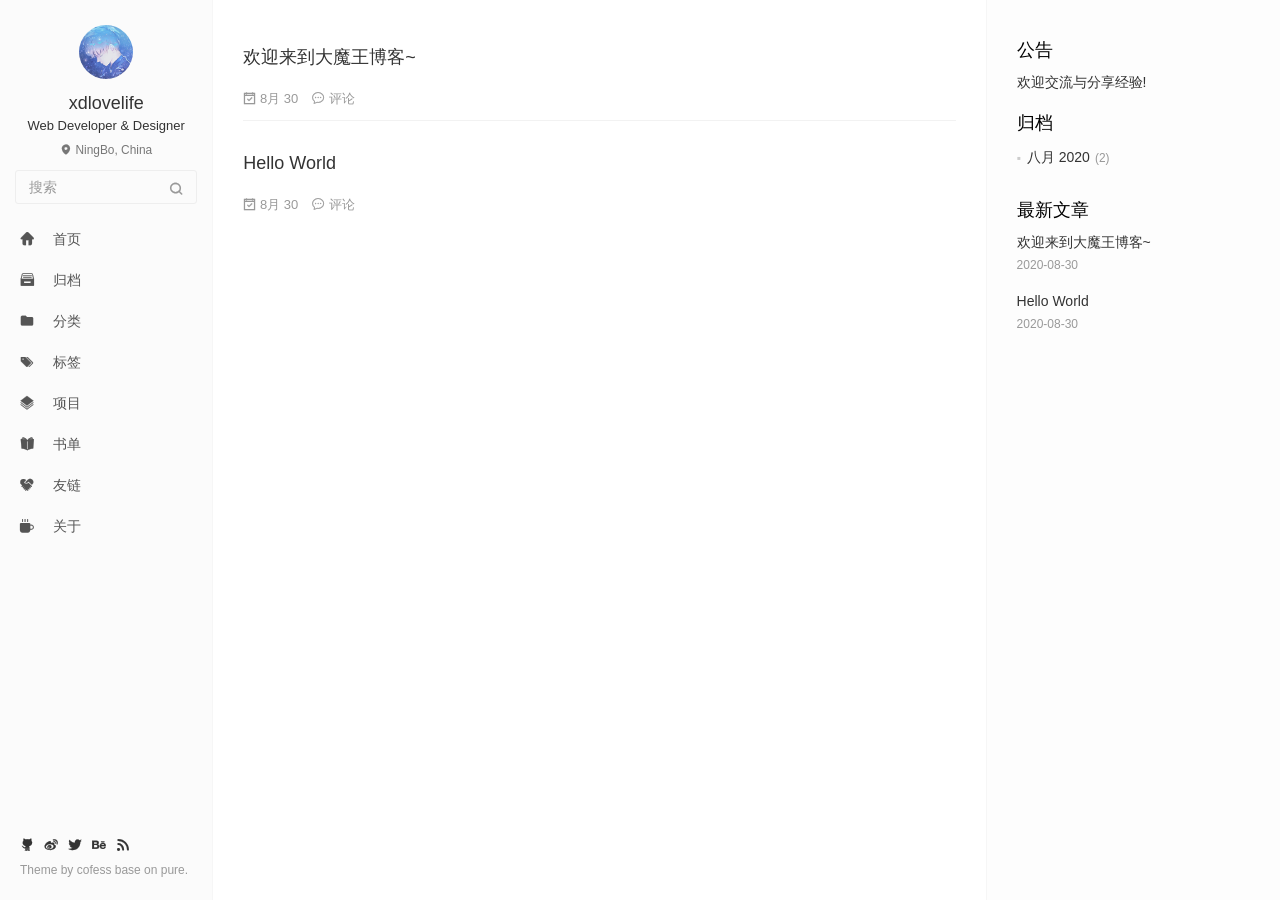
==== index.html @ a96ddae6 "Site updated: 2020-08-31 09:39:44" ====
<!DOCTYPE html><html lang="zh"><head><meta charset="utf-8"><meta http-equiv="X-UA-Compatible" content="IE=edge,chrome=1"><meta name="viewport" content="width=device-width,initial-scale=1,maximum-scale=1,minimum-scale=1,user-scalable=no,minimal-ui"><meta name="renderer" content="webkit"><meta http-equiv="Cache-Control" content="no-transform"><meta http-equiv="Cache-Control" content="no-siteapp"><meta name="apple-mobile-web-app-capable" content="yes"><meta name="apple-mobile-web-app-status-bar-style" content="black"><meta name="format-detection" content="telephone=no,email=no,adress=no"><meta name="theme-color" content="#000000"><meta http-equiv="window-target" content="_top"><title>大魔王博客</title><meta name="description" content="欢迎来到我的博客"><meta property="og:type" content="website"><meta property="og:title" content="大魔王博客"><meta property="og:url" content="http://yoursite.com/index.html"><meta property="og:site_name" content="大魔王博客"><meta property="og:description" content="欢迎来到我的博客"><meta property="og:locale" content="zh_CN"><meta property="article:author" content="xdlovelife"><meta name="twitter:card" content="summary"><link rel="canonical" href="http://yoursite.com/index.html"><link rel="alternate" href="/atom.xml" title="大魔王博客" type="application/atom+xml"><link rel="icon" href="/favicon.png" type="image/x-icon"><link rel="stylesheet" href="/css/style.css"><meta name="generator" content="Hexo 5.1.1"></head><body class="main-center" itemscope itemtype="http://schema.org/WebPage"><header class="header" itemscope itemtype="http://schema.org/WPHeader"><div class="slimContent"><div class="navbar-header"><div class="profile-block text-center"><a id="avatar" href="https://github.com/xdlovelife" target="_blank"><img class="img-circle img-rotate" src="/images/avatar.png" width="200" height="200"></a><h2 id="name" class="hidden-xs hidden-sm">xdlovelife</h2><h3 id="title" class="hidden-xs hidden-sm hidden-md">Web Developer &amp; Designer</h3><small id="location" class="text-muted hidden-xs hidden-sm"><i class="icon icon-map-marker"></i> NingBo, China</small></div><div class="search" id="search-form-wrap"><form class="search-form sidebar-form"><div class="input-group"><input type="text" class="search-form-input form-control" placeholder="搜索"> <span class="input-group-btn"><button type="submit" class="search-form-submit btn btn-flat" onclick="return!1"><i class="icon icon-search"></i></button></span></div></form><div class="ins-search"><div class="ins-search-mask"></div><div class="ins-search-container"><div class="ins-input-wrapper"><input type="text" class="ins-search-input" placeholder="想要查找什么..." x-webkit-speech> <button type="button" class="close ins-close ins-selectable" data-dismiss="modal" aria-label="Close"><span aria-hidden="true">×</span></button></div><div class="ins-section-wrapper"><div class="ins-section-container"></div></div></div></div></div><button class="navbar-toggle collapsed" type="button" data-toggle="collapse" data-target="#main-navbar" aria-controls="main-navbar" aria-expanded="false"><span class="sr-only">Toggle navigation</span> <span class="icon-bar"></span> <span class="icon-bar"></span> <span class="icon-bar"></span></button></div><nav id="main-navbar" class="collapse navbar-collapse" itemscope itemtype="http://schema.org/SiteNavigationElement" role="navigation"><ul class="nav navbar-nav main-nav"><li class="menu-item menu-item-home"><a href="/."><i class="icon icon-home-fill"></i> <span class="menu-title">首页</span></a></li><li class="menu-item menu-item-archives"><a href="/archives"><i class="icon icon-archives-fill"></i> <span class="menu-title">归档</span></a></li><li class="menu-item menu-item-categories"><a href="/categories"><i class="icon icon-folder"></i> <span class="menu-title">分类</span></a></li><li class="menu-item menu-item-tags"><a href="/tags"><i class="icon icon-tags"></i> <span class="menu-title">标签</span></a></li><li class="menu-item menu-item-repository"><a href="/repository"><i class="icon icon-project"></i> <span class="menu-title">项目</span></a></li><li class="menu-item menu-item-books"><a href="/books"><i class="icon icon-book-fill"></i> <span class="menu-title">书单</span></a></li><li class="menu-item menu-item-links"><a href="/links"><i class="icon icon-friendship"></i> <span class="menu-title">友链</span></a></li><li class="menu-item menu-item-about"><a href="/about"><i class="icon icon-cup-fill"></i> <span class="menu-title">关于</span></a></li></ul><ul class="social-links"><li><a href="https://github.com/cofess" target="_blank" title="Github" data-toggle="tooltip" data-placement="top"><i class="icon icon-github"></i></a></li><li><a href="http://weibo.com/cofess" target="_blank" title="Weibo" data-toggle="tooltip" data-placement="top"><i class="icon icon-weibo"></i></a></li><li><a href="https://twitter.com/iwebued" target="_blank" title="Twitter" data-toggle="tooltip" data-placement="top"><i class="icon icon-twitter"></i></a></li><li><a href="https://www.behance.net/cofess" target="_blank" title="Behance" data-toggle="tooltip" data-placement="top"><i class="icon icon-behance"></i></a></li><li><a href="/atom.xml" target="_blank" title="Rss" data-toggle="tooltip" data-placement="top"><i class="icon icon-rss"></i></a></li></ul></nav></div></header><aside class="sidebar" itemscope itemtype="http://schema.org/WPSideBar"><div class="slimContent"><div class="widget"><h3 class="widget-title">公告</h3><div class="widget-body"><div id="board"><div class="content"><p>欢迎交流与分享经验!</p></div></div></div></div><div class="widget"><h3 class="widget-title">归档</h3><div class="widget-body"><ul class="archive-list"><li class="archive-list-item"><a class="archive-list-link" href="/archives/2020/08/">八月 2020</a><span class="archive-list-count">2</span></li></ul></div></div><div class="widget"><h3 class="widget-title">最新文章</h3><div class="widget-body"><ul class="recent-post-list list-unstyled no-thumbnail"><li><div class="item-inner"><p class="item-category"></p><p class="item-title"><a href="/%E6%AC%A2%E8%BF%8E%E6%9D%A5%E5%88%B0%E5%A4%A7%E9%AD%94%E7%8E%8B%E5%8D%9A%E5%AE%A2.html" class="title">欢迎来到大魔王博客~</a></p><p class="item-date"><time datetime="2020-08-30T13:00:43.000Z" itemprop="datePublished">2020-08-30</time></p></div></li><li><div class="item-inner"><p class="item-category"></p><p class="item-title"><a href="/hello-world.html" class="title">Hello World</a></p><p class="item-date"><time datetime="2020-08-30T12:48:05.494Z" itemprop="datePublished">2020-08-30</time></p></div></li></ul></div></div></div></aside><main class="main" role="main"><div class="content article-list"><article class="article article-type-post" itemscope itemtype="http://schema.org/BlogPosting"><div class="article-header"><h1 itemprop="name"><a class="article-title" href="/%E6%AC%A2%E8%BF%8E%E6%9D%A5%E5%88%B0%E5%A4%A7%E9%AD%94%E7%8E%8B%E5%8D%9A%E5%AE%A2.html">欢迎来到大魔王博客~</a></h1></div><p class="article-meta"><span class="article-date"><i class="icon icon-calendar-check"></i> <a href="/%E6%AC%A2%E8%BF%8E%E6%9D%A5%E5%88%B0%E5%A4%A7%E9%AD%94%E7%8E%8B%E5%8D%9A%E5%AE%A2.html" class="article-date"><time datetime="2020-08-30T13:00:43.000Z" itemprop="datePublished">8月 30</time> </a></span><span class="post-comment"><i class="icon icon-comment"></i> <a href="/%E6%AC%A2%E8%BF%8E%E6%9D%A5%E5%88%B0%E5%A4%A7%E9%AD%94%E7%8E%8B%E5%8D%9A%E5%AE%A2.html#comments" class="article-comment-link">评论</a></span></p></article><article class="article article-type-post" itemscope itemtype="http://schema.org/BlogPosting"><div class="article-header"><h1 itemprop="name"><a class="article-title" href="/hello-world.html">Hello World</a></h1></div><p class="article-meta"><span class="article-date"><i class="icon icon-calendar-check"></i> <a href="/hello-world.html" class="article-date"><time datetime="2020-08-30T12:48:05.494Z" itemprop="datePublished">8月 30</time> </a></span><span class="post-comment"><i class="icon icon-comment"></i> <a href="/hello-world.html#comments" class="article-comment-link">评论</a></span></p></article></div></main><footer class="footer" itemscope itemtype="http://schema.org/WPFooter"><ul class="social-links"><li><a href="https://github.com/cofess" target="_blank" title="Github" data-toggle="tooltip" data-placement="top"><i class="icon icon-github"></i></a></li><li><a href="http://weibo.com/cofess" target="_blank" title="Weibo" data-toggle="tooltip" data-placement="top"><i class="icon icon-weibo"></i></a></li><li><a href="https://twitter.com/iwebued" target="_blank" title="Twitter" data-toggle="tooltip" data-placement="top"><i class="icon icon-twitter"></i></a></li><li><a href="https://www.behance.net/cofess" target="_blank" title="Behance" data-toggle="tooltip" data-placement="top"><i class="icon icon-behance"></i></a></li><li><a href="/atom.xml" target="_blank" title="Rss" data-toggle="tooltip" data-placement="top"><i class="icon icon-rss"></i></a></li></ul><div class="copyright"><div class="publishby">Theme by <a href="https://github.com/cofess" target="_blank">cofess </a>base on <a href="https://github.com/cofess/hexo-theme-pure" target="_blank">pure</a>.</div></div></footer><script src="//cdn.jsdelivr.net/npm/jquery@1.12.4/dist/jquery.min.js"></script><script>window.jQuery||document.write('<script src="js/jquery.min.js"><\/script>')</script><script src="/js/plugin.min.js"></script><script src="/js/application.js"></script><script>window.INSIGHT_CONFIG={TRANSLATION:{POSTS:"文章",PAGES:"页面",CATEGORIES:"分类",TAGS:"标签",UNTITLED:"(未命名)"},ROOT_URL:"/",CONTENT_URL:"/content.json"}</script><script src="/js/insight.js"></script></body></html>
---- css/style.css ----
/* build time:Sun Aug 30 2020 22:03:29 GMT+0800 (GMT+08:00)*/
@charset "UTF-8";/*!
 * Bootstrap v3.3.7 (http://getbootstrap.com)
 * Copyright 2011-2016 Twitter, Inc.
 * Licensed under MIT (https://github.com/twbs/bootstrap/blob/master/LICENSE)
 *//*! normalize.css v3.0.3 | MIT License | github.com/necolas/normalize.css */html{font-family:sans-serif;-ms-text-size-adjust:100%;-webkit-text-size-adjust:100%}body{margin:0}article,aside,details,figcaption,figure,footer,header,hgroup,main,menu,nav,section,summary{display:block}audio,canvas,progress,video{display:inline-block;vertical-align:baseline}audio:not([controls]){display:none;height:0}[hidden],template{display:none}a{background-color:transparent}a:active,a:hover{outline:0}abbr[title]{border-bottom:1px dotted}b,strong{font-weight:700}dfn{font-style:italic}h1{font-size:2em;margin:.67em 0}mark{background:#ff0;color:#000}small{font-size:80%}sub,sup{font-size:75%;line-height:0;position:relative;vertical-align:baseline}sup{top:-.5em}sub{bottom:-.25em}img{border:0}svg:not(:root){overflow:hidden}figure{margin:1em 40px}hr{-webkit-box-sizing:content-box;box-sizing:content-box;height:0}pre{overflow:auto}code,kbd,pre,samp{font-family:monospace,monospace;font-size:1em}button,input,optgroup,select,textarea{color:inherit;font:inherit;margin:0}button{overflow:visible}button,select{text-transform:none}button,html input[type=button],input[type=reset],input[type=submit]{-webkit-appearance:button;cursor:pointer}button[disabled],html input[disabled]{cursor:default}button::-moz-focus-inner,input::-moz-focus-inner{border:0;padding:0}input{line-height:normal}input[type=checkbox],input[type=radio]{-webkit-box-sizing:border-box;box-sizing:border-box;padding:0}input[type=number]::-webkit-inner-spin-button,input[type=number]::-webkit-outer-spin-button{height:auto}input[type=search]{-webkit-appearance:textfield;-webkit-box-sizing:content-box;box-sizing:content-box}input[type=search]::-webkit-search-cancel-button,input[type=search]::-webkit-search-decoration{-webkit-appearance:none}fieldset{border:1px solid silver;margin:0 2px;padding:.35em .625em .75em}legend{border:0;padding:0}textarea{overflow:auto}optgroup{font-weight:700}table{border-collapse:collapse;border-spacing:0}td,th{padding:0}/*! Source: https://github.com/h5bp/html5-boilerplate/blob/master/src/css/main.css */*{-webkit-box-sizing:border-box;box-sizing:border-box}:after,:before{-webkit-box-sizing:border-box;box-sizing:border-box}html{font-size:10px;-webkit-tap-highlight-color:transparent}button,input,select,textarea{font-family:inherit;font-size:inherit;line-height:inherit}a{color:#2196f3;text-decoration:none}a:focus,a:hover{color:#0a6ebd;text-decoration:underline}a:focus{outline:5px auto -webkit-focus-ring-color;outline-offset:-2px}figure{margin:0}img{vertical-align:middle}.img-responsive{display:block;max-width:100%;height:auto}.img-rounded{border-radius:6px}.img-thumbnail{padding:4px;line-height:1.57143;background-color:#fff;border:1px solid #ddd;border-radius:4px;-webkit-transition:all .2s ease-in-out;transition:all .2s ease-in-out;display:inline-block;max-width:100%;height:auto}.img-circle{border-radius:50%}hr{margin-top:21px;margin-bottom:21px;border:0;border-top:1px solid #eee}.sr-only{position:absolute;width:1px;height:1px;margin:-1px;padding:0;overflow:hidden;clip:rect(0,0,0,0);border:0}.sr-only-focusable:active,.sr-only-focusable:focus{position:static;width:auto;height:auto;margin:0;overflow:visible;clip:auto}[role=button]{cursor:pointer}.h1,.h2,.h3,.h4,.h5,.h6,h1,h2,h3,h4,h5,h6{font-family:inherit;font-weight:500;line-height:1.1;color:inherit}.h1 .small,.h1 small,.h2 .small,.h2 small,.h3 .small,.h3 small,.h4 .small,.h4 small,.h5 .small,.h5 small,.h6 .small,.h6 small,h1 .small,h1 small,h2 .small,h2 small,h3 .small,h3 small,h4 .small,h4 small,h5 .small,h5 small,h6 .small,h6 small{font-weight:400;line-height:1;color:#777}.h1,.h2,.h3,h1,h2,h3{margin-top:21px;margin-bottom:10.5px}.h1 .small,.h1 small,.h2 .small,.h2 small,.h3 .small,.h3 small,h1 .small,h1 small,h2 .small,h2 small,h3 .small,h3 small{font-size:65%}.h4,.h5,.h6,h4,h5,h6{margin-top:10.5px;margin-bottom:10.5px}.h4 .small,.h4 small,.h5 .small,.h5 small,.h6 .small,.h6 small,h4 .small,h4 small,h5 .small,h5 small,h6 .small,h6 small{font-size:75%}.h1,h1{font-size:30px}.h2,h2{font-size:26px}.h3,h3{font-size:22px}.h4,h4{font-size:18px}.h5,h5{font-size:14px}.h6,h6{font-size:12px}p{margin:0 0 10.5px}.lead{margin-bottom:21px;font-size:16px;font-weight:300;line-height:1.4}.small,small{font-size:85%}.mark,mark{background-color:#fcf8e3;padding:.2em}.text-left{text-align:left}.text-right{text-align:right}.text-center{text-align:center}.text-justify{text-align:justify}.text-nowrap{white-space:nowrap}.text-lowercase{text-transform:lowercase}.initialism,.text-uppercase{text-transform:uppercase}.text-capitalize{text-transform:capitalize}.text-muted{color:#777!important}.text-primary{color:#2196f3}a.text-primary:focus,a.text-primary:hover{color:#0c7cd5}.text-success{color:#3c763d}a.text-success:focus,a.text-success:hover{color:#2b542c}.text-info{color:#31708f}a.text-info:focus,a.text-info:hover{color:#245269}.text-warning{color:#8a6d3b}a.text-warning:focus,a.text-warning:hover{color:#66512c}.text-danger{color:#a94442}a.text-danger:focus,a.text-danger:hover{color:#843534}.bg-primary{color:#fff}.bg-primary{background-color:#2196f3}a.bg-primary:focus,a.bg-primary:hover{background-color:#0c7cd5}.bg-success{background-color:#dff0d8}a.bg-success:focus,a.bg-success:hover{background-color:#c1e2b3}.bg-info{background-color:#d9edf7}a.bg-info:focus,a.bg-info:hover{background-color:#afd9ee}.bg-warning{background-color:#fcf8e3}a.bg-warning:focus,a.bg-warning:hover{background-color:#f7ecb5}.bg-danger{background-color:#f2dede}a.bg-danger:focus,a.bg-danger:hover{background-color:#e4b9b9}.page-header{padding-bottom:9.5px;margin:42px 0 21px;border-bottom:1px solid #eee}ol,ul{margin-top:0;margin-bottom:10.5px}ol ol,ol ul,ul ol,ul ul{margin-bottom:0}.list-unstyled{padding-left:0;list-style:none}.list-inline{padding-left:0;list-style:none;margin-left:-5px}.list-inline>li{display:inline-block;padding-left:5px;padding-right:5px}dl{margin-top:0;margin-bottom:21px}dd,dt{line-height:1.57143}dt{font-weight:700}dd{margin-left:0}.dl-horizontal dd:after,.dl-horizontal dd:before{content:" ";display:table}.dl-horizontal dd:after{clear:both}abbr[data-original-title],abbr[title]{cursor:help;border-bottom:1px dotted #777}.initialism{font-size:90%}blockquote{padding:10.5px 16px;margin:0 0 21px;border:1px dotted #eee;border-left:3px solid #eee;background-color:#fbfbfb}blockquote ol:last-child,blockquote p:last-child,blockquote ul:last-child{margin-bottom:0}blockquote .small,blockquote footer,blockquote small{display:block;font-size:80%;line-height:1.57143;color:#777}blockquote .small:before,blockquote footer:before,blockquote small:before{content:'\2014 \00A0'}.blockquote-reverse,blockquote.pull-right{padding-right:15px;padding-left:0;border-right:5px solid #eee;border-left:0;text-align:right}.blockquote-reverse .small:before,.blockquote-reverse footer:before,.blockquote-reverse small:before,blockquote.pull-right .small:before,blockquote.pull-right footer:before,blockquote.pull-right small:before{content:''}.blockquote-reverse .small:after,.blockquote-reverse footer:after,.blockquote-reverse small:after,blockquote.pull-right .small:after,blockquote.pull-right footer:after,blockquote.pull-right small:after{content:'\00A0 \2014'}address{margin-bottom:21px;font-style:normal;line-height:1.57143}.container{margin-right:auto;margin-left:auto;padding-left:15px;padding-right:15px}.container:after,.container:before{content:" ";display:table}.container:after{clear:both}.container-fluid{margin-right:auto;margin-left:auto;padding-left:15px;padding-right:15px}.container-fluid:after,.container-fluid:before{content:" ";display:table}.container-fluid:after{clear:both}.row{margin-left:-15px;margin-right:-15px}.row:after,.row:before{content:" ";display:table}.row:after{clear:both}.col-lg-1,.col-lg-10,.col-lg-11,.col-lg-12,.col-lg-2,.col-lg-3,.col-lg-4,.col-lg-5,.col-lg-6,.col-lg-7,.col-lg-8,.col-lg-9,.col-md-1,.col-md-10,.col-md-11,.col-md-12,.col-md-2,.col-md-3,.col-md-4,.col-md-5,.col-md-6,.col-md-7,.col-md-8,.col-md-9,.col-sm-1,.col-sm-10,.col-sm-11,.col-sm-12,.col-sm-2,.col-sm-3,.col-sm-4,.col-sm-5,.col-sm-6,.col-sm-7,.col-sm-8,.col-sm-9,.col-xs-1,.col-xs-10,.col-xs-11,.col-xs-12,.col-xs-2,.col-xs-3,.col-xs-4,.col-xs-5,.col-xs-6,.col-xs-7,.col-xs-8,.col-xs-9{position:relative;min-height:1px;padding-left:15px;padding-right:15px}.col-xs-1,.col-xs-10,.col-xs-11,.col-xs-12,.col-xs-2,.col-xs-3,.col-xs-4,.col-xs-5,.col-xs-6,.col-xs-7,.col-xs-8,.col-xs-9{float:left}.col-xs-1{width:8.33333%}.col-xs-2{width:16.66667%}.col-xs-3{width:25%}.col-xs-4{width:33.33333%}.col-xs-5{width:41.66667%}.col-xs-6{width:50%}.col-xs-7{width:58.33333%}.col-xs-8{width:66.66667%}.col-xs-9{width:75%}.col-xs-10{width:83.33333%}.col-xs-11{width:91.66667%}.col-xs-12{width:100%}.col-xs-pull-0{right:auto}.col-xs-pull-1{right:8.33333%}.col-xs-pull-2{right:16.66667%}.col-xs-pull-3{right:25%}.col-xs-pull-4{right:33.33333%}.col-xs-pull-5{right:41.66667%}.col-xs-pull-6{right:50%}.col-xs-pull-7{right:58.33333%}.col-xs-pull-8{right:66.66667%}.col-xs-pull-9{right:75%}.col-xs-pull-10{right:83.33333%}.col-xs-pull-11{right:91.66667%}.col-xs-pull-12{right:100%}.col-xs-push-0{left:auto}.col-xs-push-1{left:8.33333%}.col-xs-push-2{left:16.66667%}.col-xs-push-3{left:25%}.col-xs-push-4{left:33.33333%}.col-xs-push-5{left:41.66667%}.col-xs-push-6{left:50%}.col-xs-push-7{left:58.33333%}.col-xs-push-8{left:66.66667%}.col-xs-push-9{left:75%}.col-xs-push-10{left:83.33333%}.col-xs-push-11{left:91.66667%}.col-xs-push-12{left:100%}.col-xs-offset-0{margin-left:0}.col-xs-offset-1{margin-left:8.33333%}.col-xs-offset-2{margin-left:16.66667%}.col-xs-offset-3{margin-left:25%}.col-xs-offset-4{margin-left:33.33333%}.col-xs-offset-5{margin-left:41.66667%}.col-xs-offset-6{margin-left:50%}.col-xs-offset-7{margin-left:58.33333%}.col-xs-offset-8{margin-left:66.66667%}.col-xs-offset-9{margin-left:75%}.col-xs-offset-10{margin-left:83.33333%}.col-xs-offset-11{margin-left:91.66667%}.col-xs-offset-12{margin-left:100%}.btn{display:inline-block;margin-bottom:0;font-weight:400;text-align:center;vertical-align:middle;-ms-touch-action:manipulation;touch-action:manipulation;cursor:pointer;background-image:none;border:1px solid transparent;white-space:nowrap;padding:6px 12px;font-size:14px;line-height:1.57143;border-radius:4px;-webkit-user-select:none;-moz-user-select:none;-ms-user-select:none;user-select:none}.btn.active.focus,.btn.active:focus,.btn.focus,.btn:active.focus,.btn:active:focus,.btn:focus{outline:5px auto -webkit-focus-ring-color;outline-offset:-2px}.btn.focus,.btn:focus,.btn:hover{color:#333;text-decoration:none}.btn.active,.btn:active{outline:0;background-image:none;-webkit-box-shadow:inset 0 3px 5px rgba(0,0,0,.125);box-shadow:inset 0 3px 5px rgba(0,0,0,.125)}.btn.disabled,.btn[disabled],fieldset[disabled] .btn{cursor:not-allowed;opacity:.65;-webkit-box-shadow:none;box-shadow:none}a.btn.disabled,fieldset[disabled] a.btn{pointer-events:none}.btn-default{color:#333;background-color:#fff;border-color:#ccc}.btn-default.focus,.btn-default:focus{color:#333;background-color:#e6e6e6;border-color:#8c8c8c}.btn-default:hover{color:#333;background-color:#e6e6e6;border-color:#adadad}.btn-default.active,.btn-default:active,.open>.btn-default.dropdown-toggle{color:#333;background-color:#e6e6e6;border-color:#adadad}.btn-default.active.focus,.btn-default.active:focus,.btn-default.active:hover,.btn-default:active.focus,.btn-default:active:focus,.btn-default:active:hover,.open>.btn-default.dropdown-toggle.focus,.open>.btn-default.dropdown-toggle:focus,.open>.btn-default.dropdown-toggle:hover{color:#333;background-color:#d4d4d4;border-color:#8c8c8c}.btn-default.active,.btn-default:active,.open>.btn-default.dropdown-toggle{background-image:none}.btn-default.disabled.focus,.btn-default.disabled:focus,.btn-default.disabled:hover,.btn-default[disabled].focus,.btn-default[disabled]:focus,.btn-default[disabled]:hover,fieldset[disabled] .btn-default.focus,fieldset[disabled] .btn-default:focus,fieldset[disabled] .btn-default:hover{background-color:#fff;border-color:#ccc}.btn-default .badge{color:#fff;background-color:#333}.btn-primary{color:#fff;background-color:#2196f3;border-color:#0d8aee}.btn-primary.focus,.btn-primary:focus{color:#fff;background-color:#0c7cd5;border-color:#064475}.btn-primary:hover{color:#fff;background-color:#0c7cd5;border-color:#0a68b4}.btn-primary.active,.btn-primary:active,.open>.btn-primary.dropdown-toggle{color:#fff;background-color:#0c7cd5;border-color:#0a68b4}.btn-primary.active.focus,.btn-primary.active:focus,.btn-primary.active:hover,.btn-primary:active.focus,.btn-primary:active:focus,.btn-primary:active:hover,.open>.btn-primary.dropdown-toggle.focus,.open>.btn-primary.dropdown-toggle:focus,.open>.btn-primary.dropdown-toggle:hover{color:#fff;background-color:#0a68b4;border-color:#064475}.btn-primary.active,.btn-primary:active,.open>.btn-primary.dropdown-toggle{background-image:none}.btn-primary.disabled.focus,.btn-primary.disabled:focus,.btn-primary.disabled:hover,.btn-primary[disabled].focus,.btn-primary[disabled]:focus,.btn-primary[disabled]:hover,fieldset[disabled] .btn-primary.focus,fieldset[disabled] .btn-primary:focus,fieldset[disabled] .btn-primary:hover{background-color:#2196f3;border-color:#0d8aee}.btn-primary .badge{color:#2196f3;background-color:#fff}.btn-success{color:#fff;background-color:#5cb85c;border-color:#4cae4c}.btn-success.focus,.btn-success:focus{color:#fff;background-color:#449d44;border-color:#255625}.btn-success:hover{color:#fff;background-color:#449d44;border-color:#398439}.btn-success.active,.btn-success:active,.open>.btn-success.dropdown-toggle{color:#fff;background-color:#449d44;border-color:#398439}.btn-success.active.focus,.btn-success.active:focus,.btn-success.active:hover,.btn-success:active.focus,.btn-success:active:focus,.btn-success:active:hover,.open>.btn-success.dropdown-toggle.focus,.open>.btn-success.dropdown-toggle:focus,.open>.btn-success.dropdown-toggle:hover{color:#fff;background-color:#398439;border-color:#255625}.btn-success.active,.btn-success:active,.open>.btn-success.dropdown-toggle{background-image:none}.btn-success.disabled.focus,.btn-success.disabled:focus,.btn-success.disabled:hover,.btn-success[disabled].focus,.btn-success[disabled]:focus,.btn-success[disabled]:hover,fieldset[disabled] .btn-success.focus,fieldset[disabled] .btn-success:focus,fieldset[disabled] .btn-success:hover{background-color:#5cb85c;border-color:#4cae4c}.btn-success .badge{color:#5cb85c;background-color:#fff}.btn-info{color:#fff;background-color:#56ccf2;border-color:#3ec5f0}.btn-info.focus,.btn-info:focus{color:#fff;background-color:#27beee;border-color:#0d7ea3}.btn-info:hover{color:#fff;background-color:#27beee;border-color:#11aee0}.btn-info.active,.btn-info:active,.open>.btn-info.dropdown-toggle{color:#fff;background-color:#27beee;border-color:#11aee0}.btn-info.active.focus,.btn-info.active:focus,.btn-info.active:hover,.btn-info:active.focus,.btn-info:active:focus,.btn-info:active:hover,.open>.btn-info.dropdown-toggle.focus,.open>.btn-info.dropdown-toggle:focus,.open>.btn-info.dropdown-toggle:hover{color:#fff;background-color:#11aee0;border-color:#0d7ea3}.btn-info.active,.btn-info:active,.open>.btn-info.dropdown-toggle{background-image:none}.btn-info.disabled.focus,.btn-info.disabled:focus,.btn-info.disabled:hover,.btn-info[disabled].focus,.btn-info[disabled]:focus,.btn-info[disabled]:hover,fieldset[disabled] .btn-info.focus,fieldset[disabled] .btn-info:focus,fieldset[disabled] .btn-info:hover{background-color:#56ccf2;border-color:#3ec5f0}.btn-info .badge{color:#56ccf2;background-color:#fff}.btn-warning{color:#fff;background-color:#f09819;border-color:#e18b0f}.btn-warning.focus,.btn-warning:focus{color:#fff;background-color:#c97c0d;border-color:#694107}.btn-warning:hover{color:#fff;background-color:#c97c0d;border-color:#a7670b}.btn-warning.active,.btn-warning:active,.open>.btn-warning.dropdown-toggle{color:#fff;background-color:#c97c0d;border-color:#a7670b}.btn-warning.active.focus,.btn-warning.active:focus,.btn-warning.active:hover,.btn-warning:active.focus,.btn-warning:active:focus,.btn-warning:active:hover,.open>.btn-warning.dropdown-toggle.focus,.open>.btn-warning.dropdown-toggle:focus,.open>.btn-warning.dropdown-toggle:hover{color:#fff;background-color:#a7670b;border-color:#694107}.btn-warning.active,.btn-warning:active,.open>.btn-warning.dropdown-toggle{background-image:none}.btn-warning.disabled.focus,.btn-warning.disabled:focus,.btn-warning.disabled:hover,.btn-warning[disabled].focus,.btn-warning[disabled]:focus,.btn-warning[disabled]:hover,fieldset[disabled] .btn-warning.focus,fieldset[disabled] .btn-warning:focus,fieldset[disabled] .btn-warning:hover{background-color:#f09819;border-color:#e18b0f}.btn-warning .badge{color:#f09819;background-color:#fff}.btn-danger{color:#fff;background-color:#ff512f;border-color:#ff3c16}.btn-danger.focus,.btn-danger:focus{color:#fff;background-color:#fb2900;border-color:#951800}.btn-danger:hover{color:#fff;background-color:#fb2900;border-color:#d72300}.btn-danger.active,.btn-danger:active,.open>.btn-danger.dropdown-toggle{color:#fff;background-color:#fb2900;border-color:#d72300}.btn-danger.active.focus,.btn-danger.active:focus,.btn-danger.active:hover,.btn-danger:active.focus,.btn-danger:active:focus,.btn-danger:active:hover,.open>.btn-danger.dropdown-toggle.focus,.open>.btn-danger.dropdown-toggle:focus,.open>.btn-danger.dropdown-toggle:hover{color:#fff;background-color:#d72300;border-color:#951800}.btn-danger.active,.btn-danger:active,.open>.btn-danger.dropdown-toggle{background-image:none}.btn-danger.disabled.focus,.btn-danger.disabled:focus,.btn-danger.disabled:hover,.btn-danger[disabled].focus,.btn-danger[disabled]:focus,.btn-danger[disabled]:hover,fieldset[disabled] .btn-danger.focus,fieldset[disabled] .btn-danger:focus,fieldset[disabled] .btn-danger:hover{background-color:#ff512f;border-color:#ff3c16}.btn-danger .badge{color:#ff512f;background-color:#fff}.btn-link{color:#2196f3;font-weight:400;border-radius:0}.btn-link,.btn-link.active,.btn-link:active,.btn-link[disabled],fieldset[disabled] .btn-link{background-color:transparent;-webkit-box-shadow:none;box-shadow:none}.btn-link,.btn-link:active,.btn-link:focus,.btn-link:hover{border-color:transparent}.btn-link:focus,.btn-link:hover{color:#0a6ebd;text-decoration:underline;background-color:transparent}.btn-link[disabled]:focus,.btn-link[disabled]:hover,fieldset[disabled] .btn-link:focus,fieldset[disabled] .btn-link:hover{color:#777;text-decoration:none}.btn-lg{padding:10px 16px;font-size:18px;line-height:1.33333;border-radius:6px}.btn-sm{padding:5px 10px;font-size:12px;line-height:1.5;border-radius:3px}.btn-xs{padding:1px 5px;font-size:12px;line-height:1.5;border-radius:3px}.btn-block{display:block;width:100%}.btn-block+.btn-block{margin-top:5px}input[type=button].btn-block,input[type=reset].btn-block,input[type=submit].btn-block{width:100%}.fade{opacity:0;-webkit-transition:opacity .15s linear;transition:opacity .15s linear}.fade.in{opacity:1}.collapse{display:none}.collapse.in{display:block}tr.collapse.in{display:table-row}tbody.collapse.in{display:table-row-group}.collapsing{position:relative;height:0;overflow:hidden;-webkit-transition-property:height,visibility;transition-property:height,visibility;-webkit-transition-duration:.35s;transition-duration:.35s;-webkit-transition-timing-function:ease;transition-timing-function:ease}.caret{display:inline-block;width:0;height:0;margin-left:2px;vertical-align:middle;border-top:4px dashed;border-right:4px solid transparent;border-left:4px solid transparent}.dropdown,.dropup{position:relative}.dropdown-toggle:focus{outline:0}.dropdown-menu{position:absolute;top:100%;left:0;z-index:1000;display:none;float:left;min-width:160px;padding:5px 0;margin:2px 0 0;list-style:none;font-size:14px;text-align:left;background-color:#fff;border:1px solid #ccc;border:1px solid rgba(0,0,0,.15);border-radius:4px;-webkit-box-shadow:0 6px 12px rgba(0,0,0,.175);box-shadow:0 6px 12px rgba(0,0,0,.175);background-clip:padding-box}.dropdown-menu.pull-right{right:0;left:auto}.dropdown-menu .divider{height:1px;margin:9.5px 0;overflow:hidden;background-color:#e5e5e5}.dropdown-menu>li>a{display:block;padding:3px 20px;clear:both;font-weight:400;line-height:1.57143;color:#333;white-space:nowrap}.dropdown-menu>li>a:focus,.dropdown-menu>li>a:hover{text-decoration:none;color:#262626;background-color:#f5f5f5}.dropdown-menu>.active>a,.dropdown-menu>.active>a:focus,.dropdown-menu>.active>a:hover{color:#fff;text-decoration:none;outline:0;background-color:#2196f3}.dropdown-menu>.disabled>a,.dropdown-menu>.disabled>a:focus,.dropdown-menu>.disabled>a:hover{color:#777}.dropdown-menu>.disabled>a:focus,.dropdown-menu>.disabled>a:hover{text-decoration:none;background-color:transparent;background-image:none;cursor:not-allowed}.open>.dropdown-menu{display:block}.open>a{outline:0}.dropdown-menu-right{left:auto;right:0}.dropdown-menu-left{left:0;right:auto}.dropdown-header{display:block;padding:3px 20px;font-size:12px;line-height:1.57143;color:#777;white-space:nowrap}.dropdown-backdrop{position:fixed;left:0;right:0;bottom:0;top:0;z-index:990}.pull-right>.dropdown-menu{right:0;left:auto}.dropup .caret,.navbar-fixed-bottom .dropdown .caret{border-top:0;border-bottom:4px dashed;content:""}.dropup .dropdown-menu,.navbar-fixed-bottom .dropdown .dropdown-menu{top:auto;bottom:100%;margin-bottom:2px}.input-group{position:relative;display:table;border-collapse:separate}.input-group[class*=col-]{float:none;padding-left:0;padding-right:0}.input-group .form-control{position:relative;z-index:2;float:left;width:100%;margin-bottom:0}.input-group .form-control:focus{z-index:3}.input-group .form-control,.input-group-addon,.input-group-btn{display:table-cell}.input-group .form-control:not(:first-child):not(:last-child),.input-group-addon:not(:first-child):not(:last-child),.input-group-btn:not(:first-child):not(:last-child){border-radius:0}.input-group-addon,.input-group-btn{width:1%;white-space:nowrap;vertical-align:middle}.input-group-addon{padding:6px 12px;font-size:14px;font-weight:400;line-height:1;color:#555;text-align:center;background-color:#eee;border:1px solid #ccc;border-radius:4px}.input-group-addon.input-sm,.input-group-sm>.input-group-addon,.input-group-sm>.input-group-btn>.input-group-addon.btn{padding:5px 10px;font-size:12px;border-radius:3px}.input-group-addon.input-lg,.input-group-lg>.input-group-addon,.input-group-lg>.input-group-btn>.input-group-addon.btn{padding:10px 16px;font-size:18px;border-radius:6px}.input-group-addon input[type=checkbox],.input-group-addon input[type=radio]{margin-top:0}.input-group .form-control:first-child,.input-group-addon:first-child,.input-group-btn:first-child>.btn,.input-group-btn:first-child>.btn-group>.btn,.input-group-btn:first-child>.dropdown-toggle,.input-group-btn:last-child>.btn-group:not(:last-child)>.btn,.input-group-btn:last-child>.btn:not(:last-child):not(.dropdown-toggle){border-bottom-right-radius:0;border-top-right-radius:0}.input-group-addon:first-child{border-right:0}.input-group .form-control:last-child,.input-group-addon:last-child,.input-group-btn:first-child>.btn-group:not(:first-child)>.btn,.input-group-btn:first-child>.btn:not(:first-child),.input-group-btn:last-child>.btn,.input-group-btn:last-child>.btn-group>.btn,.input-group-btn:last-child>.dropdown-toggle{border-bottom-left-radius:0;border-top-left-radius:0}.input-group-addon:last-child{border-left:0}.input-group-btn{position:relative;font-size:0;white-space:nowrap}.input-group-btn>.btn{position:relative}.input-group-btn>.btn+.btn{margin-left:-1px}.input-group-btn>.btn:active,.input-group-btn>.btn:focus,.input-group-btn>.btn:hover{z-index:2}.input-group-btn:first-child>.btn,.input-group-btn:first-child>.btn-group{margin-right:-1px}.input-group-btn:last-child>.btn,.input-group-btn:last-child>.btn-group{z-index:2;margin-left:-1px}.nav{margin-bottom:0;padding-left:0;list-style:none}.nav:after,.nav:before{content:" ";display:table}.nav:after{clear:both}.nav>li{position:relative;display:block}.nav>li>a{position:relative;display:block;padding:10px 15px}.nav>li>a:focus,.nav>li>a:hover{text-decoration:none;background-color:#eee}.nav>li.disabled>a{color:#777}.nav>li.disabled>a:focus,.nav>li.disabled>a:hover{color:#777;text-decoration:none;background-color:transparent;cursor:not-allowed}.nav .open>a,.nav .open>a:focus,.nav .open>a:hover{background-color:#eee;border-color:#2196f3}.nav .nav-divider{height:1px;margin:9.5px 0;overflow:hidden;background-color:#e5e5e5}.nav>li>a>img{max-width:none}.nav-tabs{border-bottom:1px solid #f2f2f2}.nav-tabs>li{float:left;margin-bottom:-1px}.nav-tabs>li>a{margin-right:2px;line-height:1.57143;border:1px solid transparent;border-radius:4px 4px 0 0}.nav-tabs>li>a:hover{border-color:#eee #eee #f2f2f2}.nav-tabs>li.active>a,.nav-tabs>li.active>a:focus,.nav-tabs>li.active>a:hover{color:#555;background-color:#fff;border:1px solid #f2f2f2;border-bottom-color:transparent;cursor:default}.nav-pills>li{float:left}.nav-pills>li>a{border-radius:4px}.nav-pills>li+li{margin-left:2px}.nav-pills>li.active>a,.nav-pills>li.active>a:focus,.nav-pills>li.active>a:hover{color:#fff;background-color:#2196f3}.nav-stacked>li{float:none}.nav-stacked>li+li{margin-top:2px;margin-left:0}.nav-justified,.nav-tabs.nav-justified{width:100%}.nav-justified>li,.nav-tabs.nav-justified>li{float:none}.nav-justified>li>a,.nav-tabs.nav-justified>li>a{text-align:center;margin-bottom:5px}.nav-justified>.dropdown .dropdown-menu{top:auto;left:auto}.nav-tabs-justified,.nav-tabs.nav-justified{border-bottom:0}.nav-tabs-justified>li>a,.nav-tabs.nav-justified>li>a{margin-right:0;border-radius:4px}.nav-tabs-justified>.active>a,.nav-tabs-justified>.active>a:focus,.nav-tabs-justified>.active>a:hover,.nav-tabs.nav-justified>.active>a,.nav-tabs.nav-justified>.active>a:focus,.nav-tabs.nav-justified>.active>a:hover{border:1px solid #f2f2f2}.tab-content>.tab-pane{display:none}.tab-content>.active{display:block}.nav-tabs .dropdown-menu{margin-top:-1px;border-top-right-radius:0;border-top-left-radius:0}.navbar{position:relative;min-height:50px;margin-bottom:21px;border:1px solid transparent}.navbar:after,.navbar:before{content:" ";display:table}.navbar:after{clear:both}.navbar-header:after,.navbar-header:before{content:" ";display:table}.navbar-header:after{clear:both}.navbar-collapse{overflow-x:visible;padding-right:15px;padding-left:15px;border-top:1px solid transparent;-webkit-box-shadow:inset 0 1px 0 rgba(255,255,255,.1);box-shadow:inset 0 1px 0 rgba(255,255,255,.1);-webkit-overflow-scrolling:touch}.navbar-collapse:after,.navbar-collapse:before{content:" ";display:table}.navbar-collapse:after{clear:both}.navbar-collapse.in{overflow-y:auto}.navbar-fixed-bottom .navbar-collapse,.navbar-fixed-top .navbar-collapse{max-height:340px}.container-fluid>.navbar-collapse,.container-fluid>.navbar-header,.container>.navbar-collapse,.container>.navbar-header{margin-right:-15px;margin-left:-15px}.navbar-static-top{z-index:1000;border-width:0 0 1px}.navbar-fixed-bottom,.navbar-fixed-top{position:fixed;right:0;left:0;z-index:1030}.navbar-fixed-top{top:0;border-width:0 0 1px}.navbar-fixed-bottom{bottom:0;margin-bottom:0;border-width:1px 0 0}.navbar-brand{float:left;padding:14.5px 15px;font-size:18px;line-height:21px;height:50px}.navbar-brand:focus,.navbar-brand:hover{text-decoration:none}.navbar-brand>img{display:block}.navbar-toggle{position:relative;float:right;margin-right:15px;padding:10px 10px;margin-top:8px;margin-bottom:8px;background-color:transparent;background-image:none;border:1px solid transparent;border-radius:4px}.navbar-toggle:focus{outline:0}.navbar-toggle .icon-bar{display:block;width:22px;height:2px;border-radius:1px}.navbar-toggle .icon-bar+.icon-bar{margin-top:3px}.navbar-nav{margin:7.25px -15px}.navbar-nav>li>a{padding-top:10px;padding-bottom:10px;line-height:21px}.navbar-form{margin-left:-15px;margin-right:-15px;padding:10px 15px;border-top:1px solid transparent;border-bottom:1px solid transparent;-webkit-box-shadow:inset 0 1px 0 rgba(255,255,255,.1),0 1px 0 rgba(255,255,255,.1);box-shadow:inset 0 1px 0 rgba(255,255,255,.1),0 1px 0 rgba(255,255,255,.1);margin-top:7.5px;margin-bottom:7.5px}.navbar-nav>li>.dropdown-menu{margin-top:0;border-top-right-radius:0;border-top-left-radius:0}.navbar-fixed-bottom .navbar-nav>li>.dropdown-menu{margin-bottom:0;border-top-right-radius:4px;border-top-left-radius:4px;border-bottom-right-radius:0;border-bottom-left-radius:0}.navbar-btn{margin-top:7.5px;margin-bottom:7.5px}.navbar-btn.btn-sm{margin-top:10px;margin-bottom:10px}.navbar-btn.btn-xs{margin-top:14px;margin-bottom:14px}.navbar-text{margin-top:14.5px;margin-bottom:14.5px}.navbar-default{background-color:#f8f8f8;border-color:#e7e7e7}.navbar-default .navbar-brand{color:#777}.navbar-default .navbar-brand:focus,.navbar-default .navbar-brand:hover{color:#5e5e5e;background-color:transparent}.navbar-default .navbar-text{color:#777}.navbar-default .navbar-nav>li>a{color:#777}.navbar-default .navbar-nav>li>a:focus,.navbar-default .navbar-nav>li>a:hover{color:#333;background-color:transparent}.navbar-default .navbar-nav>.active>a,.navbar-default .navbar-nav>.active>a:focus,.navbar-default .navbar-nav>.active>a:hover{color:#555;background-color:#e7e7e7}.navbar-default .navbar-nav>.disabled>a,.navbar-default .navbar-nav>.disabled>a:focus,.navbar-default .navbar-nav>.disabled>a:hover{color:#ccc;background-color:transparent}.navbar-default .navbar-toggle{border-color:#ddd}.navbar-default .navbar-toggle:focus,.navbar-default .navbar-toggle:hover{background-color:#ddd}.navbar-default .navbar-toggle .icon-bar{background-color:#888}.navbar-default .navbar-collapse,.navbar-default .navbar-form{border-color:#e7e7e7}.navbar-default .navbar-nav>.open>a,.navbar-default .navbar-nav>.open>a:focus,.navbar-default .navbar-nav>.open>a:hover{background-color:#e7e7e7;color:#555}.navbar-default .navbar-link{color:#777}.navbar-default .navbar-link:hover{color:#333}.navbar-default .btn-link{color:#777}.navbar-default .btn-link:focus,.navbar-default .btn-link:hover{color:#333}.navbar-default .btn-link[disabled]:focus,.navbar-default .btn-link[disabled]:hover,fieldset[disabled] .navbar-default .btn-link:focus,fieldset[disabled] .navbar-default .btn-link:hover{color:#ccc}.navbar-inverse{background-color:#222;border-color:#090909}.navbar-inverse .navbar-brand{color:#9d9d9d}.navbar-inverse .navbar-brand:focus,.navbar-inverse .navbar-brand:hover{color:#fff;background-color:transparent}.navbar-inverse .navbar-text{color:#9d9d9d}.navbar-inverse .navbar-nav>li>a{color:#9d9d9d}.navbar-inverse .navbar-nav>li>a:focus,.navbar-inverse .navbar-nav>li>a:hover{color:#fff;background-color:transparent}.navbar-inverse .navbar-nav>.active>a,.navbar-inverse .navbar-nav>.active>a:focus,.navbar-inverse .navbar-nav>.active>a:hover{color:#fff;background-color:#090909}.navbar-inverse .navbar-nav>.disabled>a,.navbar-inverse .navbar-nav>.disabled>a:focus,.navbar-inverse .navbar-nav>.disabled>a:hover{color:#444;background-color:transparent}.navbar-inverse .navbar-toggle{border-color:#333}.navbar-inverse .navbar-toggle:focus,.navbar-inverse .navbar-toggle:hover{background-color:#333}.navbar-inverse .navbar-toggle .icon-bar{background-color:#fff}.navbar-inverse .navbar-collapse,.navbar-inverse .navbar-form{border-color:#101010}.navbar-inverse .navbar-nav>.open>a,.navbar-inverse .navbar-nav>.open>a:focus,.navbar-inverse .navbar-nav>.open>a:hover{background-color:#090909;color:#fff}.navbar-inverse .navbar-link{color:#9d9d9d}.navbar-inverse .navbar-link:hover{color:#fff}.navbar-inverse .btn-link{color:#9d9d9d}.navbar-inverse .btn-link:focus,.navbar-inverse .btn-link:hover{color:#fff}.navbar-inverse .btn-link[disabled]:focus,.navbar-inverse .btn-link[disabled]:hover,fieldset[disabled] .navbar-inverse .btn-link:focus,fieldset[disabled] .navbar-inverse .btn-link:hover{color:#444}.pager{padding-left:0;margin:21px 0;list-style:none;text-align:center}.pager:after,.pager:before{content:" ";display:table}.pager:after{clear:both}.pager li{display:inline}.pager li>a,.pager li>span{display:inline-block;padding:5px 14px;background-color:#fff;border:1px solid #ddd;border-radius:15px}.pager li>a:focus,.pager li>a:hover{text-decoration:none;background-color:#eee}.pager .next>a,.pager .next>span{float:right}.pager .previous>a,.pager .previous>span{float:left}.pager .disabled>a,.pager .disabled>a:focus,.pager .disabled>a:hover,.pager .disabled>span{color:#777;background-color:#fff;cursor:not-allowed}.badge{display:inline-block;min-width:10px;padding:3px 7px;font-size:12px;font-weight:700;color:#fff;line-height:1;vertical-align:middle;white-space:nowrap;text-align:center;background-color:#777;border-radius:10px}.badge:empty{display:none}.btn .badge{position:relative;top:-1px}.btn-group-xs>.btn .badge,.btn-xs .badge{top:0;padding:1px 5px}.list-group-item.active>.badge,.nav-pills>.active>a>.badge{color:#2196f3;background-color:#fff}.list-group-item>.badge{float:right}.list-group-item>.badge+.badge{margin-right:5px}.nav-pills>li>a>.badge{margin-left:3px}a.badge:focus,a.badge:hover{color:#fff;text-decoration:none;cursor:pointer}.thumbnail{display:block;padding:4px;margin-bottom:21px;line-height:1.57143;background-color:#fff;border:1px solid #ddd;border-radius:4px;-webkit-transition:border .2s ease-in-out;transition:border .2s ease-in-out}.thumbnail a>img,.thumbnail>img{display:block;max-width:100%;height:auto;margin-left:auto;margin-right:auto}.thumbnail .caption{padding:9px;color:#333}a.thumbnail.active,a.thumbnail:focus,a.thumbnail:hover{border-color:#2196f3}.media{margin-top:15px}.media:first-child{margin-top:0}.media,.media-body{zoom:1;overflow:hidden}.media-body{width:10000px}.media-object{display:block}.media-object.img-thumbnail{max-width:none}.media-right,.media>.pull-right{padding-left:10px}.media-left,.media>.pull-left{padding-right:10px}.media-body,.media-left,.media-right{display:table-cell;vertical-align:top}.media-middle{vertical-align:middle}.media-middle .media-body,.media-middle .media-left,.media-middle .media-right{vertical-align:middle}.media-bottom{vertical-align:bottom}.media-bottom .media-body,.media-bottom .media-left,.media-bottom .media-right{vertical-align:bottom}.media-heading{margin-top:0;margin-bottom:5px}.media-list{padding-left:0;list-style:none}.embed-responsive{position:relative;display:block;height:0;padding:0;overflow:hidden}.embed-responsive .embed-responsive-item,.embed-responsive embed,.embed-responsive iframe,.embed-responsive object,.embed-responsive video{position:absolute;top:0;left:0;bottom:0;height:100%;width:100%;border:0}.embed-responsive-16by9{padding-bottom:56.25%}.embed-responsive-4by3{padding-bottom:75%}.well{min-height:20px;padding:19px;margin-bottom:20px;background-color:#f5f5f5;border:1px solid #e3e3e3;border-radius:4px;-webkit-box-shadow:inset 0 1px 1px rgba(0,0,0,.05);box-shadow:inset 0 1px 1px rgba(0,0,0,.05)}.well blockquote{border-color:#ddd;border-color:rgba(0,0,0,.15)}.well-lg{padding:24px;border-radius:6px}.well-sm{padding:9px;border-radius:3px}.close{float:right;font-size:24px;line-height:1;color:#000;text-shadow:0 1px 0 #fff;opacity:.2}.close:focus,.close:hover{color:#000;text-decoration:none;cursor:pointer;opacity:.5}button.close{padding:0;cursor:pointer;background:0 0;border:0;-webkit-appearance:none}.modal-open{overflow:hidden}.modal{display:none;overflow:hidden;position:fixed;top:0;right:0;bottom:0;left:0;z-index:1050;-webkit-overflow-scrolling:touch;outline:0}.modal.fade .modal-dialog{-webkit-transform:translate(0,-25%);-ms-transform:translate(0,-25%);transform:translate(0,-25%);-webkit-transition:-webkit-transform .3s ease-out;transition:-webkit-transform .3s ease-out;transition:transform .3s ease-out;transition:transform .3s ease-out,-webkit-transform .3s ease-out}.modal.in .modal-dialog{-webkit-transform:translate(0,0);-ms-transform:translate(0,0);transform:translate(0,0)}.modal-open .modal{overflow-x:hidden;overflow-y:auto}.modal-dialog{position:relative;width:auto;margin:10px}.modal-content{position:relative;background-color:#fff;border-radius:6px;-webkit-box-shadow:0 3px 9px rgba(0,0,0,.05);box-shadow:0 3px 9px rgba(0,0,0,.05);background-clip:padding-box;outline:0}.modal-backdrop{position:fixed;top:0;right:0;bottom:0;left:0;z-index:1040;background-color:#000}.modal-backdrop.fade{opacity:0}.modal-backdrop.in{opacity:.5}.modal-header{padding:15px;border-bottom:1px solid #e5e5e5}.modal-header:after,.modal-header:before{content:" ";display:table}.modal-header:after{clear:both}.modal-header .close{margin-top:-2px}.modal-title{margin:0;line-height:1.57143}.modal-body{position:relative;padding:15px}.modal-footer{padding:15px;text-align:right;border-top:1px solid #e5e5e5}.modal-footer:after,.modal-footer:before{content:" ";display:table}.modal-footer:after{clear:both}.modal-footer .btn+.btn{margin-left:5px;margin-bottom:0}.modal-footer .btn-group .btn+.btn{margin-left:-1px}.modal-footer .btn-block+.btn-block{margin-left:0}.modal-scrollbar-measure{position:absolute;top:-9999px;width:50px;height:50px;overflow:scroll}.tooltip{position:absolute;z-index:1070;display:block;font-family:PingHei,"PingFang SC",Helvetica Neue,"Work Sans","Hiragino Sans GB","Microsoft YaHei",SimSun,sans-serif;font-style:normal;font-weight:400;letter-spacing:normal;line-break:auto;line-height:1.57143;text-align:left;text-align:start;text-decoration:none;text-shadow:none;text-transform:none;white-space:normal;word-break:normal;word-spacing:normal;word-wrap:normal;font-size:12px;opacity:0}.tooltip.in{opacity:.9}.tooltip.top{margin-top:-3px;padding:5px 0}.tooltip.right{margin-left:3px;padding:0 5px}.tooltip.bottom{margin-top:3px;padding:5px 0}.tooltip.left{margin-left:-3px;padding:0 5px}.tooltip-inner{max-width:200px;padding:3px 8px;color:#fff;text-align:center;background-color:#000;border-radius:4px}.tooltip-arrow{position:absolute;width:0;height:0;border-color:transparent;border-style:solid}.tooltip.top .tooltip-arrow{bottom:0;left:50%;margin-left:-5px;border-width:5px 5px 0;border-top-color:#000}.tooltip.top-left .tooltip-arrow{bottom:0;right:5px;margin-bottom:-5px;border-width:5px 5px 0;border-top-color:#000}.tooltip.top-right .tooltip-arrow{bottom:0;left:5px;margin-bottom:-5px;border-width:5px 5px 0;border-top-color:#000}.tooltip.right .tooltip-arrow{top:50%;left:0;margin-top:-5px;border-width:5px 5px 5px 0;border-right-color:#000}.tooltip.left .tooltip-arrow{top:50%;right:0;margin-top:-5px;border-width:5px 0 5px 5px;border-left-color:#000}.tooltip.bottom .tooltip-arrow{top:0;left:50%;margin-left:-5px;border-width:0 5px 5px;border-bottom-color:#000}.tooltip.bottom-left .tooltip-arrow{top:0;right:5px;margin-top:-5px;border-width:0 5px 5px;border-bottom-color:#000}.tooltip.bottom-right .tooltip-arrow{top:0;left:5px;margin-top:-5px;border-width:0 5px 5px;border-bottom-color:#000}.clearfix:after,.clearfix:before{content:" ";display:table}.clearfix:after{clear:both}.center-block{display:block;margin-left:auto;margin-right:auto}.pull-right{float:right!important}.pull-left{float:left!important}.hide{display:none!important}.show{display:block!important}.invisible{visibility:hidden}.text-hide{font:0/0 a;color:transparent;text-shadow:none;background-color:transparent;border:0}.hidden{display:none!important}.affix{position:fixed}@-ms-viewport{width:device-width}.visible-xs{display:none!important}.visible-sm{display:none!important}.visible-md{display:none!important}.visible-lg{display:none!important}.visible-lg-block,.visible-lg-inline,.visible-lg-inline-block,.visible-md-block,.visible-md-inline,.visible-md-inline-block,.visible-sm-block,.visible-sm-inline,.visible-sm-inline-block,.visible-xs-block,.visible-xs-inline,.visible-xs-inline-block{display:none!important}.visible-print{display:none!important}.visible-print-block{display:none!important}.visible-print-inline{display:none!important}.visible-print-inline-block{display:none!important}/*!
 * IE10 viewport hack for Surface/desktop Windows 8 bug
 * Copyright 2014-2015 Twitter, Inc.
 * Licensed under MIT (https://github.com/twbs/bootstrap/blob/master/LICENSE)
 */@-ms-viewport{width:device-width}@-o-viewport{width:device-width}@viewport{width:device-width}::-webkit-scrollbar{width:6px;height:4px;background:0 0}::-webkit-scrollbar-thumb{background:rgba(0,0,0,.15)}::-webkit-scrollbar-thumb:window-inactive{background:rgba(0,0,0,.1)}::-webkit-scrollbar-thumb:vertical{height:4px;background:rgba(0,0,0,.15)}::-webkit-scrollbar-thumb:horizontal{width:4px;background:rgba(0,0,0,.15)}::-webkit-scrollbar-thumb:vertical:hover{background-color:rgba(0,0,0,.3)}::-webkit-scrollbar-thumb:vertical:active{background-color:rgba(0,0,0,.5)}::-webkit-scrollbar-track{background:rgba(0,0,0,.1);-webkit-box-shadow:inset 0 0 3px rgba(0,0,0,.1);box-shadow:inset 0 0 3px rgba(0,0,0,.1)}::-webkit-scrollbar-track-piece{background:rgba(0,0,0,.15)}*,:after,:before{-webkit-box-sizing:border-box;box-sizing:border-box}body,html{position:relative;overflow-x:hidden}body{padding-right:0!important;font-family:PingHei,"PingFang SC",Helvetica Neue,"Work Sans","Hiragino Sans GB","Microsoft YaHei",SimSun,sans-serif;font-size:14px;line-height:1.57143;color:#333;background-color:#fff}a{color:#333;text-decoration:none}a:focus,a:hover{color:#0a6ebd;text-decoration:none}a.active{color:#0a6ebd}.active>a{color:#0a6ebd}.btn,button,input,select,textarea{outline:0!important}.btn:active,.btn:focus,.btn:hover,button:active,button:focus,button:hover,input:active,input:focus,input:hover,select:active,select:focus,select:hover,textarea:active,textarea:focus,textarea:hover{outline:0!important}canvas,iframe,img,svg,video{max-width:100%;height:auto}.clear{height:0;font-size:0;line-height:0;overflow:hidden;clear:both}.clearfix:after,.clearfix:before{display:table;line-height:0;content:""}.clearfix:after{clear:both}.clickable{cursor:pointer}.scrollable{overflow-x:hidden;overflow-y:auto}.transform-no{-ms-transform:none!important;-webkit-transform:none!important;transform:none!important}.text-dark{color:#333!important}.text-grey{color:#999!important}.text-white{color:#fff!important}.text-white a:hover,.text-white a:hover i,.text-white:hover{color:rgba(255,255,255,.8)}.text-white a.list-group-item.active i{color:#fff}.text-white .accordion-list p{font-size:12px;height:84px;line-height:21px;color:rgba(255,255,255,.8)}.bg-no{background:0 0!important}.bg-alpha{background-color:transparent!important}.bg-inverse,.bg-inverse a{color:#fff}.btn.bg-inverse.focus,.btn.bg-inverse:focus,.btn.bg-inverse:hover{color:rgba(255,255,255,.8)}.bg{background-color:#f6f6f6!important}.z-no{z-index:inherit}.z1{z-index:1}.z2{z-index:2}.z3{z-index:3}.z4{z-index:4}.zmin{z-index:-1}.zmax{z-index:999}.m{margin:5px!important}.m-no{margin:0!important}.m-0x{margin:10px!important}.m-1x{margin:15px!important}.m-2x{margin:20px!important}.m-3x{margin:30px!important}.m-4x{margin:60px!important}.m-5x{margin:100px!important}.mv{margin-top:5px!important;margin-bottom:5px!important}.mv-no{margin-top:0!important;margin-bottom:0!important}.mv-0x{margin-top:10px!important;margin-bottom:10px!important}.mv-1x{margin-top:15px!important;margin-bottom:15px!important}.mv-2x{margin-top:20px!important;margin-bottom:20px!important}.mv-3x{margin-top:30px!important;margin-bottom:30px!important}.mv-4x{margin-top:60px!important;margin-bottom:60px!important}.mv-5x{margin-top:100px!important;margin-bottom:100px!important}.mh{margin-left:5px!important;margin-right:5px!important}.mh-no{margin-left:0!important;margin-right:0!important}.mh-0x{margin-left:10px!important;margin-right:10px!important}.mh-1x{margin-left:15px!important;margin-right:15px!important}.mh-2x{margin-left:20px!important;margin-right:20px!important}.mh-3x{margin-left:30px!important;margin-right:30px!important}.mh-4x{margin-left:60px!important;margin-right:60px!important}.mh-5x{margin-left:100px!important;margin-right:100px!important}.mt{margin-top:5px!important}.mt-no{margin-top:0!important}.mt-0x{margin-top:10px!important}.mt-1x{margin-top:15px!important}.mt-2x{margin-top:20px!important}.mt-3x{margin-top:30px!important}.mt-4x{margin-top:60px!important}.mt-5x{margin-top:100px!important}.mb{margin-bottom:5px!important}.mb-no{margin-bottom:0!important}.mb-0x{margin-bottom:10px!important}.mb-1x{margin-bottom:15px!important}.mb-2x{margin-bottom:20px!important}.mb-3x{margin-bottom:30px!important}.mb-4x{margin-bottom:60px!important}.mb-5x{margin-bottom:100px!important}.ml{margin-left:5px!important}.ml-no{margin-left:0!important}.ml-0x{margin-left:10px!important}.ml-1x{margin-left:15px!important}.ml-2x{margin-left:20px!important}.ml-3x{margin-left:30px!important}.ml-4x{margin-left:60px!important}.ml-5x{margin-left:100px!important}.mr{margin-right:5px!important}.mr-no{margin-right:0!important}.mr-0x{margin-right:10px!important}.mr-1x{margin-right:15px!important}.mr-2x{margin-right:20px!important}.mr-3x{margin-right:30px!important}.mr-4x{margin-right:60px!important}.mr-5x{margin-right:100px!important}.p{padding:5px!important}.p-no{padding:0!important}.p-0x{padding:10px!important}.p-1x{padding:15px!important}.p-2x{padding:20px!important}.p-3x{padding:30px!important}.p-4x{padding:60px!important}.p-5x{padding:100px!important}.pv{padding-top:5px!important;padding-bottom:5px!important}.pv-no{padding-top:0!important;padding-bottom:0!important}.pv-0x{padding-top:10px!important;padding-bottom:10px!important}.pv-1x{padding-top:15px!important;padding-bottom:15px!important}.pv-2x{padding-top:20px!important;padding-bottom:20px!important}.pv-3x{padding-top:30px!important;padding-bottom:30px!important}.pv-4x{padding-top:60px!important;padding-bottom:60px!important}.pv-5x{padding-top:100px!important;padding-bottom:100px!important}.ph{padding-left:5px!important;padding-right:5px!important}.ph-no{padding-left:0!important;padding-right:0!important}.ph-0x{padding-left:10px!important;padding-right:10px!important}.ph-1x{padding-left:15px!important;padding-right:15px!important}.ph-2x{padding-left:20px!important;padding-right:20px!important}.ph-3x{padding-left:30px!important;padding-right:30px!important}.ph-4x{padding-left:60px!important;padding-right:60px!important}.ph-5x{padding-left:100px!important;padding-right:100px!important}.pt{padding-top:5px!important}.pt-no{padding-top:0!important}.pt-0x{padding-top:10px!important}.pt-1x{padding-top:15px!important}.pt-2x{padding-top:20px!important}.pt-3x{padding-top:30px!important}.pt-4x{padding-top:60px!important}.pt-5x{padding-top:100px!important}.pb{padding-bottom:5px!important}.pb-no{padding-bottom:0!important}.pb-0x{padding-bottom:10px!important}.pb-1x{padding-bottom:15px!important}.pb-2x{padding-bottom:20px!important}.pb-3x{padding-bottom:30px!important}.pb-4x{padding-bottom:60px!important}.pb-5x{padding-bottom:100px!important}.pl{padding-left:5px!important}.pl-no{padding-left:0!important}.pl-0x{padding-left:10px!important}.pl-1x{padding-left:15px!important}.pl-2x{padding-left:20px!important}.pl-3x{padding-left:30px!important}.pl-4x{padding-left:60px!important}.pl-5x{padding-left:100px!important}.pr{padding-right:5px!important}.pr-no{padding-right:0!important}.pr-0x{padding-right:10px!important}.pr-1x{padding-right:15px!important}.pr-2x{padding-right:20px!important}.pr-3x{padding-right:30px!important}.pr-4x{padding-right:60px!important}.pr-5x{padding-right:100px!important}.b{border:1px solid #ddd}.b-no{border:none!important}.r-rounded{border-radius:2em!important;padding-left:1em;padding-right:1em;overflow:hidden}.r-circle{border-radius:50%!important;overflow:hidden}.r-no{border-radius:0!important}.w-auto{width:auto!important}.w-full,.w-full img{width:100%!important;max-width:100%!important}.lh-2x{line-height:2}.text-break{word-break:break-all!important;word-wrap:break-word!important}.text-undecorate{text-decoration:none!important}.text-underline{text-decoration:underline!important}.text-through{text-decoration:line-through!important}.text-sub{vertical-align:sub!important}.text-super{vertical-align:super!important}.text-indent,.text-indent div,.text-indent p{text-indent:2em}.text-nowrap{max-width:100%;overflow:hidden!important;text-overflow:ellipsis!important;white-space:nowrap!important;word-wrap:normal!important;-moz-binding:url(ellipsis.xml)}.text-nowrap-1x{display:-webkit-box;overflow:hidden;text-overflow:ellipsis;-webkit-box-orient:vertical;-webkit-line-clamp:1;-webkit-box-flex:1;line-height:24px;height:24px;word-break:break-all!important;word-wrap:break-word!important}.text-nowrap-2x{display:-webkit-box;overflow:hidden;text-overflow:ellipsis;-webkit-box-orient:vertical;-webkit-line-clamp:2;line-height:24px;height:48px;word-break:break-all!important;word-wrap:break-word!important}.text-nowrap-3x{display:-webkit-box;overflow:hidden;text-overflow:ellipsis;-webkit-box-orient:vertical;-webkit-line-clamp:3;line-height:24px;height:72px;word-break:break-all!important;word-wrap:break-word!important}.text-nowrap-4x{display:-webkit-box;overflow:hidden;text-overflow:ellipsis;-webkit-box-orient:vertical;-webkit-line-clamp:4;line-height:24px;height:96px;word-break:break-all!important;word-wrap:break-word!important}.text-nowrap-5x{display:-webkit-box;overflow:hidden;text-overflow:ellipsis;-webkit-box-orient:vertical;-webkit-line-clamp:5;line-height:24px;height:120px;word-break:break-all!important;word-wrap:break-word!important}.thumb{width:16px;display:inline-block;overflow:hidden}.thumb-xs{width:32px;display:inline-block;overflow:hidden}.thumb-sm{width:48px;display:inline-block;overflow:hidden}.thumb-md{width:64px;display:inline-block;overflow:hidden}.thumb-lg{width:96px;display:inline-block;overflow:hidden}.thumb-xl{width:128px;display:inline-block;overflow:hidden}.thumb-wrapper{padding:2px;border:1px solid #dbe2e7}.thumb img,.thumb-0x img,.thumb-1x img,.thumb-2x img,.thumb-3x img,.thumb-4x img,.thumb-5x img,.thumb-6x img,.thumb-btn img{height:auto;max-width:100%;vertical-align:middle}.img-gray img,img.img-gray{-webkit-filter:grayscale(100%);-moz-filter:grayscale(100%);-ms-filter:grayscale(100%);-o-filter:grayscale(100%);filter:grayscale(100%);-webkit-filter:gray;filter:gray}.img-gray:hover img,img.img-gray:hover{-webkit-filter:grayscale(0);-moz-filter:grayscale(0);-ms-filter:grayscale(0);-o-filter:grayscale(0);filter:grayscale(0)}.img-rotate img,img.img-rotate{-webkit-transition:-webkit-transform .3s ease;transition:-webkit-transform .3s ease;transition:transform .3s ease;transition:transform .3s ease,-webkit-transform .3s ease}.img-rotate:hover img,img.img-rotate:hover{transform:rotate(360deg);-ms-transform:rotate(360deg);-moz-transform:rotate(360deg);-webkit-transform:rotate(360deg);-o-transform:rotate(360deg)}.img-burn img,img.img-burn{position:relative;-webkit-transition:all .8s ease-in-out;transition:all .8s ease-in-out}.img-burn:hover img,img.img-burn:hover{-webkit-transform:scale(1.2) rotate(2deg);-ms-transform:scale(1.2) rotate(2deg);transform:scale(1.2) rotate(2deg)}.hover-up img,img.hover-up{position:relative;top:0;-webkit-transition:top .3s ease-out;transition:top .3s ease-out}.hover-up:hover img,img.hover-up:hover{top:-6px}.active>.auto .text,.active>.text,.collapsed>.auto .text,.collapsed>.text,.text-active{display:none!important}.active>.auto .text-active,.active>.text-active,.collapsed>.auto .text-active,.collapsed>.text-active{display:inline-block!important}.shadow-no{-webkit-box-shadow:none;box-shadow:none}.hover-shadow:hover,.shadow{-webkit-box-shadow:0 1px 2px rgba(0,0,0,.05);box-shadow:0 1px 2px rgba(0,0,0,.05)}.radio{margin-left:20px}.radio label{display:inline-block;position:relative;padding-left:5px}.radio label:before{content:"";display:inline-block;position:absolute;width:17px;height:17px;left:0;margin-left:-20px;border:1px solid #ccc;border-radius:50%;background-color:#fff;-webkit-transition:border .15s ease-in-out;transition:border .15s ease-in-out}.radio label:after{display:inline-block;position:absolute;content:" ";width:11px;height:11px;left:3px;top:3px;margin-left:-20px;border-radius:50%;background-color:#555;-webkit-transform:scale(0,0);-ms-transform:scale(0,0);transform:scale(0,0);-webkit-transition:-webkit-transform .1s cubic-bezier(.8,-.33,.2,1.33);transition:-webkit-transform .1s cubic-bezier(.8,-.33,.2,1.33);transition:transform .1s cubic-bezier(.8,-.33,.2,1.33);transition:transform .1s cubic-bezier(.8,-.33,.2,1.33),-webkit-transform .1s cubic-bezier(.8,-.33,.2,1.33)}.radio input[type=radio]{display:none}.radio input[type=radio]:checked+label:after{-webkit-transform:scale(1,1);-ms-transform:scale(1,1);transform:scale(1,1)}.radio input[type=radio]:disabled+label{opacity:.65}.radio input[type=radio]:disabled+label:before{cursor:not-allowed}.hover-grow{-webkit-transition:all .2s linear;transition:all .2s linear}.hover-grow:hover{-webkit-transform:translate3d(0,-2px,0);transform:translate3d(0,-2px,0)}fieldset{padding:0;margin:0;border:0;min-width:0}legend{display:block;width:100%;padding:0;margin-bottom:21px;font-size:21px;line-height:inherit;color:#333;border:0;border-bottom:1px solid #e5e5e5}label{display:inline-block;max-width:100%;margin-bottom:5px;font-weight:700}input[type=search]{-webkit-box-sizing:border-box;box-sizing:border-box}input[type=checkbox],input[type=radio]{margin:4px 0 0;line-height:normal}input[type=file]{display:block}input[type=range]{display:block;width:100%}select[multiple],select[size]{height:auto}input[type=checkbox]:focus,input[type=file]:focus,input[type=radio]:focus{outline:5px auto -webkit-focus-ring-color;outline-offset:-2px}output{display:block;padding-top:7px;font-size:14px;line-height:1.57143;color:#555}.form-control{display:block;width:100%;height:35px;padding:6px 12px;font-size:14px;line-height:1.57143;color:#555;background-color:#fff;background-image:none;border:1px solid #ccc;border-radius:4px;-webkit-box-shadow:inset 0 1px 1px rgba(0,0,0,.075);box-shadow:inset 0 1px 1px rgba(0,0,0,.075);-webkit-transition:border-color ease-in-out .15s,box-shadow ease-in-out .15s;-webkit-transition:border-color ease-in-out .15s,-webkit-box-shadow ease-in-out .15s;transition:border-color ease-in-out .15s,-webkit-box-shadow ease-in-out .15s;transition:border-color ease-in-out .15s,box-shadow ease-in-out .15s;transition:border-color ease-in-out .15s,box-shadow ease-in-out .15s,-webkit-box-shadow ease-in-out .15s}.form-control:focus{border-color:#66afe9;outline:0;-webkit-box-shadow:inset 0 1px 1px rgba(0,0,0,.075),0 0 8px rgba(102,175,233,.6);box-shadow:inset 0 1px 1px rgba(0,0,0,.075),0 0 8px rgba(102,175,233,.6)}.form-control::-moz-placeholder{color:#999;opacity:1}.form-control:-ms-input-placeholder{color:#999}.form-control::-webkit-input-placeholder{color:#999}.form-control::-ms-expand{border:0;background-color:transparent}.form-control[disabled],.form-control[readonly],fieldset[disabled] .form-control{background-color:#eee;opacity:1}.form-control[disabled],fieldset[disabled] .form-control{cursor:not-allowed}textarea.form-control{height:auto}input[type=search]{-webkit-appearance:none}.list-disc{list-style:disc!important}.list-alpha{list-style:upper-alpha!important}.list-decimal{list-style:decimal!important}.list-outside{list-style-position:outside!important}.list-inside{list-style-position:inside!important}.list-square{list-style:none}.list-square li:before{color:#ccc;content:"▪";font-size:12px;margin-right:6px;-webkit-transition:.2s ease;transition:.2s ease}.list-circle-num,.list-square-num{counter-reset:list1}.list-circle-num>li,.list-square-num>li{list-style:none outside none;margin-bottom:13px}.list-circle-num>li:before{counter-increment:list1;content:counter(list1) "";width:24px;height:24px;text-align:center;border-radius:12px;font-size:15px;border-width:1px;border-style:solid;margin:0 16px 0 0;display:inline-block;vertical-align:middle}.list-square-num>li:before{counter-increment:list1;content:counter(list1) "";width:24px;height:24px;text-align:center;border-radius:5px;font-size:15px;border-width:1px;border-style:solid;margin:0 16px 0 0;display:inline-block;vertical-align:middle}.list-circle-num>li>ol,.list-square-num>li>ol{counter-reset:list2}.list-circle-num>li>ol>li,.list-square-num>li>ol>li{margin-bottom:13px}.list-circle-num>li>ol>li:before{counter-increment:list2;content:counter(list1) "." counter(list2) "";width:24px;height:24px;text-align:center;border-radius:12px;font-size:15px;border-width:1px;border-style:solid;margin:0 16px 0 0;display:inline-block;vertical-align:middle}.list-square-num>li>ol>li:before{counter-increment:list2;content:counter(list1) "." counter(list2) "";width:24px;height:24px;text-align:center;border-radius:5px;font-size:15px;border-width:1px;border-style:solid;margin:0 16px 0 0;display:inline-block;vertical-align:middle}.list-circle-num[class*=list-full]>li::before,.list-square-num[class*=list-full]>li::before{background:#de4a32;color:#fff}.label{display:inline-block;padding:.3em .6em;font-size:75%;font-weight:700;line-height:1;color:#777;text-align:center;white-space:nowrap;vertical-align:baseline;border-radius:.25em}.label:empty{display:none}.btn .label{position:relative;top:-1px}a.label:focus,a.label:hover{color:#333;text-decoration:none;cursor:pointer}.label-default{background-color:#eee}.label-default[href]:focus,.label-default[href]:hover{background-color:#d5d5d5}.label-primary{background-color:#2196f3;color:#fff}.label-primary[href]:focus,.label-primary[href]:hover{background-color:#0c7cd5}.label-success{background-color:#5cb85c;color:#fff}.label-success[href]:focus,.label-success[href]:hover{background-color:#449d44}.label-info{background-color:#56ccf2;color:#fff}.label-info[href]:focus,.label-info[href]:hover{background-color:#27beee}.label-warning{background-color:#f09819;color:#fff}.label-warning[href]:focus,.label-warning[href]:hover{background-color:#c97c0d}.label-danger{background-color:#ff512f;color:#fff}.label-danger[href]:focus,.label-danger[href]:hover{background-color:#fb2900}.panel{margin-bottom:21px;background-color:#fff;border:1px solid #f2f2f2}.panel .article-title{display:-webkit-box;overflow:hidden;text-overflow:ellipsis;-webkit-box-orient:vertical;-webkit-line-clamp:2;font-size:18px;line-height:32px;height:64px;word-break:break-all!important;word-wrap:break-word!important}.panel-body{padding:15px}.panel-body:after,.panel-body:before{content:" ";display:table}.panel-body:after{clear:both}.panel-heading{padding:10px 15px;border-bottom:1px solid #f2f2f2}.panel-heading>.dropdown .dropdown-toggle{color:inherit}.panel-title{margin-top:0;margin-bottom:0;font-size:16px;color:inherit}.panel-title>.small,.panel-title>.small>a,.panel-title>a,.panel-title>small,.panel-title>small>a{color:inherit;text-decoration:none}.panel-footer{padding:10px 15px;border-top:1px solid #f2f2f2;border-bottom-right-radius:3px;border-bottom-left-radius:3px}.panel.b-no{border:0;margin-bottom:0}.panel.b-no .panel-body,.panel.b-no .panel-footer,.panel.b-no .panel-heading{border:0;padding-left:0;padding-right:0}.panel-badger{position:relative}.panel-badger:after{content:"";position:absolute;top:0;width:0;height:0;border-width:4px;border-style:solid;border-color:#777 transparent transparent #777}.panel-badger:hover:after{border-color:#2196f3 transparent transparent #2196f3}.badger-danger:after{border-color:#ff512f transparent transparent #ff512f}.badger-warning:after{border-color:#f09819 transparent transparent #f09819}.badger-success:after{border-color:#5cb85c transparent transparent #5cb85c}.badger-info:after{border-color:#56ccf2 transparent transparent #56ccf2}.badger-primary:after{border-color:#2196f3 transparent transparent #2196f3}.bg-gradient-info span,.bg-gradient-info:before{background:#56ccf2;background:-webkit-linear-gradient(left,#56ccf2 0,#2f80ed 80%,#2f80ed 100%);background:-webkit-gradient(linear,left top,right top,from(#56ccf2),color-stop(80%,#2f80ed),to(#2f80ed));background:linear-gradient(to right,#56ccf2 0,#2f80ed 80%,#2f80ed 100%)}.bg-gradient-primary span,.bg-gradient-primary:before{background:#396afc;background:-webkit-linear-gradient(left,#396afc 0,#2948ff 80%,#2948ff 100%);background:-webkit-gradient(linear,left top,right top,from(#396afc),color-stop(80%,#2948ff),to(#2948ff));background:linear-gradient(to right,#396afc 0,#2948ff 80%,#2948ff 100%)}.bg-gradient-success span,.bg-gradient-success:before{background:#44ea76;background:-webkit-linear-gradient(left,#44ea76 0,#39fad7 80%,#39fad7 100%);background:-webkit-gradient(linear,left top,right top,from(#44ea76),color-stop(80%,#39fad7),to(#39fad7));background:linear-gradient(to right,#44ea76 0,#39fad7 80%,#39fad7 100%)}.bg-gradient-warning span,.bg-gradient-warning:before{background:#ff512f;background:-webkit-linear-gradient(left,#ff512f 0,#f09819 80%,#f09819 100%);background:-webkit-gradient(linear,left top,right top,from(#ff512f),color-stop(80%,#f09819),to(#f09819));background:linear-gradient(to right,#ff512f 0,#f09819 80%,#f09819 100%)}.bg-gradient-danger span,.bg-gradient-danger:before{background:#ff512f;background:-webkit-linear-gradient(left,#ff512f 0,#dd2476 80%,#dd2476 100%);background:-webkit-gradient(linear,left top,right top,from(#ff512f),color-stop(80%,#dd2476),to(#dd2476));background:linear-gradient(to right,#ff512f 0,#dd2476 80%,#dd2476 100%)}.btn-fancy{display:inline-block;font-size:17px;letter-spacing:.03em;text-transform:uppercase;color:#fff;position:relative}.btn-fancy:before{content:'';display:inline-block;height:40px;position:absolute;bottom:-5px;left:30px;right:30px;z-index:-1;-webkit-filter:blur(20px) brightness(.95);filter:blur(20px) brightness(.95);-webkit-transform-style:preserve-3d;transform-style:preserve-3d;-webkit-transition:all .3s ease-out;transition:all .3s ease-out}.btn-fancy i{margin-top:-1px;margin-right:20px;font-size:1.265em;vertical-align:middle}.btn-fancy span{display:inline-block;padding:18px 60px;border-radius:50em;position:relative;z-index:2;will-change:transform,filter;-webkit-transform-style:preserve-3d;transform-style:preserve-3d;-webkit-transition:all .3s ease-out;transition:all .3s ease-out}.btn-fancy:active,.btn-fancy:focus{color:#fff}.btn-fancy:hover{color:#fff}.btn-fancy:hover span{-webkit-filter:brightness(1.05) contrast(1.05);filter:brightness(1.05) contrast(1.05);-webkit-transform:scale(.95);-ms-transform:scale(.95);transform:scale(.95)}.btn-fancy:hover:before{bottom:0;-webkit-filter:blur(10px) brightness(.95);filter:blur(10px) brightness(.95)}.btn-fancy.pop-onhover:before{opacity:0;bottom:10px}.btn-fancy.pop-onhover:hover:before{bottom:-7px;opacity:1;-webkit-filter:blur(20px);filter:blur(20px)}.btn-fancy.pop-onhover:hover span{-webkit-transform:scale(1.04);-ms-transform:scale(1.04);transform:scale(1.04)}.btn-fancy.pop-onhover:hover:active span{-webkit-filter:brightness(1) contrast(1);filter:brightness(1) contrast(1);-webkit-transform:scale(1);-ms-transform:scale(1);transform:scale(1);-webkit-transition:all .15s ease-out;transition:all .15s ease-out}.btn-fancy.pop-onhover:hover:active:before{bottom:0;-webkit-filter:blur(10px) brightness(.95);filter:blur(10px) brightness(.95);-webkit-transition:all .2s ease-out;transition:all .2s ease-out}table{border:1px solid #f2f2f2}table>tbody>tr>td,table>tbody>tr>th,table>tfoot>tr>td,table>tfoot>tr>th,table>thead>tr>td,table>thead>tr>th{border:1px solid #f2f2f2}table>tbody>tr:nth-of-type(odd){background-color:#f8f8f8}table>tbody>tr:hover{background-color:#fbfbfb}table{padding:0;width:100%;max-width:100%;margin:10px 0}table>tbody>tr>td,table>tbody>tr>th,table>tfoot>tr>td,table>tfoot>tr>th,table>thead>tr>td,table>thead>tr>th{padding:6px 13px}table>tbody+tbody{border-top:2px solid #f2f2f2}table table{background-color:#fff}.modal button.close{position:absolute;right:10px;top:10px;z-index:99}.modal-small .modal-dialog{width:480px}@font-face{font-family:icon;src:url(iconfont.eot?t=1525101408939);src:url(iconfont.eot?t=1525101408939#iefix) format("embedded-opentype"),url("[data-uri]") format("woff"),url(iconfont.ttf?t=1525101408939) format("truetype"),url(iconfont.svg?t=1525101408939#icon) format("svg")}.icon{display:inline-block;font:normal normal normal 14px/1 icon;font-size:inherit;text-rendering:auto;-webkit-font-smoothing:antialiased;-webkit-text-stroke-width:.2px;-moz-osx-font-smoothing:grayscale}.icon-diandian:before{content:"\e63a"}.icon-huaban:before{content:"\e63c"}.icon-code-fork:before{content:"\e67a"}.icon-more:before{content:"\e6c0"}.icon-zhihu:before{content:"\e6d1"}.icon-linkedin:before{content:"\e724"}.icon-eye-fill:before{content:"\e64f"}.icon-stackexchange:before{content:"\e8b2"}.icon-tag:before{content:"\e6a3"}.icon-starfish:before{content:"\e62e"}.icon-home:before{content:"\e660"}.icon-search:before{content:"\e61c"}.icon-project:before{content:"\e63e"}.icon-dialog:before{content:"\e613"}.icon-twitter:before{content:"\ec9c"}.icon-github:before{content:"\e70a"}.icon-time:before{content:"\e669"}.icon-voice:before{content:"\e65a"}.icon-google:before{content:"\e601"}.icon-weibo:before{content:"\e64b"}.icon-segmentfault:before{content:"\e610"}.icon-star-fill:before{content:"\e630"}.icon-phone:before{content:"\e68a"}.icon-cup-fill:before{content:"\e614"}.icon-jiaju:before{content:"\e671"}.icon-qzone:before{content:"\e603"}.icon-home-fill:before{content:"\e617"}.icon-clock:before{content:"\e618"}.icon-file:before{content:"\e66f"}.icon-comment:before{content:"\e61a"}.icon-cup:before{content:"\e62c"}.icon-share:before{content:"\e66a"}.icon-star-half:before{content:"\e62f"}.icon-star:before{content:"\e619"}.icon-tencent-weibo:before{content:"\e602"}.icon-book:before{content:"\e79d"}.icon-bitbucket:before{content:"\e64e"}.icon-facebook:before{content:"\e6e3"}.icon-email:before{content:"\e667"}.icon-zcool:before{content:"\e60c"}.icon-social-media:before{content:"\e68b"}.icon-douban:before{content:"\e60f"}.icon-coding:before{content:"\e600"}.icon-github-fill:before{content:"\e71d"}.icon-qq:before{content:"\e611"}.icon-shu-fill:before{content:"\e615"}.icon-pinterest:before{content:"\e697"}.icon-tags:before{content:"\e6c4"}.icon-bill:before{content:"\e61b"}.icon-shu:before{content:"\e616"}.icon-book-shelf:before{content:"\e60d"}.icon-target:before{content:"\e695"}.icon-profile:before{content:"\e6e2"}.icon-alipay:before{content:"\e938"}.icon-skype:before{content:"\e604"}.icon-juejin:before{content:"\e605"}.icon-code:before{content:"\e73f"}.icon-list:before{content:"\e61e"}.icon-map-marker:before{content:"\e609"}.icon-stackoverflow:before{content:"\e606"}.icon-hourglass:before{content:"\e60e"}.icon-behance:before{content:"\e67b"}.icon-folder-open:before{content:"\e6b4"}.icon-folder:before{content:"\e60a"}.icon-menu:before{content:"\e607"}.icon-users:before{content:"\e60b"}.icon-eye:before{content:"\e657"}.icon-wechat:before{content:"\e65e"}.icon-number:before{content:"\e658"}.icon-gitlab:before{content:"\e67c"}.icon-rss:before{content:"\e63d"}.icon-archives:before{content:"\e62d"}.icon-68design:before{content:"\e608"}.icon-dribble:before{content:"\e982"}.icon-wepay:before{content:"\e629"}.icon-youdao-note:before{content:"\e8a6"}.icon-book-fill:before{content:"\e659"}.icon-hezuo:before{content:"\e6e5"}.icon-link:before{content:"\e635"}.icon-archives-fill:before{content:"\e694"}.icon-anchor:before{content:"\e858"}.icon-angle-down:before{content:"\e85e"}.icon-angle-left:before{content:"\e85f"}.icon-angle-up:before{content:"\e860"}.icon-angle-right:before{content:"\e862"}.icon-calendar:before{content:"\e895"}.icon-calendar-check:before{content:"\e896"}.icon-calendar-minus:before{content:"\e897"}.icon-calendar-plus:before{content:"\e899"}.icon-calendar-times:before{content:"\e89a"}.icon-close:before{content:"\e8c4"}.icon-delicious:before{content:"\e8e2"}.icon-plus:before{content:"\e99d"}.icon-gg:before{content:"\e6fd"}.icon-friendship:before{content:"\e612"}.icon-gitee:before{content:"\e61d"}pre .comment{color:#8e908c}pre .attribute,pre .css .class,pre .css .id,pre .css .pseudo,pre .html .doctype,pre .regexp,pre .ruby .constant,pre .tag,pre .variable,pre .xml .doctype,pre .xml .pi,pre .xml .tag .title{color:#c82829}pre .built_in,pre .constant,pre .literal,pre .number,pre .params,pre .preprocessor{color:#f5871f}pre .css .rules .attribute,pre .ruby .class .title{color:#718c00}pre .header,pre .inheritance,pre .ruby .symbol,pre .string,pre .value,pre .xml .cdata{color:#718c00}pre .css .hexcolor,pre .title{color:#3e999f}pre .coffeescript .title,pre .function,pre .javascript .title,pre .js .title,pre .perl .sub,pre .python .decorator,pre .python .title,pre .ruby .function .title,pre .ruby .title .keyword{color:#4271ae}pre .javascript .function,pre .js .function,pre .keyword{color:#8959a8}.highlight,pre{background:#fafafa;margin:10px 0;padding:15px 10px;overflow:auto;font-size:13px;color:#4d4d4c;line-height:1.5}.gist .gist-file .gist-data .line-numbers,.highlight .gutter pre{color:#666}code{text-shadow:0 1px #fff;padding:.2em .4em;margin:0 .3em;color:#555;background:#eee;border-radius:3px;font-size:85%}pre code{background:0 0;text-shadow:none;padding:0}.highlight{position:relative;padding:32px 10px 0 10px;border-radius:4px}.highlight:before{display:block;content:' ';height:32px;position:absolute;top:0;left:0;right:0;background-color:#f6f6f6;padding:0 10px;border-top-left-radius:4px;border-top-right-radius:4px}.highlight:after{content:" ";position:absolute;border-radius:50%;background:#fc625d;width:10px;height:10px;top:0;left:15px;margin-top:11px;-webkit-box-shadow:20px 0 #fdbc40,40px 0 #35cd4b;box-shadow:20px 0 #fdbc40,40px 0 #35cd4b}.highlight pre{border:none;margin:0}.highlight table{position:relative;border:none;width:100%;margin:0;padding:0}.highlight tr{border:none}.highlight td,.highlight th{border:none;padding:0}.highlight td.code,.highlight th.code{width:100%!important}.highlight figcaption{font-size:.85em;color:#8e908c;line-height:1em;margin-bottom:1em}.highlight figcaption a{float:right}.highlight .line{height:24px;line-height:24px}.highlight .gutter pre{text-align:right;padding-right:0;padding-left:0;color:#ccc}.header{background-color:#fbfbfb}.sidebar{background-color:#fdfdfd}.sidebar .slimContent{padding:20px}.main{position:relative;min-height:100vh;padding:15px}.main:after,.main:before{content:" ";display:table}.main:after{clear:both}.footer{padding:20px;background-color:#fbfbfb}body.main-center .sidebar{left:auto;right:0;border-left:1px solid #f6f6f6;border-right:0}body.main-left .header{left:auto;right:0;border-left:1px solid #f6f6f6;border-right:0}body.main-left .sidebar{left:auto;right:0;border-left:1px solid #f6f6f6;border-right:0}body.main-left .footer{left:auto;right:0}body.no-sidebar .sidebar{display:none!important}.main-nav{float:none!important}.main-nav>li{display:block;width:100%;position:relative}.main-nav>li>a{color:#555}.main-nav>li .menu-title{margin-left:15px}.main-nav>.active a,.main-nav>.active a:focus,.main-nav>.active a:hover{color:#333;background:#f4f4f4}.profile-block{padding:20px 15px 10px 15px}#avatar{width:64px;height:64px;display:inline-block}#avatar img{width:100%;max-height:100%;height:auto!important}#name{font-size:18px;margin-top:10px;margin-bottom:0}#title{font-size:13px;margin-top:5px;margin-bottom:5px}.sidebar-form{border-radius:3px;border:1px solid #eee;margin:0 15px 15px 15px}.sidebar-form .btn,.sidebar-form input[type=text]{-webkit-box-shadow:none;box-shadow:none;background-color:transparent;border:1px solid transparent;height:32px}.sidebar-form .btn:focus,.sidebar-form input[type=text]:focus{outline:0}.sidebar-form input[type=text]{color:#666;border-top-left-radius:2px;border-top-right-radius:0;border-bottom-right-radius:0;border-bottom-left-radius:2px}.sidebar-form input[type=text]:focus,.sidebar-form input[type=text]:focus+.input-group-btn .btn{background-color:#fff;color:#666}.sidebar-form .btn{color:#999;border-top-left-radius:0;border-top-right-radius:2px;border-bottom-right-radius:2px;border-bottom-left-radius:0}.header .navbar-collapse{padding-left:0;padding-right:0}.header .navbar-collapse .navbar-nav{margin:0}.header .navbar-toggle .icon-bar{background-color:#2196f3}.main .pager{text-align:left;margin:10px 0}.main .pager .disabled{cursor:not-allowed}.main .pager>.page-number,.main .pager>a{line-height:32px;float:left}.main .pager a{color:#666;border:0;line-height:32px;padding:0}.main .pager a:link,.main .pager a:visited{background-color:transparent}.main .pager a:hover{color:#0a6ebd;background-color:transparent}.main .pager .prev{margin-right:10px}.main .pager .page-number.current{color:#2196f3}.main .pager .page-number+.page-number{margin-left:10px}.main .pager .page-number+.next{margin-left:10px}.main .total-article{margin:10px 0;line-height:32px;color:#999}.main .page-header{margin-top:0}.main .article-list article{border-bottom:1px solid #f2f2f2}.main .article-list article:last-child{border-bottom:0}.main .article-meta{font-size:13px;color:#999}.main .article-meta a{color:#999}.main .article-meta a:hover{color:#0a6ebd;text-decoration:none}.main .article-meta span+span{margin-left:10px}.main .content{min-height:85vh}.main.has-sticky .content{margin-bottom:70px}#comments .gitment-footer-container,#comments .gitment-footer-project-link{display:none!important}.panel .label,.widget .label{font-weight:400}.widget:after,.widget:before{content:" ";display:table}.widget:after{clear:both}.widget .widget-title{font-size:18px;color:#000}.widget time{color:#999;font-size:12px;text-transform:uppercase}.widget p{margin-bottom:0}.widget ul{margin-left:0;padding-left:0;list-style:none}.widget .category-link{color:#0a6ebd}.archive-list-count,.category-list-count,.tag-list-count{padding-left:5px;color:#999;font-size:.85em}.archive-list-count:before,.category-list-count:before,.tag-list-count:before{content:"("}.archive-list-count:after,.category-list-count:after,.tag-list-count:after{content:")"}.archive-list,.category-list,.tag-list{line-height:1.75}.archive-list li:before,.category-list li:before,.tag-list li:before{color:#ccc;content:"▪";font-size:12px;margin-right:6px;-webkit-transition:.2s ease;transition:.2s ease}.category-list-child{padding-left:15px}.recent-post-list li+li{margin-top:15px}.recent-post-list li .item-inner,.recent-post-list li .item-thumb{display:table-cell;vertical-align:middle}.recent-post-list li .item-thumb{opacity:1;padding-right:10px;-webkit-transition:all .2s ease;transition:all .2s ease}.recent-post-list li .item-thumb .thumb{width:50px;height:50px;display:block;position:relative;overflow:hidden}.recent-post-list li .item-thumb .thumb span{width:100%;height:100%;display:block}.recent-post-list li .item-thumb .thumb .thumb-image{position:absolute;background-size:cover;background-position:center}.recent-post-list li .item-thumb .thumb .thumb-none{background-image:url(../images/thumb-default.png);background-size:100% 100%}.recent-post-list li:hover .item-thumb{opacity:.8}.sidebar-toc.collapse{display:none!important}.sidebar-toc.in{display:block!important}.tagcloud a{display:inline-block;margin-bottom:.2em;padding:.3em .6em;font-size:75%!important;line-height:1;background-color:#eee;text-align:center;white-space:nowrap;vertical-align:baseline;border-radius:.25em}.bar .pager .next>a,.bar .pager .next>span{float:none}.bar.bar-footer{position:relative;background-color:#fff;bottom:-15px}.bar.bar-footer:before{content:'';position:absolute;width:-webkit-calc(100% + 30px);width:calc(100% + 30px);height:52px;left:-15px;border-top:1px solid #f6f6f6;border-bottom:1px solid #fff;background-color:#fff}.bar .bar-inner{position:relative;z-index:9}.bar .bar-inner:after,.bar .bar-inner:before{content:" ";display:table}.bar .bar-inner:after{clear:both}.bar .bar-right{margin:10px 0;float:right}.toggle-toc{cursor:pointer;margin-left:10px}.toggle-toc a{display:inline-block;line-height:32px;text-align:center}.footer{color:#999}.footer .copyright{font-size:12px}.footer .copyright a{color:#999;text-decoration:none}.footer .copyright a:hover{color:#0a6ebd}.wave-icon{display:inline-block;position:relative}.wave-icon .wave-circle{display:block;border-radius:50%;background-color:transparent}.wave-icon .wave-circle:after,.wave-icon .wave-circle:before{content:'';border:10px solid #2196f3;background:#2196f3;border-radius:50%;position:absolute;top:50%;left:50%;z-index:1}.wave-icon .wave-circle:before{height:74px;width:74px;-webkit-animation:pulse 5s ease-out;animation:pulse 5s ease-out;-webkit-animation-iteration-count:infinite;animation-iteration-count:infinite;margin-top:-37px;margin-left:-37px;opacity:0}.wave-icon .wave-circle:after{height:98px;width:98px;-webkit-animation:pulse 5s ease-out;animation:pulse 5s ease-out;-webkit-animation-iteration-count:infinite;animation-iteration-count:infinite;margin-top:-49px;margin-left:-49px;opacity:.3}.wave-icon .icon{position:relative;display:block;width:50px;height:50px;line-height:50px;text-align:center;background-color:#2196f3;border-radius:50%;font-size:24px;color:#fff;z-index:2}.wave-icon.wave-icon-info .wave-circle:after,.wave-icon.wave-icon-info .wave-circle:before{border:10px solid #56ccf2;background:#56ccf2}.wave-icon.wave-icon-info .icon{background-color:#56ccf2}.wave-icon.wave-icon-primary .wave-circle:after,.wave-icon.wave-icon-primary .wave-circle:before{border:10px solid #2196f3;background:#2196f3}.wave-icon.wave-icon-primary .icon{background-color:#2196f3}.wave-icon.wave-icon-warning .wave-circle:after,.wave-icon.wave-icon-warning .wave-circle:before{border:10px solid #f09819;background:#f09819}.wave-icon.wave-icon-warning .icon{background-color:#f09819}.wave-icon.wave-icon-success .wave-circle:after,.wave-icon.wave-icon-success .wave-circle:before{border:10px solid #5cb85c;background:#5cb85c}.wave-icon.wave-icon-success .icon{background-color:#5cb85c}.wave-icon.wave-icon-danger .wave-circle:after,.wave-icon.wave-icon-danger .wave-circle:before{border:10px solid #ff512f;background:#ff512f}.wave-icon.wave-icon-danger .icon{background-color:#ff512f}@-webkit-keyframes pulse{0%{-webkit-transform:scale(0);opacity:0}25%{-webkit-transform:scale(0);opacity:.1}50%{-webkit-transform:scale(.1);opacity:.3}75%{-webkit-transform:scale(.5);opacity:.5}100%{-webkit-transform:scale(1);opacity:0}}.repo-list{list-style:none;padding-left:0}.repo{position:relative;list-style-type:none;border:1px solid #f2f2f2;margin-bottom:15px;overflow:hidden}.repo-title{padding:0 15px;margin:15px 0;font-size:16px;font-weight:600}.repo-body{display:-webkit-box;padding:0 15px;margin:0 0 20px;overflow:hidden;text-overflow:ellipsis;-webkit-box-orient:vertical;-webkit-line-clamp:2;line-height:1.5em;height:3em;word-break:break-all!important;word-wrap:break-word!important}.repo-image{position:relative;display:table;width:101%;height:3px;margin:-1px -1px 15px;background-color:#666}.repo-meta{padding:0 15px;margin-top:5px;margin-bottom:15px;color:#777;font-size:12px;text-align:right}.repo-meta:after,.repo-meta:before{content:" ";display:table}.repo-meta:after{clear:both}.repo-meta .meta+.meta{margin-left:15px}.text-collapsed{display:none}.text-in{display:inline-block}.collapsed .text-collapsed{display:inline-block}.collapsed .text-in{display:none}.sub-header{padding-bottom:10px;border-bottom:1px solid #eee}.article-header{margin-bottom:20px}.article-footer{margin-top:20px}.collection{position:relative}.collection a.collection-item{display:block;-webkit-transition:.25s;transition:.25s;color:#777}.collection a:not(.active):hover{color:#333}.collection .collection-item{padding:8px 0;margin:0}.article-list .article-title{font-size:18px}.article-toc .toc-title{font-size:18px;color:#000}.article-toc .toc{list-style:none;padding-left:0;line-height:2}.article-toc .toc ol{list-style:none;padding-left:10px}.article-toc .toc .toc-item{position:relative}.article-toc .toc .toc-item .markdownIt-Anchor{position:absolute;left:0;right:0;top:0;padding:14px 0}.marked-body h1,.marked-body h2,.marked-body h3,.marked-body h4,.marked-body h5,.marked-body h6{margin-top:24px;margin-bottom:16px;font-weight:600;line-height:1.25}.marked-body h1{padding-bottom:.3em;font-size:2em;border-bottom:1px solid #f2f2f2}.marked-body h2{padding-bottom:.3em;font-size:1.5em;border-bottom:1px solid #f2f2f2}.marked-body a{color:#2196f3;text-decoration:none}.marked-body a:focus,.marked-body a:hover{color:#0a6ebd;text-decoration:none}.marked-body ol,.marked-body ul{padding-left:0;margin-left:20px}body.okayNav-loaded{overflow-x:hidden}.okayNav{position:relative}.okayNav:after,.okayNav:before{content:" ";display:table}.okayNav:after{clear:both}.okayNav:not(.loaded){visibility:hidden;-webkit-user-select:none;-moz-user-select:none;-ms-user-select:none;user-select:none}.okayNav ul{float:left;padding-left:0}.okayNav ul li{display:inline-block;margin-left:15px}.okayNav a{position:relative;z-index:1}.okayNav a.active{color:#0a6ebd}.okayNav__nav--visible{overflow:hidden;white-space:nowrap}.okayNav__nav--visible li{display:inline-block;margin-left:15px}.okayNav__nav--visible li:first-child{margin-left:0}.okayNav__nav--visible a{display:block;-webkit-transition:color .2s cubic-bezier(.55,0,.1,1);transition:color .2s cubic-bezier(.55,0,.1,1)}.okayNav__nav--visible:empty~.okayNav__menu-toggle{top:0}.okayNav__nav--invisible{display:none;position:absolute;width:100%;top:24px;overflow-y:auto;-webkit-overflow-scrolling:touch;-webkit-box-shadow:0 1px 2px rgba(0,0,0,.05);box-shadow:0 1px 2px rgba(0,0,0,.05);padding-top:15px;padding-bottom:15px;background:#fff}.okayNav__nav--invisible li{display:inline-block}.okayNav__nav--invisible li a{display:block;padding:6px 15px;min-width:100px}.okayNav__nav--invisible.nav-left{left:0}.okayNav__nav--invisible.nav-right{right:0}.okayNav__nav--invisible.transition-enabled{-webkit-transition:-webkit-transform .4s cubic-bezier(.55,0,.1,1);transition:-webkit-transform .4s cubic-bezier(.55,0,.1,1);transition:transform .4s cubic-bezier(.55,0,.1,1);transition:transform .4s cubic-bezier(.55,0,.1,1),-webkit-transform .4s cubic-bezier(.55,0,.1,1)}.okayNav__nav--invisible.nav-open{display:block;z-index:99;border:1px solid #f2f2f2}.okayNav__menu-toggle{position:relative;z-index:1;float:right;cursor:pointer;-webkit-transition:-webkit-transform .4s cubic-bezier(.55,0,.1,1);transition:-webkit-transform .4s cubic-bezier(.55,0,.1,1);transition:transform .4s cubic-bezier(.55,0,.1,1);transition:transform .4s cubic-bezier(.55,0,.1,1),-webkit-transform .4s cubic-bezier(.55,0,.1,1)}.okayNav__menu-toggle.okay-invisible{position:absolute;-webkit-user-select:none;-moz-user-select:none;-ms-user-select:none;user-select:none;pointer-events:none;opacity:0}.okayNav__menu-toggle span{background:#666;display:inline-block;width:2px;height:2px;margin:auto 1px;pointer-events:none;border-radius:50%;vertical-align:middle}.okayNav__menu-toggle.icon--active span{background:#0a6ebd}.okayNav a{color:#2e2e33;font-weight:400}.okayNav a:hover{color:#0a6ebd}.social-links{list-style:none;padding:0;text-align:left}.social-links li{list-style:none;display:inline-block;margin-left:10px}.social-links li:first-child{margin-left:0}.header .social-links{padding:10px 20px}.footer .social-links{margin-bottom:5px}@font-face{font-family:socialshare;src:url(../fonts/iconfont.eot);src:url(../fonts/iconfont.eot?#iefix) format("embedded-opentype"),url(../fonts/iconfont.woff) format("woff"),url(../fonts/iconfont.ttf) format("truetype"),url(../fonts/iconfont.svg#iconfont) format("svg")}.social-share{display:inline-block;font-size:16px}.social-share a{position:relative;text-decoration:none;margin-left:16px;display:inline-block;outline:0;line-height:32px}.social-share .social-share-icon{position:relative;display:inline-block;height:32px;line-height:32px;color:#999;text-align:center;vertical-align:middle;-webkit-transition:background .6s ease-out 0s;transition:background .6s ease-out 0s}.social-share .social-share-icon:hover{color:#666}.social-share .icon-weibo:hover{color:#ff763b}.social-share .icon-tencent:hover{color:#56b6e7}.social-share .icon-qq:hover{color:#56b6e7}.social-share .icon-qzone:hover{color:#fdbe3d}.social-share .icon-douban:hover{color:#33b045}.social-share .icon-linkedin:hover{color:#0077b5}.social-share .icon-facebook:hover{color:#44619d}.social-share .icon-google:hover{color:#db4437}.social-share .icon-twitter:hover{color:#55acee}.social-share .icon-diandian:hover{color:#307dca}.social-share .icon-wechat{position:relative}.social-share .icon-wechat:hover{color:#7bc549}.social-share .icon-wechat .wechat-qrcode{display:none;border:1px solid #eee;position:absolute;z-index:9;top:-209px;left:-90px;width:200px;height:200px;color:#666;font-size:12px;text-align:center;background-color:#fff;-webkit-transition:all .2s;transition:all .2s;-webkit-tansition:all 350ms;-moz-transition:all 350ms}.social-share .icon-wechat .wechat-qrcode.bottom{top:40px;left:-84px}.social-share .icon-wechat .wechat-qrcode.bottom:after{display:none}.social-share .icon-wechat .wechat-qrcode h4{font-weight:400;height:26px;line-height:26px;font-size:12px;background-color:#f3f3f3;margin:0;padding:0;color:#777}.social-share .icon-wechat .wechat-qrcode .qrcode{width:105px;margin:15px auto}.social-share .icon-wechat .wechat-qrcode .qrcode table{margin:0!important}.social-share .icon-wechat .wechat-qrcode .help p{font-weight:400;line-height:16px;padding:0;margin:0}.social-share .icon-wechat .wechat-qrcode:before{content:'';position:absolute;left:50%;margin-left:-6px;bottom:-15px;width:0;height:0;border-width:8px 6px 6px 6px;border-style:solid;border-color:#eee transparent transparent transparent}.social-share .icon-wechat .wechat-qrcode:after{content:'';position:absolute;left:50%;margin-left:-6px;bottom:-13px;width:0;height:0;border-width:8px 6px 6px 6px;border-style:solid;border-color:#fff transparent transparent transparent}.social-share .icon-wechat:hover .wechat-qrcode{display:block}.btn-donate{position:absolute;bottom:10px;left:50%;margin-left:-25px;width:50px;height:50px;line-height:50px;padding:0;border-radius:50%;font-size:18px;cursor:pointer;z-index:99}.btn-donate:active,.btn-donate:focus,.btn-donate:hover{border-color:transparent!important;outline:0!important}.btn-donate.btn-fancy{background-color:transparent}.btn-donate.btn-fancy span{width:50px;height:50px;padding:0}.donate{overflow:hidden}.donate-box{text-align:center;padding-top:30px}.donate-box .donate-head{width:100%;height:80px;text-align:center;line-height:60px;color:#a3a3a3;font-size:16px;position:relative}.donate-box .donate-head:after,.donate-box .donate-head:before{font-family:Arial,Helvetica,sans-serif;background:0 0;width:0;height:0;font-style:normal;color:#eee;font-size:100px;position:absolute;top:15px}.donate-box .donate-head:before{content:'\201c';left:30px}.donate-box .donate-head:after{content:'\201d';right:70px}.donate-box .donate-footer{padding-top:35px}.donate-box .donate-payimg{display:inline-block;padding:10px;border:6px solid #ea5f00;margin:0 auto;border-radius:3px}.donate-box .donate-payimg img{display:block;text-align:center;width:140px;height:140px}.book .media-middle{display:inline-block;width:115px}.ins-search{display:none}.ins-search.show{display:block}.ins-selectable{cursor:pointer}.ins-search-container,.ins-search-mask{position:fixed}.ins-search-mask{top:0;left:0;width:100%;height:100%;z-index:1050;background:rgba(0,0,0,.5)}.ins-input-wrapper{position:relative}.ins-search-input{width:100%;border:none;outline:0;font-size:16px;-webkit-box-shadow:none;box-shadow:none;font-weight:200;border-radius:0;background:#fff;line-height:20px;-webkit-box-sizing:border-box;box-sizing:border-box;padding:12px 28px 12px 20px;border-bottom:1px solid #e2e2e2;font-family:"Microsoft Yahei Light","Microsoft Yahei",Helvetica,Arial,sans-serif}.ins-close{top:50%;right:6px;width:20px;height:20px;font-size:24px;margin-top:-15px;position:absolute;text-align:center;opacity:1;color:#666;display:inline-block}.ins-close:hover{color:#006bde}.ins-search-container{left:50%;top:100px;z-index:1051;bottom:100px;-webkit-box-sizing:border-box;box-sizing:border-box;width:540px;margin-left:-270px}.ins-section-wrapper{left:0;right:0;top:45px;bottom:0;overflow-y:auto;position:absolute}.ins-section-container{position:relative;background:#f7f7f7}.ins-section{font-size:14px;line-height:16px}.ins-section .ins-search-item,.ins-section .ins-section-header{padding:8px 15px}.ins-section .ins-section-header{color:#9a9a9a;border-bottom:1px solid #e2e2e2}.ins-section .ins-slug{margin-left:5px;color:#9a9a9a}.ins-section .ins-slug:before{content:'('}.ins-section .ins-slug:after{content:')'}.ins-section .ins-search-item .ins-search-preview,.ins-section .ins-search-item header{overflow:hidden;white-space:nowrap;text-overflow:ellipsis}.ins-section .ins-search-item header .icon{margin-right:8px}.ins-section .ins-search-item .ins-search-preview{height:15px;font-size:12px;color:#9a9a9a;margin:5px 0 0 20px}.ins-section .ins-search-item.active,.ins-section .ins-search-item:hover{color:#fff;background:#006bde}.ins-section .ins-search-item.active .ins-search-preview,.ins-section .ins-search-item.active .ins-slug,.ins-section .ins-search-item:hover .ins-search-preview,.ins-section .ins-search-item:hover .ins-slug{color:#fff}.theme-black .header,.theme-blue .header,.theme-green .header,.theme-purple .header{color:#fff}.theme-black .header a,.theme-blue .header a,.theme-green .header a,.theme-purple .header a{color:#efefef}.theme-black .header #location,.theme-blue .header #location,.theme-green .header #location,.theme-purple .header #location{color:rgba(255,255,255,.75)!important}.theme-black .header .navbar-toggle .icon-bar,.theme-blue .header .navbar-toggle .icon-bar,.theme-green .header .navbar-toggle .icon-bar,.theme-purple .header .navbar-toggle .icon-bar{background-color:#fff}.theme-black .footer,.theme-blue .footer,.theme-green .footer,.theme-purple .footer{color:rgba(255,255,255,.75)}.theme-black .footer a,.theme-blue .footer a,.theme-green .footer a,.theme-purple .footer a{color:rgba(255,255,255,.75)}.theme-black .footer a.active,.theme-black .footer a:focus,.theme-black .footer a:hover,.theme-black .header a.active,.theme-black .header a:focus,.theme-black .header a:hover,.theme-blue .footer a.active,.theme-blue .footer a:focus,.theme-blue .footer a:hover,.theme-blue .header a.active,.theme-blue .header a:focus,.theme-blue .header a:hover,.theme-green .footer a.active,.theme-green .footer a:focus,.theme-green .footer a:hover,.theme-green .header a.active,.theme-green .header a:focus,.theme-green .header a:hover,.theme-purple .footer a.active,.theme-purple .footer a:focus,.theme-purple .footer a:hover,.theme-purple .header a.active,.theme-purple .header a:focus,.theme-purple .header a:hover{color:#fff}.theme-black .main-nav>li>a.active,.theme-black .main-nav>li>a:focus,.theme-black .main-nav>li>a:hover,.theme-blue .main-nav>li>a.active,.theme-blue .main-nav>li>a:focus,.theme-blue .main-nav>li>a:hover,.theme-green .main-nav>li>a.active,.theme-green .main-nav>li>a:focus,.theme-green .main-nav>li>a:hover,.theme-purple .main-nav>li>a.active,.theme-purple .main-nav>li>a:focus,.theme-purple .main-nav>li>a:hover{color:#fff;background:rgba(0,0,0,.15)}.theme-black .main-nav>.active a,.theme-black .main-nav>.active a.active,.theme-black .main-nav>.active a:focus,.theme-black .main-nav>.active a:hover,.theme-blue .main-nav>.active a,.theme-blue .main-nav>.active a.active,.theme-blue .main-nav>.active a:focus,.theme-blue .main-nav>.active a:hover,.theme-green .main-nav>.active a,.theme-green .main-nav>.active a.active,.theme-green .main-nav>.active a:focus,.theme-green .main-nav>.active a:hover,.theme-purple .main-nav>.active a,.theme-purple .main-nav>.active a.active,.theme-purple .main-nav>.active a:focus,.theme-purple .main-nav>.active a:hover{color:#fff;background:rgba(0,0,0,.2)}.theme-black .search .sidebar-form,.theme-blue .search .sidebar-form,.theme-green .search .sidebar-form,.theme-purple .search .sidebar-form{border:0;background:rgba(0,0,0,.2)}.theme-black .search .sidebar-form input::-webkit-input-placeholder,.theme-blue .search .sidebar-form input::-webkit-input-placeholder,.theme-green .search .sidebar-form input::-webkit-input-placeholder,.theme-purple .search .sidebar-form input::-webkit-input-placeholder{color:rgba(255,255,255,.5)}.theme-black .search .sidebar-form input:-moz-placeholder,.theme-blue .search .sidebar-form input:-moz-placeholder,.theme-green .search .sidebar-form input:-moz-placeholder,.theme-purple .search .sidebar-form input:-moz-placeholder{color:rgba(255,255,255,.5)}.theme-black .search .sidebar-form input::-moz-placeholder,.theme-blue .search .sidebar-form input::-moz-placeholder,.theme-green .search .sidebar-form input::-moz-placeholder,.theme-purple .search .sidebar-form input::-moz-placeholder{color:rgba(255,255,255,.5)}.theme-black .search .sidebar-form input:-ms-input-placeholder,.theme-blue .search .sidebar-form input:-ms-input-placeholder,.theme-green .search .sidebar-form input:-ms-input-placeholder,.theme-purple .search .sidebar-form input:-ms-input-placeholder{color:rgba(255,255,255,.5)}.theme-black .search input[type=text],.theme-blue .search input[type=text],.theme-green .search input[type=text],.theme-purple .search input[type=text]{color:#666}.theme-black .search input[type=text]+.input-group-btn .btn,.theme-blue .search input[type=text]+.input-group-btn .btn,.theme-green .search input[type=text]+.input-group-btn .btn,.theme-purple .search input[type=text]+.input-group-btn .btn{color:rgba(255,255,255,.5)}.theme-black .search input[type=text]:focus,.theme-black .search input[type=text]:focus+.input-group-btn .btn,.theme-blue .search input[type=text]:focus,.theme-blue .search input[type=text]:focus+.input-group-btn .btn,.theme-green .search input[type=text]:focus,.theme-green .search input[type=text]:focus+.input-group-btn .btn,.theme-purple .search input[type=text]:focus,.theme-purple .search input[type=text]:focus+.input-group-btn .btn{background-color:#fff;color:#666}.theme-black .header{background:#1a2433;background:-webkit-linear-gradient(left,#1a2433 0,#253449 80%,#253449 100%);background:-webkit-gradient(linear,left top,right top,from(#1a2433),color-stop(80%,#253449),to(#253449));background:linear-gradient(to right,#1a2433 0,#253449 80%,#253449 100%)}.theme-blue .header{background:#0062c5;background:-webkit-linear-gradient(left,#0062c5 0,#0073e6 80%,#0073e6 100%);background:-webkit-gradient(linear,left top,right top,from(#0062c5),color-stop(80%,#0073e6),to(#0073e6));background:linear-gradient(to right,#0062c5 0,#0073e6 80%,#0073e6 100%)}.theme-green .header{background:#08a283;background:-webkit-linear-gradient(left,#08a283 0,#0ac29d 80%,#0ac29d 100%);background:-webkit-gradient(linear,left top,right top,from(#08a283),color-stop(80%,#0ac29d),to(#0ac29d));background:linear-gradient(to right,#08a283 0,#0ac29d 80%,#0ac29d 100%)}.theme-purple .header{background:#494683;background:-webkit-linear-gradient(left,#494683 0,#555299 80%,#555299 100%);background:-webkit-gradient(linear,left top,right top,from(#494683),color-stop(80%,#555299),to(#555299));background:linear-gradient(to right,#494683 0,#555299 80%,#555299 100%)}@media (min-width:767px){.modal-center{text-align:center;padding:0!important}.modal-center:before{content:'';display:inline-block;height:100%;vertical-align:middle;margin-right:-4px}.modal-center .modal-dialog{display:inline-block;text-align:left;vertical-align:middle}.donate-box .donate-footer{margin:0 -15px -16px -15px}}@media (min-width:768px){.lead{font-size:21px}.dl-horizontal dt{float:left;width:160px;clear:left;text-align:right;overflow:hidden;text-overflow:ellipsis;white-space:nowrap}.dl-horizontal dd{margin-left:180px}.container{width:750px}.col-sm-1,.col-sm-10,.col-sm-11,.col-sm-12,.col-sm-2,.col-sm-3,.col-sm-4,.col-sm-5,.col-sm-6,.col-sm-7,.col-sm-8,.col-sm-9{float:left}.col-sm-1{width:8.33333%}.col-sm-2{width:16.66667%}.col-sm-3{width:25%}.col-sm-4{width:33.33333%}.col-sm-5{width:41.66667%}.col-sm-6{width:50%}.col-sm-7{width:58.33333%}.col-sm-8{width:66.66667%}.col-sm-9{width:75%}.col-sm-10{width:83.33333%}.col-sm-11{width:91.66667%}.col-sm-12{width:100%}.col-sm-pull-0{right:auto}.col-sm-pull-1{right:8.33333%}.col-sm-pull-2{right:16.66667%}.col-sm-pull-3{right:25%}.col-sm-pull-4{right:33.33333%}.col-sm-pull-5{right:41.66667%}.col-sm-pull-6{right:50%}.col-sm-pull-7{right:58.33333%}.col-sm-pull-8{right:66.66667%}.col-sm-pull-9{right:75%}.col-sm-pull-10{right:83.33333%}.col-sm-pull-11{right:91.66667%}.col-sm-pull-12{right:100%}.col-sm-push-0{left:auto}.col-sm-push-1{left:8.33333%}.col-sm-push-2{left:16.66667%}.col-sm-push-3{left:25%}.col-sm-push-4{left:33.33333%}.col-sm-push-5{left:41.66667%}.col-sm-push-6{left:50%}.col-sm-push-7{left:58.33333%}.col-sm-push-8{left:66.66667%}.col-sm-push-9{left:75%}.col-sm-push-10{left:83.33333%}.col-sm-push-11{left:91.66667%}.col-sm-push-12{left:100%}.col-sm-offset-0{margin-left:0}.col-sm-offset-1{margin-left:8.33333%}.col-sm-offset-2{margin-left:16.66667%}.col-sm-offset-3{margin-left:25%}.col-sm-offset-4{margin-left:33.33333%}.col-sm-offset-5{margin-left:41.66667%}.col-sm-offset-6{margin-left:50%}.col-sm-offset-7{margin-left:58.33333%}.col-sm-offset-8{margin-left:66.66667%}.col-sm-offset-9{margin-left:75%}.col-sm-offset-10{margin-left:83.33333%}.col-sm-offset-11{margin-left:91.66667%}.col-sm-offset-12{margin-left:100%}.navbar-right .dropdown-menu{right:0;left:auto}.navbar-right .dropdown-menu-left{left:0;right:auto}.nav-justified>li,.nav-tabs.nav-justified>li{display:table-cell;width:1%}.nav-justified>li>a,.nav-tabs.nav-justified>li>a{margin-bottom:0}.nav-tabs-justified>li>a,.nav-tabs.nav-justified>li>a{border-bottom:1px solid #f2f2f2;border-radius:4px 4px 0 0}.nav-tabs-justified>.active>a,.nav-tabs-justified>.active>a:focus,.nav-tabs-justified>.active>a:hover,.nav-tabs.nav-justified>.active>a,.nav-tabs.nav-justified>.active>a:focus,.nav-tabs.nav-justified>.active>a:hover{border-bottom-color:#fff}.navbar{border-radius:4px}.navbar-header{float:left}.navbar-collapse{width:auto;border-top:0;-webkit-box-shadow:none;box-shadow:none}.navbar-collapse.collapse{display:block!important;height:auto!important;padding-bottom:0;overflow:visible!important}.navbar-collapse.in{overflow-y:visible}.navbar-fixed-bottom .navbar-collapse,.navbar-fixed-top .navbar-collapse,.navbar-static-top .navbar-collapse{padding-left:0;padding-right:0}.container-fluid>.navbar-collapse,.container-fluid>.navbar-header,.container>.navbar-collapse,.container>.navbar-header{margin-right:0;margin-left:0}.navbar-static-top{border-radius:0}.navbar-fixed-bottom,.navbar-fixed-top{border-radius:0}.navbar>.container .navbar-brand,.navbar>.container-fluid .navbar-brand{margin-left:-15px}.navbar-toggle{display:none}.navbar-nav{float:left;margin:0}.navbar-nav>li{float:left}.navbar-nav>li>a{padding-top:14.5px;padding-bottom:14.5px}.navbar-form .form-group{display:inline-block;margin-bottom:0;vertical-align:middle}.navbar-form .form-control{display:inline-block;width:auto;vertical-align:middle}.navbar-form .form-control-static{display:inline-block}.navbar-form .input-group{display:inline-table;vertical-align:middle}.navbar-form .input-group .form-control,.navbar-form .input-group .input-group-addon,.navbar-form .input-group .input-group-btn{width:auto}.navbar-form .input-group>.form-control{width:100%}.navbar-form .control-label{margin-bottom:0;vertical-align:middle}.navbar-form .checkbox,.navbar-form .radio{display:inline-block;margin-top:0;margin-bottom:0;vertical-align:middle}.navbar-form .checkbox label,.navbar-form .radio label{padding-left:0}.navbar-form .checkbox input[type=checkbox],.navbar-form .radio input[type=radio]{position:relative;margin-left:0}.navbar-form .has-feedback .form-control-feedback{top:0}.navbar-form{width:auto;border:0;margin-left:0;margin-right:0;padding-top:0;padding-bottom:0;-webkit-box-shadow:none;box-shadow:none}.navbar-text{float:left;margin-left:15px;margin-right:15px}.navbar-left{float:left!important}.navbar-right{float:right!important;margin-right:-15px}.navbar-right~.navbar-right{margin-right:0}.modal-dialog{width:600px;margin:30px auto}.modal-content{-webkit-box-shadow:0 5px 15px rgba(0,0,0,.05);box-shadow:0 5px 15px rgba(0,0,0,.05)}.modal-sm{width:300px}.header{position:fixed;top:0;bottom:0;left:0;z-index:1000;display:block;padding:0;overflow-y:auto;border-right:1px solid #f6f6f6;width:4.16667%}.sidebar{position:fixed;top:0;bottom:0;left:0;display:block;padding:0;overflow-x:hidden;overflow-y:auto;border-right:1px solid #f6f6f6;width:33.33333%}.main{width:62.5%;padding-right:20px;padding-left:20px}.footer{position:fixed;left:0;bottom:0;background-color:transparent;z-index:1050;width:4.16667%}body.main-center .main{margin-left:4.16667%}body.main-left .sidebar{margin-right:4.16667%}body.main-right .sidebar{margin-left:4.16667%}body.main-right .main{margin-left:37.5%}body.no-sidebar.main-left .main{width:95.83333333%;margin-right:4.16667%}body.no-sidebar.main-center .main,body.no-sidebar.main-right .main{width:95.83333333%;margin-left:4.16667%}.header .navbar-header{float:none}#avatar img{padding:5px}.bar.bar-footer:before{width:-webkit-calc(100% + 40px);width:calc(100% + 40px);left:-20px}.header .social-links{display:none}}@media (min-width:992px){.container{width:970px}.col-md-1,.col-md-10,.col-md-11,.col-md-12,.col-md-2,.col-md-3,.col-md-4,.col-md-5,.col-md-6,.col-md-7,.col-md-8,.col-md-9{float:left}.col-md-1{width:8.33333%}.col-md-2{width:16.66667%}.col-md-3{width:25%}.col-md-4{width:33.33333%}.col-md-5{width:41.66667%}.col-md-6{width:50%}.col-md-7{width:58.33333%}.col-md-8{width:66.66667%}.col-md-9{width:75%}.col-md-10{width:83.33333%}.col-md-11{width:91.66667%}.col-md-12{width:100%}.col-md-pull-0{right:auto}.col-md-pull-1{right:8.33333%}.col-md-pull-2{right:16.66667%}.col-md-pull-3{right:25%}.col-md-pull-4{right:33.33333%}.col-md-pull-5{right:41.66667%}.col-md-pull-6{right:50%}.col-md-pull-7{right:58.33333%}.col-md-pull-8{right:66.66667%}.col-md-pull-9{right:75%}.col-md-pull-10{right:83.33333%}.col-md-pull-11{right:91.66667%}.col-md-pull-12{right:100%}.col-md-push-0{left:auto}.col-md-push-1{left:8.33333%}.col-md-push-2{left:16.66667%}.col-md-push-3{left:25%}.col-md-push-4{left:33.33333%}.col-md-push-5{left:41.66667%}.col-md-push-6{left:50%}.col-md-push-7{left:58.33333%}.col-md-push-8{left:66.66667%}.col-md-push-9{left:75%}.col-md-push-10{left:83.33333%}.col-md-push-11{left:91.66667%}.col-md-push-12{left:100%}.col-md-offset-0{margin-left:0}.col-md-offset-1{margin-left:8.33333%}.col-md-offset-2{margin-left:16.66667%}.col-md-offset-3{margin-left:25%}.col-md-offset-4{margin-left:33.33333%}.col-md-offset-5{margin-left:41.66667%}.col-md-offset-6{margin-left:50%}.col-md-offset-7{margin-left:58.33333%}.col-md-offset-8{margin-left:66.66667%}.col-md-offset-9{margin-left:75%}.col-md-offset-10{margin-left:83.33333%}.col-md-offset-11{margin-left:91.66667%}.col-md-offset-12{margin-left:100%}.modal-lg{width:900px}.header{width:16.66667%}.sidebar{width:25%}.sidebar .slimContent{padding-right:25px;padding-left:25px}.main{width:58.33333%;padding-right:25px;padding-left:25px}.footer{width:16.66667%}body.main-center .main{margin-left:16.66667%}body.main-left .sidebar{margin-right:16.66667%}body.main-right .sidebar{margin-left:16.66667%}body.main-right .main{margin-left:41.66667%}body.no-sidebar.main-left .main{width:83.33333333%;margin-right:16.66667%}body.no-sidebar.main-center .main,body.no-sidebar.main-right .main{width:83.33333333%;margin-left:16.66667%}.bar.bar-footer:before{width:-webkit-calc(100% + 50px);width:calc(100% + 50px);left:-25px}.marked-body .headerlink:before,.marked-body .markdownIt-Anchor:before{display:inline-block;width:18px;content:"#";color:#0a6ebd;text-align:right;float:left;visibility:hidden}.marked-body .headerlink:before{margin-left:-15px;padding-right:2px}.marked-body .markdownIt-Anchor:before{margin-left:-20px}.marked-body h1:hover .headerlink:before,.marked-body h1:hover .markdownIt-Anchor:before,.marked-body h2:hover .headerlink:before,.marked-body h2:hover .markdownIt-Anchor:before,.marked-body h3:hover .headerlink:before,.marked-body h3:hover .markdownIt-Anchor:before,.marked-body h4:hover .headerlink:before,.marked-body h4:hover .markdownIt-Anchor:before,.marked-body h5:hover .headerlink:before,.marked-body h5:hover .markdownIt-Anchor:before,.marked-body h6:hover .headerlink:before,.marked-body h6:hover .markdownIt-Anchor:before{visibility:visible}}@media (min-width:1200px){.container{width:1170px}.col-lg-1,.col-lg-10,.col-lg-11,.col-lg-12,.col-lg-2,.col-lg-3,.col-lg-4,.col-lg-5,.col-lg-6,.col-lg-7,.col-lg-8,.col-lg-9{float:left}.col-lg-1{width:8.33333%}.col-lg-2{width:16.66667%}.col-lg-3{width:25%}.col-lg-4{width:33.33333%}.col-lg-5{width:41.66667%}.col-lg-6{width:50%}.col-lg-7{width:58.33333%}.col-lg-8{width:66.66667%}.col-lg-9{width:75%}.col-lg-10{width:83.33333%}.col-lg-11{width:91.66667%}.col-lg-12{width:100%}.col-lg-pull-0{right:auto}.col-lg-pull-1{right:8.33333%}.col-lg-pull-2{right:16.66667%}.col-lg-pull-3{right:25%}.col-lg-pull-4{right:33.33333%}.col-lg-pull-5{right:41.66667%}.col-lg-pull-6{right:50%}.col-lg-pull-7{right:58.33333%}.col-lg-pull-8{right:66.66667%}.col-lg-pull-9{right:75%}.col-lg-pull-10{right:83.33333%}.col-lg-pull-11{right:91.66667%}.col-lg-pull-12{right:100%}.col-lg-push-0{left:auto}.col-lg-push-1{left:8.33333%}.col-lg-push-2{left:16.66667%}.col-lg-push-3{left:25%}.col-lg-push-4{left:33.33333%}.col-lg-push-5{left:41.66667%}.col-lg-push-6{left:50%}.col-lg-push-7{left:58.33333%}.col-lg-push-8{left:66.66667%}.col-lg-push-9{left:75%}.col-lg-push-10{left:83.33333%}.col-lg-push-11{left:91.66667%}.col-lg-push-12{left:100%}.col-lg-offset-0{margin-left:0}.col-lg-offset-1{margin-left:8.33333%}.col-lg-offset-2{margin-left:16.66667%}.col-lg-offset-3{margin-left:25%}.col-lg-offset-4{margin-left:33.33333%}.col-lg-offset-5{margin-left:41.66667%}.col-lg-offset-6{margin-left:50%}.col-lg-offset-7{margin-left:58.33333%}.col-lg-offset-8{margin-left:66.66667%}.col-lg-offset-9{margin-left:75%}.col-lg-offset-10{margin-left:83.33333%}.col-lg-offset-11{margin-left:91.66667%}.col-lg-offset-12{margin-left:100%}.visible-lg{display:block!important}table.visible-lg{display:table!important}tr.visible-lg{display:table-row!important}td.visible-lg,th.visible-lg{display:table-cell!important}.visible-lg-block{display:block!important}.visible-lg-inline{display:inline!important}.visible-lg-inline-block{display:inline-block!important}.hidden-lg{display:none!important}.header{width:16.66667%}.sidebar{width:23%}.sidebar .slimContent{padding-right:30px;padding-left:30px}.main{width:60.33333%;padding-right:30px;padding-left:30px}.footer{width:16.66667%}body.main-center .main{margin-left:16.66667%}body.main-left .sidebar{margin-right:16.66667%}body.main-right .sidebar{margin-left:16.66667%}body.main-right .main{margin-left:39.66667%}body.no-sidebar.main-left .main{width:83.33333333%;margin-right:16.66667%}body.no-sidebar.main-center .main,body.no-sidebar.main-right .main{width:83.33333333%;margin-left:16.66667%}.main-nav>li>a{padding:10px 20px}.bar.bar-footer:before{width:-webkit-calc(100% + 60px);width:calc(100% + 60px);left:-30px}}@media (min-width:1440px){.header{width:16.66667%}.sidebar{width:21%}.main{width:62.33333%}.footer{width:16.66667%}body.main-center .main{margin-left:16.66667%}body.main-left .sidebar{margin-right:16.66667%}body.main-right .sidebar{margin-left:16.66667%}body.main-right .main{margin-left:37.66667%}body.no-sidebar.main-left .main{width:83.33333333%;margin-right:16.66667%}body.no-sidebar.main-center .main,body.no-sidebar.main-right .main{width:83.33333333%;margin-left:16.66667%}.header #title{font-size:15px}}@media (max-width:1199px){.main-nav>li>a{padding:6px 20px}.bar .pager li a span{display:none}.footer .copyright{display:none}}@media (max-width:767px){.navbar-nav .open .dropdown-menu{position:static;float:none;width:auto;margin-top:0;background-color:transparent;border:0;-webkit-box-shadow:none;box-shadow:none}.navbar-nav .open .dropdown-menu .dropdown-header,.navbar-nav .open .dropdown-menu>li>a{padding:5px 15px 5px 25px}.navbar-nav .open .dropdown-menu>li>a{line-height:21px}.navbar-nav .open .dropdown-menu>li>a:focus,.navbar-nav .open .dropdown-menu>li>a:hover{background-image:none}.navbar-form .form-group{margin-bottom:5px}.navbar-form .form-group:last-child{margin-bottom:0}.navbar-default .navbar-nav .open .dropdown-menu>li>a{color:#777}.navbar-default .navbar-nav .open .dropdown-menu>li>a:focus,.navbar-default .navbar-nav .open .dropdown-menu>li>a:hover{color:#333;background-color:transparent}.navbar-default .navbar-nav .open .dropdown-menu>.active>a,.navbar-default .navbar-nav .open .dropdown-menu>.active>a:focus,.navbar-default .navbar-nav .open .dropdown-menu>.active>a:hover{color:#555;background-color:#e7e7e7}.navbar-default .navbar-nav .open .dropdown-menu>.disabled>a,.navbar-default .navbar-nav .open .dropdown-menu>.disabled>a:focus,.navbar-default .navbar-nav .open .dropdown-menu>.disabled>a:hover{color:#ccc;background-color:transparent}.navbar-inverse .navbar-nav .open .dropdown-menu>.dropdown-header{border-color:#090909}.navbar-inverse .navbar-nav .open .dropdown-menu .divider{background-color:#090909}.navbar-inverse .navbar-nav .open .dropdown-menu>li>a{color:#9d9d9d}.navbar-inverse .navbar-nav .open .dropdown-menu>li>a:focus,.navbar-inverse .navbar-nav .open .dropdown-menu>li>a:hover{color:#fff;background-color:transparent}.navbar-inverse .navbar-nav .open .dropdown-menu>.active>a,.navbar-inverse .navbar-nav .open .dropdown-menu>.active>a:focus,.navbar-inverse .navbar-nav .open .dropdown-menu>.active>a:hover{color:#fff;background-color:#090909}.navbar-inverse .navbar-nav .open .dropdown-menu>.disabled>a,.navbar-inverse .navbar-nav .open .dropdown-menu>.disabled>a:focus,.navbar-inverse .navbar-nav .open .dropdown-menu>.disabled>a:hover{color:#444;background-color:transparent}.visible-xs{display:block!important}table.visible-xs{display:table!important}tr.visible-xs{display:table-row!important}td.visible-xs,th.visible-xs{display:table-cell!important}.visible-xs-block{display:block!important}.visible-xs-inline{display:inline!important}.visible-xs-inline-block{display:inline-block!important}.hidden-xs{display:none!important}body{padding-top:53px}.list-circle-num,.list-square-num{margin:0 0 40px}.modal-xs-full .modal-content,.modal-xs-full .modal-dialog{height:100%;width:100%;margin:0;border-radius:0;-webkit-box-shadow:none;box-shadow:none}.modal-xs-full .modal-content .donate-box,.modal-xs-full .modal-dialog .donate-box{padding-top:50px}.highlight table:before{display:block;content:' ';height:38px;position:absolute;top:0;left:0;right:0;margin-left:-10px;margin-right:-10px;margin-top:-38px;background-color:#f6f6f6;border-top-left-radius:4px;border-top-right-radius:4px}.header{position:fixed;left:0;right:0;top:0;width:100%;z-index:1050}.header:after,.header:before{content:" ";display:table}.header:after{clear:both}.sidebar{display:none}.main{min-height:auto}.main-nav>li>a{padding:10px 20px}.sidebar-form{border:0;margin:9px 45px 9px 0}.sidebar-form .input-group-btn .btn{color:#2196f3}.sidebar-form input[type=text]:focus{background-color:transparent}.sidebar-form input[type=text]:focus+.input-group-btn .btn{color:#2196f3;background-color:transparent}.header .navbar-toggle{position:absolute;top:0;right:0;margin-right:5px}.header .navbar-toggle .icon-bar{width:18px}.header .search{width:90%;float:right}.header .profile-block{padding:0;margin:10px 0;width:8.33333%;float:left}.header #avatar{width:32px;height:32px}.header #location,.header #name,.header #title{display:none}#main-navbar{position:absolute;width:100%;background-color:#fbfbfb;border-bottom:1px solid #f6f6f6;z-index:99}.main .content{min-height:auto}.sidebar-toc.in{position:fixed;top:50px;bottom:50px;z-index:9}.bar.bar-footer{top:auto!important;bottom:0!important}.footer{display:none;position:static}.footer .copyright{display:block}.social-links .tooltip{display:none!important;visibility:hidden}.theme-black .search input[type=text]:focus,.theme-blue .search input[type=text]:focus,.theme-green .search input[type=text]:focus,.theme-purple .search input[type=text]:focus{background-color:transparent}.theme-black .search input[type=text]:focus+.input-group-btn .btn,.theme-blue .search input[type=text]:focus+.input-group-btn .btn,.theme-green .search input[type=text]:focus+.input-group-btn .btn,.theme-purple .search input[type=text]:focus+.input-group-btn .btn{color:rgba(255,255,255,.5);background-color:transparent}.theme-black #main-navbar{background:#1a2433;background:-webkit-linear-gradient(left,#1a2433 0,#253449 80%,#253449 100%);background:-webkit-gradient(linear,left top,right top,from(#1a2433),color-stop(80%,#253449),to(#253449));background:linear-gradient(to right,#1a2433 0,#253449 80%,#253449 100%)}.theme-blue #main-navbar{background:#0062c5;background:-webkit-linear-gradient(left,#0062c5 0,#0073e6 80%,#0073e6 100%);background:-webkit-gradient(linear,left top,right top,from(#0062c5),color-stop(80%,#0073e6),to(#0073e6));background:linear-gradient(to right,#0062c5 0,#0073e6 80%,#0073e6 100%)}.theme-green #main-navbar{background:#08a283;background:-webkit-linear-gradient(left,#08a283 0,#0ac29d 80%,#0ac29d 100%);background:-webkit-gradient(linear,left top,right top,from(#08a283),color-stop(80%,#0ac29d),to(#0ac29d));background:linear-gradient(to right,#08a283 0,#0ac29d 80%,#0ac29d 100%)}.theme-purple #main-navbar{background:#494683;background:-webkit-linear-gradient(left,#494683 0,#555299 80%,#555299 100%);background:-webkit-gradient(linear,left top,right top,from(#494683),color-stop(80%,#555299),to(#555299));background:linear-gradient(to right,#494683 0,#555299 80%,#555299 100%)}}@media screen and (max-width:559px),screen and (max-height:479px){.ins-search-container{top:0;left:0;margin:0;width:100%;height:100%;background:#f7f7f7}}@media (max-width:480px){.header #avatar{width:24px;height:24px;margin-top:3px;margin-left:15px}}@media (min-width:768px) and (max-width:991px){.visible-sm{display:block!important}table.visible-sm{display:table!important}tr.visible-sm{display:table-row!important}td.visible-sm,th.visible-sm{display:table-cell!important}.visible-sm-block{display:block!important}.visible-sm-inline{display:inline!important}.visible-sm-inline-block{display:inline-block!important}.hidden-sm{display:none!important}.sidebar-form{display:none}.header .main-nav>li>a{text-align:center;padding-left:0;padding-right:0}.header .main-nav>li>a span{display:none}.header .profile-block{padding-top:10px;padding-left:0;padding-right:0}.header #avatar{width:32px;height:32px}.footer{padding-left:0;padding-right:0}.social-links{display:block;width:100%;text-align:center;margin-bottom:0}.social-links:after,.social-links:before{content:" ";display:table}.social-links:after{clear:both}.social-links li{display:block;margin-left:0;margin-top:10px}.social-links li:after,.social-links li:before{content:" ";display:table}.social-links li:after{clear:both}.social-links .tooltip{display:none!important;visibility:hidden}}@media (min-width:992px) and (max-width:1199px){.visible-md{display:block!important}table.visible-md{display:table!important}tr.visible-md{display:table-row!important}td.visible-md,th.visible-md{display:table-cell!important}.visible-md-block{display:block!important}.visible-md-inline{display:inline!important}.visible-md-inline-block{display:inline-block!important}.hidden-md{display:none!important}}@media print{*,:after,:before{background:0 0!important;color:#000!important;-webkit-box-shadow:none!important;box-shadow:none!important;text-shadow:none!important}a,a:visited{text-decoration:underline}a[href]:after{content:" (" attr(href) ")"}abbr[title]:after{content:" (" attr(title) ")"}a[href^="#"]:after,a[href^="javascript:"]:after{content:""}blockquote,pre{border:1px solid #999;page-break-inside:avoid}thead{display:table-header-group}img,tr{page-break-inside:avoid}img{max-width:100%!important}h2,h3,p{orphans:3;widows:3}h2,h3{page-break-after:avoid}.navbar{display:none}.btn>.caret,.dropup>.btn>.caret{border-top-color:#000!important}.label{border:1px solid #000}.table{border-collapse:collapse!important}.table td,.table th{background-color:#fff!important}.table-bordered td,.table-bordered th{border:1px solid #ddd!important}.visible-print{display:block!important}table.visible-print{display:table!important}tr.visible-print{display:table-row!important}td.visible-print,th.visible-print{display:table-cell!important}.visible-print-block{display:block!important}.visible-print-inline{display:inline!important}.visible-print-inline-block{display:inline-block!important}.hidden-print{display:none!important}}@media (max-device-width:480px) and (orientation:landscape){.navbar-fixed-bottom .navbar-collapse,.navbar-fixed-top .navbar-collapse{max-height:200px}}
/* rebuild by neat */
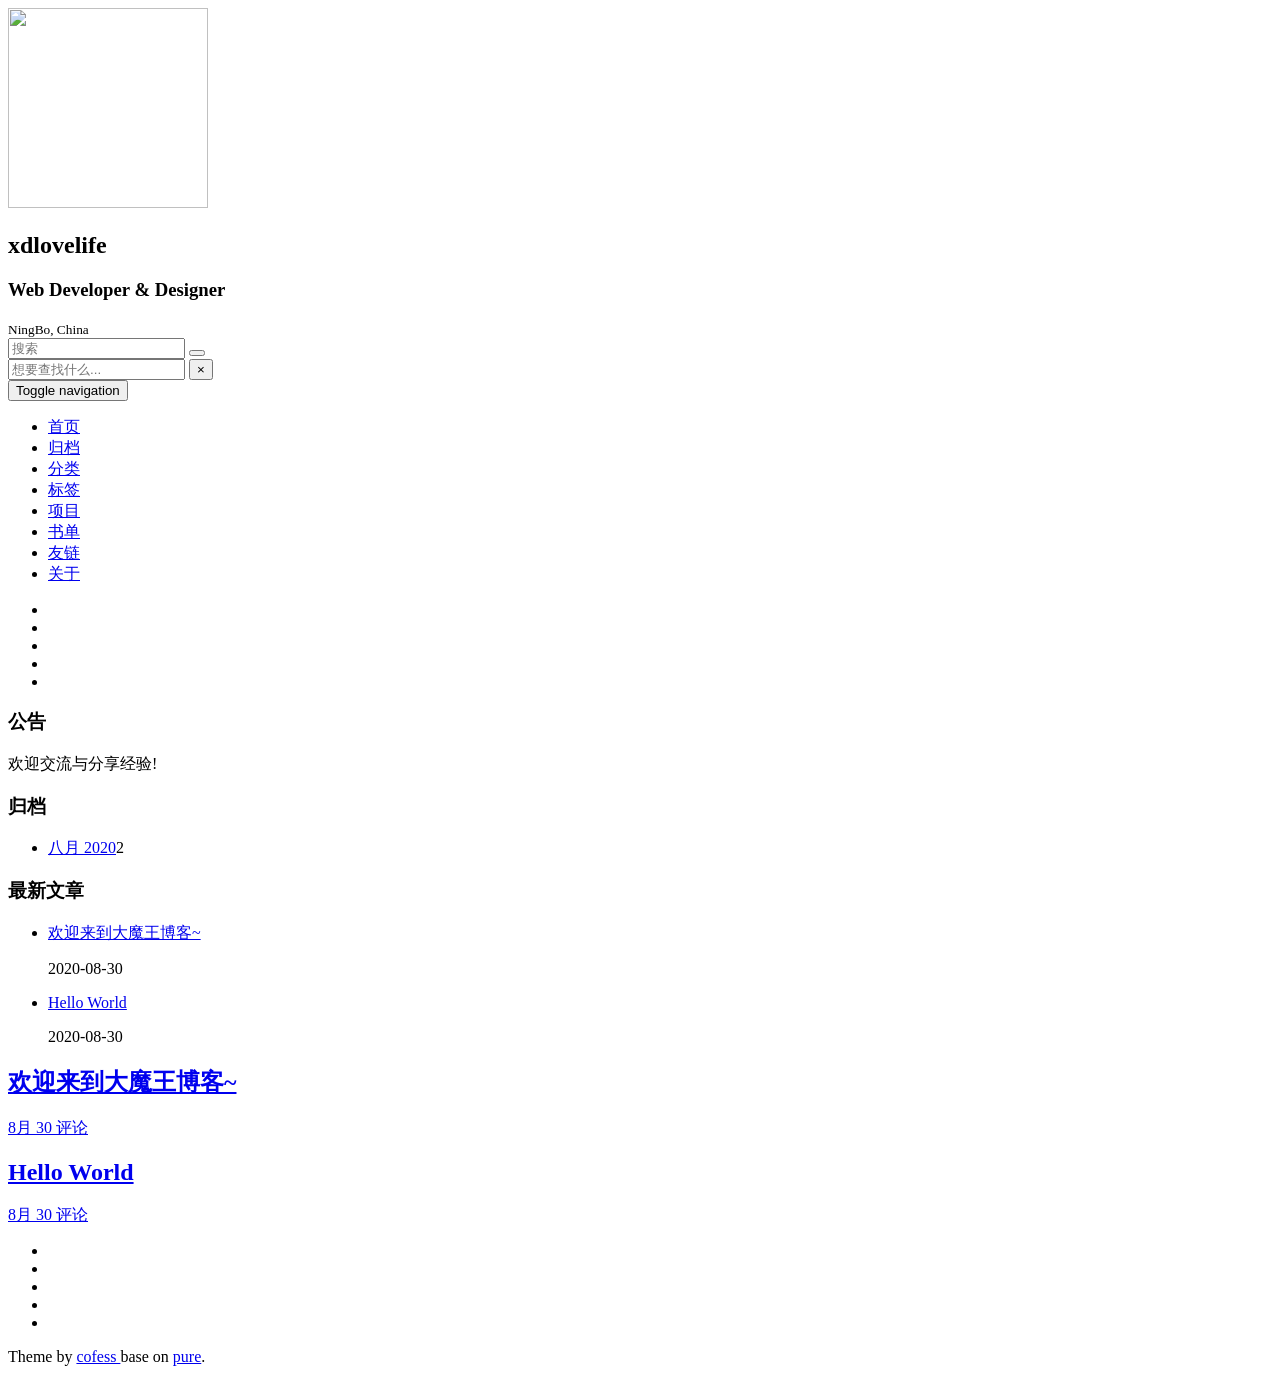
==== commit f16e5de8: "Site updated: 2020-08-31 09:55:10" ====
--- a/index.html
+++ b/index.html
@@ -1 +1 @@
-<!DOCTYPE html><html lang="zh"><head><meta charset="utf-8"><meta http-equiv="X-UA-Compatible" content="IE=edge,chrome=1"><meta name="viewport" content="width=device-width,initial-scale=1,maximum-scale=1,minimum-scale=1,user-scalable=no,minimal-ui"><meta name="renderer" content="webkit"><meta http-equiv="Cache-Control" content="no-transform"><meta http-equiv="Cache-Control" content="no-siteapp"><meta name="apple-mobile-web-app-capable" content="yes"><meta name="apple-mobile-web-app-status-bar-style" content="black"><meta name="format-detection" content="telephone=no,email=no,adress=no"><meta name="theme-color" content="#000000"><meta http-equiv="window-target" content="_top"><title>大魔王博客</title><meta name="description" content="欢迎来到我的博客"><meta property="og:type" content="website"><meta property="og:title" content="大魔王博客"><meta property="og:url" content="http://yoursite.com/index.html"><meta property="og:site_name" content="大魔王博客"><meta property="og:description" content="欢迎来到我的博客"><meta property="og:locale" content="zh_CN"><meta property="article:author" content="xdlovelife"><meta name="twitter:card" content="summary"><link rel="canonical" href="http://yoursite.com/index.html"><link rel="alternate" href="/atom.xml" title="大魔王博客" type="application/atom+xml"><link rel="icon" href="/favicon.png" type="image/x-icon"><link rel="stylesheet" href="/css/style.css"><meta name="generator" content="Hexo 5.1.1"></head><body class="main-center" itemscope itemtype="http://schema.org/WebPage"><header class="header" itemscope itemtype="http://schema.org/WPHeader"><div class="slimContent"><div class="navbar-header"><div class="profile-block text-center"><a id="avatar" href="https://github.com/xdlovelife" target="_blank"><img class="img-circle img-rotate" src="/images/avatar.png" width="200" height="200"></a><h2 id="name" class="hidden-xs hidden-sm">xdlovelife</h2><h3 id="title" class="hidden-xs hidden-sm hidden-md">Web Developer &amp; Designer</h3><small id="location" class="text-muted hidden-xs hidden-sm"><i class="icon icon-map-marker"></i> NingBo, China</small></div><div class="search" id="search-form-wrap"><form class="search-form sidebar-form"><div class="input-group"><input type="text" class="search-form-input form-control" placeholder="搜索"> <span class="input-group-btn"><button type="submit" class="search-form-submit btn btn-flat" onclick="return!1"><i class="icon icon-search"></i></button></span></div></form><div class="ins-search"><div class="ins-search-mask"></div><div class="ins-search-container"><div class="ins-input-wrapper"><input type="text" class="ins-search-input" placeholder="想要查找什么..." x-webkit-speech> <button type="button" class="close ins-close ins-selectable" data-dismiss="modal" aria-label="Close"><span aria-hidden="true">×</span></button></div><div class="ins-section-wrapper"><div class="ins-section-container"></div></div></div></div></div><button class="navbar-toggle collapsed" type="button" data-toggle="collapse" data-target="#main-navbar" aria-controls="main-navbar" aria-expanded="false"><span class="sr-only">Toggle navigation</span> <span class="icon-bar"></span> <span class="icon-bar"></span> <span class="icon-bar"></span></button></div><nav id="main-navbar" class="collapse navbar-collapse" itemscope itemtype="http://schema.org/SiteNavigationElement" role="navigation"><ul class="nav navbar-nav main-nav"><li class="menu-item menu-item-home"><a href="/."><i class="icon icon-home-fill"></i> <span class="menu-title">首页</span></a></li><li class="menu-item menu-item-archives"><a href="/archives"><i class="icon icon-archives-fill"></i> <span class="menu-title">归档</span></a></li><li class="menu-item menu-item-categories"><a href="/categories"><i class="icon icon-folder"></i> <span class="menu-title">分类</span></a></li><li class="menu-item menu-item-tags"><a href="/tags"><i class="icon icon-tags"></i> <span class="menu-title">标签</span></a></li><li class="menu-item menu-item-repository"><a href="/repository"><i class="icon icon-project"></i> <span class="menu-title">项目</span></a></li><li class="menu-item menu-item-books"><a href="/books"><i class="icon icon-book-fill"></i> <span class="menu-title">书单</span></a></li><li class="menu-item menu-item-links"><a href="/links"><i class="icon icon-friendship"></i> <span class="menu-title">友链</span></a></li><li class="menu-item menu-item-about"><a href="/about"><i class="icon icon-cup-fill"></i> <span class="menu-title">关于</span></a></li></ul><ul class="social-links"><li><a href="https://github.com/cofess" target="_blank" title="Github" data-toggle="tooltip" data-placement="top"><i class="icon icon-github"></i></a></li><li><a href="http://weibo.com/cofess" target="_blank" title="Weibo" data-toggle="tooltip" data-placement="top"><i class="icon icon-weibo"></i></a></li><li><a href="https://twitter.com/iwebued" target="_blank" title="Twitter" data-toggle="tooltip" data-placement="top"><i class="icon icon-twitter"></i></a></li><li><a href="https://www.behance.net/cofess" target="_blank" title="Behance" data-toggle="tooltip" data-placement="top"><i class="icon icon-behance"></i></a></li><li><a href="/atom.xml" target="_blank" title="Rss" data-toggle="tooltip" data-placement="top"><i class="icon icon-rss"></i></a></li></ul></nav></div></header><aside class="sidebar" itemscope itemtype="http://schema.org/WPSideBar"><div class="slimContent"><div class="widget"><h3 class="widget-title">公告</h3><div class="widget-body"><div id="board"><div class="content"><p>欢迎交流与分享经验!</p></div></div></div></div><div class="widget"><h3 class="widget-title">归档</h3><div class="widget-body"><ul class="archive-list"><li class="archive-list-item"><a class="archive-list-link" href="/archives/2020/08/">八月 2020</a><span class="archive-list-count">2</span></li></ul></div></div><div class="widget"><h3 class="widget-title">最新文章</h3><div class="widget-body"><ul class="recent-post-list list-unstyled no-thumbnail"><li><div class="item-inner"><p class="item-category"></p><p class="item-title"><a href="/%E6%AC%A2%E8%BF%8E%E6%9D%A5%E5%88%B0%E5%A4%A7%E9%AD%94%E7%8E%8B%E5%8D%9A%E5%AE%A2.html" class="title">欢迎来到大魔王博客~</a></p><p class="item-date"><time datetime="2020-08-30T13:00:43.000Z" itemprop="datePublished">2020-08-30</time></p></div></li><li><div class="item-inner"><p class="item-category"></p><p class="item-title"><a href="/hello-world.html" class="title">Hello World</a></p><p class="item-date"><time datetime="2020-08-30T12:48:05.494Z" itemprop="datePublished">2020-08-30</time></p></div></li></ul></div></div></div></aside><main class="main" role="main"><div class="content article-list"><article class="article article-type-post" itemscope itemtype="http://schema.org/BlogPosting"><div class="article-header"><h1 itemprop="name"><a class="article-title" href="/%E6%AC%A2%E8%BF%8E%E6%9D%A5%E5%88%B0%E5%A4%A7%E9%AD%94%E7%8E%8B%E5%8D%9A%E5%AE%A2.html">欢迎来到大魔王博客~</a></h1></div><p class="article-meta"><span class="article-date"><i class="icon icon-calendar-check"></i> <a href="/%E6%AC%A2%E8%BF%8E%E6%9D%A5%E5%88%B0%E5%A4%A7%E9%AD%94%E7%8E%8B%E5%8D%9A%E5%AE%A2.html" class="article-date"><time datetime="2020-08-30T13:00:43.000Z" itemprop="datePublished">8月 30</time> </a></span><span class="post-comment"><i class="icon icon-comment"></i> <a href="/%E6%AC%A2%E8%BF%8E%E6%9D%A5%E5%88%B0%E5%A4%A7%E9%AD%94%E7%8E%8B%E5%8D%9A%E5%AE%A2.html#comments" class="article-comment-link">评论</a></span></p></article><article class="article article-type-post" itemscope itemtype="http://schema.org/BlogPosting"><div class="article-header"><h1 itemprop="name"><a class="article-title" href="/hello-world.html">Hello World</a></h1></div><p class="article-meta"><span class="article-date"><i class="icon icon-calendar-check"></i> <a href="/hello-world.html" class="article-date"><time datetime="2020-08-30T12:48:05.494Z" itemprop="datePublished">8月 30</time> </a></span><span class="post-comment"><i class="icon icon-comment"></i> <a href="/hello-world.html#comments" class="article-comment-link">评论</a></span></p></article></div></main><footer class="footer" itemscope itemtype="http://schema.org/WPFooter"><ul class="social-links"><li><a href="https://github.com/cofess" target="_blank" title="Github" data-toggle="tooltip" data-placement="top"><i class="icon icon-github"></i></a></li><li><a href="http://weibo.com/cofess" target="_blank" title="Weibo" data-toggle="tooltip" data-placement="top"><i class="icon icon-weibo"></i></a></li><li><a href="https://twitter.com/iwebued" target="_blank" title="Twitter" data-toggle="tooltip" data-placement="top"><i class="icon icon-twitter"></i></a></li><li><a href="https://www.behance.net/cofess" target="_blank" title="Behance" data-toggle="tooltip" data-placement="top"><i class="icon icon-behance"></i></a></li><li><a href="/atom.xml" target="_blank" title="Rss" data-toggle="tooltip" data-placement="top"><i class="icon icon-rss"></i></a></li></ul><div class="copyright"><div class="publishby">Theme by <a href="https://github.com/cofess" target="_blank">cofess </a>base on <a href="https://github.com/cofess/hexo-theme-pure" target="_blank">pure</a>.</div></div></footer><script src="//cdn.jsdelivr.net/npm/jquery@1.12.4/dist/jquery.min.js"></script><script>window.jQuery||document.write('<script src="js/jquery.min.js"><\/script>')</script><script src="/js/plugin.min.js"></script><script src="/js/application.js"></script><script>window.INSIGHT_CONFIG={TRANSLATION:{POSTS:"文章",PAGES:"页面",CATEGORIES:"分类",TAGS:"标签",UNTITLED:"(未命名)"},ROOT_URL:"/",CONTENT_URL:"/content.json"}</script><script src="/js/insight.js"></script></body></html>+<!DOCTYPE html><html lang="zh"><head><meta charset="utf-8"><meta http-equiv="X-UA-Compatible" content="IE=edge,chrome=1"><meta name="viewport" content="width=device-width,initial-scale=1,maximum-scale=1,minimum-scale=1,user-scalable=no,minimal-ui"><meta name="renderer" content="webkit"><meta http-equiv="Cache-Control" content="no-transform"><meta http-equiv="Cache-Control" content="no-siteapp"><meta name="apple-mobile-web-app-capable" content="yes"><meta name="apple-mobile-web-app-status-bar-style" content="black"><meta name="format-detection" content="telephone=no,email=no,adress=no"><meta name="theme-color" content="#000000"><meta http-equiv="window-target" content="_top"><title>大魔王博客</title><meta name="description" content="欢迎来到我的博客"><meta property="og:type" content="website"><meta property="og:title" content="大魔王博客"><meta property="og:url" content="http://yoursite.com/xdlovelife.coding.me/index.html"><meta property="og:site_name" content="大魔王博客"><meta property="og:description" content="欢迎来到我的博客"><meta property="og:locale" content="zh_CN"><meta property="article:author" content="xdlovelife"><meta name="twitter:card" content="summary"><link rel="canonical" href="http://yoursite.com/xdlovelife.coding.me/index.html"><link rel="alternate" href="/atom.xml" title="大魔王博客" type="application/atom+xml"><link rel="icon" href="/favicon.png" type="image/x-icon"><link rel="stylesheet" href="/xdlovelife.coding.me/css/style.css"><meta name="generator" content="Hexo 5.1.1"></head><body class="main-center" itemscope itemtype="http://schema.org/WebPage"><header class="header" itemscope itemtype="http://schema.org/WPHeader"><div class="slimContent"><div class="navbar-header"><div class="profile-block text-center"><a id="avatar" href="https://github.com/xdlovelife" target="_blank"><img class="img-circle img-rotate" src="/xdlovelife.coding.me/images/avatar.png" width="200" height="200"></a><h2 id="name" class="hidden-xs hidden-sm">xdlovelife</h2><h3 id="title" class="hidden-xs hidden-sm hidden-md">Web Developer &amp; Designer</h3><small id="location" class="text-muted hidden-xs hidden-sm"><i class="icon icon-map-marker"></i> NingBo, China</small></div><div class="search" id="search-form-wrap"><form class="search-form sidebar-form"><div class="input-group"><input type="text" class="search-form-input form-control" placeholder="搜索"> <span class="input-group-btn"><button type="submit" class="search-form-submit btn btn-flat" onclick="return!1"><i class="icon icon-search"></i></button></span></div></form><div class="ins-search"><div class="ins-search-mask"></div><div class="ins-search-container"><div class="ins-input-wrapper"><input type="text" class="ins-search-input" placeholder="想要查找什么..." x-webkit-speech> <button type="button" class="close ins-close ins-selectable" data-dismiss="modal" aria-label="Close"><span aria-hidden="true">×</span></button></div><div class="ins-section-wrapper"><div class="ins-section-container"></div></div></div></div></div><button class="navbar-toggle collapsed" type="button" data-toggle="collapse" data-target="#main-navbar" aria-controls="main-navbar" aria-expanded="false"><span class="sr-only">Toggle navigation</span> <span class="icon-bar"></span> <span class="icon-bar"></span> <span class="icon-bar"></span></button></div><nav id="main-navbar" class="collapse navbar-collapse" itemscope itemtype="http://schema.org/SiteNavigationElement" role="navigation"><ul class="nav navbar-nav main-nav"><li class="menu-item menu-item-home"><a href="/xdlovelife.coding.me/."><i class="icon icon-home-fill"></i> <span class="menu-title">首页</span></a></li><li class="menu-item menu-item-archives"><a href="/xdlovelife.coding.me/archives"><i class="icon icon-archives-fill"></i> <span class="menu-title">归档</span></a></li><li class="menu-item menu-item-categories"><a href="/xdlovelife.coding.me/categories"><i class="icon icon-folder"></i> <span class="menu-title">分类</span></a></li><li class="menu-item menu-item-tags"><a href="/xdlovelife.coding.me/tags"><i class="icon icon-tags"></i> <span class="menu-title">标签</span></a></li><li class="menu-item menu-item-repository"><a href="/xdlovelife.coding.me/repository"><i class="icon icon-project"></i> <span class="menu-title">项目</span></a></li><li class="menu-item menu-item-books"><a href="/xdlovelife.coding.me/books"><i class="icon icon-book-fill"></i> <span class="menu-title">书单</span></a></li><li class="menu-item menu-item-links"><a href="/xdlovelife.coding.me/links"><i class="icon icon-friendship"></i> <span class="menu-title">友链</span></a></li><li class="menu-item menu-item-about"><a href="/xdlovelife.coding.me/about"><i class="icon icon-cup-fill"></i> <span class="menu-title">关于</span></a></li></ul><ul class="social-links"><li><a href="https://github.com/cofess" target="_blank" title="Github" data-toggle="tooltip" data-placement="top"><i class="icon icon-github"></i></a></li><li><a href="http://weibo.com/cofess" target="_blank" title="Weibo" data-toggle="tooltip" data-placement="top"><i class="icon icon-weibo"></i></a></li><li><a href="https://twitter.com/iwebued" target="_blank" title="Twitter" data-toggle="tooltip" data-placement="top"><i class="icon icon-twitter"></i></a></li><li><a href="https://www.behance.net/cofess" target="_blank" title="Behance" data-toggle="tooltip" data-placement="top"><i class="icon icon-behance"></i></a></li><li><a href="/xdlovelife.coding.me/atom.xml" target="_blank" title="Rss" data-toggle="tooltip" data-placement="top"><i class="icon icon-rss"></i></a></li></ul></nav></div></header><aside class="sidebar" itemscope itemtype="http://schema.org/WPSideBar"><div class="slimContent"><div class="widget"><h3 class="widget-title">公告</h3><div class="widget-body"><div id="board"><div class="content"><p>欢迎交流与分享经验!</p></div></div></div></div><div class="widget"><h3 class="widget-title">归档</h3><div class="widget-body"><ul class="archive-list"><li class="archive-list-item"><a class="archive-list-link" href="/xdlovelife.coding.me/archives/2020/08/">八月 2020</a><span class="archive-list-count">2</span></li></ul></div></div><div class="widget"><h3 class="widget-title">最新文章</h3><div class="widget-body"><ul class="recent-post-list list-unstyled no-thumbnail"><li><div class="item-inner"><p class="item-category"></p><p class="item-title"><a href="/xdlovelife.coding.me/%E6%AC%A2%E8%BF%8E%E6%9D%A5%E5%88%B0%E5%A4%A7%E9%AD%94%E7%8E%8B%E5%8D%9A%E5%AE%A2.html" class="title">欢迎来到大魔王博客~</a></p><p class="item-date"><time datetime="2020-08-30T13:00:43.000Z" itemprop="datePublished">2020-08-30</time></p></div></li><li><div class="item-inner"><p class="item-category"></p><p class="item-title"><a href="/xdlovelife.coding.me/hello-world.html" class="title">Hello World</a></p><p class="item-date"><time datetime="2020-08-30T12:48:05.494Z" itemprop="datePublished">2020-08-30</time></p></div></li></ul></div></div></div></aside><main class="main" role="main"><div class="content article-list"><article class="article article-type-post" itemscope itemtype="http://schema.org/BlogPosting"><div class="article-header"><h1 itemprop="name"><a class="article-title" href="/xdlovelife.coding.me/%E6%AC%A2%E8%BF%8E%E6%9D%A5%E5%88%B0%E5%A4%A7%E9%AD%94%E7%8E%8B%E5%8D%9A%E5%AE%A2.html">欢迎来到大魔王博客~</a></h1></div><p class="article-meta"><span class="article-date"><i class="icon icon-calendar-check"></i> <a href="/xdlovelife.coding.me/%E6%AC%A2%E8%BF%8E%E6%9D%A5%E5%88%B0%E5%A4%A7%E9%AD%94%E7%8E%8B%E5%8D%9A%E5%AE%A2.html" class="article-date"><time datetime="2020-08-30T13:00:43.000Z" itemprop="datePublished">8月 30</time> </a></span><span class="post-comment"><i class="icon icon-comment"></i> <a href="/xdlovelife.coding.me/%E6%AC%A2%E8%BF%8E%E6%9D%A5%E5%88%B0%E5%A4%A7%E9%AD%94%E7%8E%8B%E5%8D%9A%E5%AE%A2.html#comments" class="article-comment-link">评论</a></span></p></article><article class="article article-type-post" itemscope itemtype="http://schema.org/BlogPosting"><div class="article-header"><h1 itemprop="name"><a class="article-title" href="/xdlovelife.coding.me/hello-world.html">Hello World</a></h1></div><p class="article-meta"><span class="article-date"><i class="icon icon-calendar-check"></i> <a href="/xdlovelife.coding.me/hello-world.html" class="article-date"><time datetime="2020-08-30T12:48:05.494Z" itemprop="datePublished">8月 30</time> </a></span><span class="post-comment"><i class="icon icon-comment"></i> <a href="/xdlovelife.coding.me/hello-world.html#comments" class="article-comment-link">评论</a></span></p></article></div></main><footer class="footer" itemscope itemtype="http://schema.org/WPFooter"><ul class="social-links"><li><a href="https://github.com/cofess" target="_blank" title="Github" data-toggle="tooltip" data-placement="top"><i class="icon icon-github"></i></a></li><li><a href="http://weibo.com/cofess" target="_blank" title="Weibo" data-toggle="tooltip" data-placement="top"><i class="icon icon-weibo"></i></a></li><li><a href="https://twitter.com/iwebued" target="_blank" title="Twitter" data-toggle="tooltip" data-placement="top"><i class="icon icon-twitter"></i></a></li><li><a href="https://www.behance.net/cofess" target="_blank" title="Behance" data-toggle="tooltip" data-placement="top"><i class="icon icon-behance"></i></a></li><li><a href="/xdlovelife.coding.me/atom.xml" target="_blank" title="Rss" data-toggle="tooltip" data-placement="top"><i class="icon icon-rss"></i></a></li></ul><div class="copyright"><div class="publishby">Theme by <a href="https://github.com/cofess" target="_blank">cofess </a>base on <a href="https://github.com/cofess/hexo-theme-pure" target="_blank">pure</a>.</div></div></footer><script src="//cdn.jsdelivr.net/npm/jquery@1.12.4/dist/jquery.min.js"></script><script>window.jQuery||document.write('<script src="js/jquery.min.js"><\/script>')</script><script src="/xdlovelife.coding.me/js/plugin.min.js"></script><script src="/xdlovelife.coding.me/js/application.js"></script><script>window.INSIGHT_CONFIG={TRANSLATION:{POSTS:"文章",PAGES:"页面",CATEGORIES:"分类",TAGS:"标签",UNTITLED:"(未命名)"},ROOT_URL:"/xdlovelife.coding.me/",CONTENT_URL:"/xdlovelife.coding.me/content.json"}</script><script src="/xdlovelife.coding.me/js/insight.js"></script></body></html>
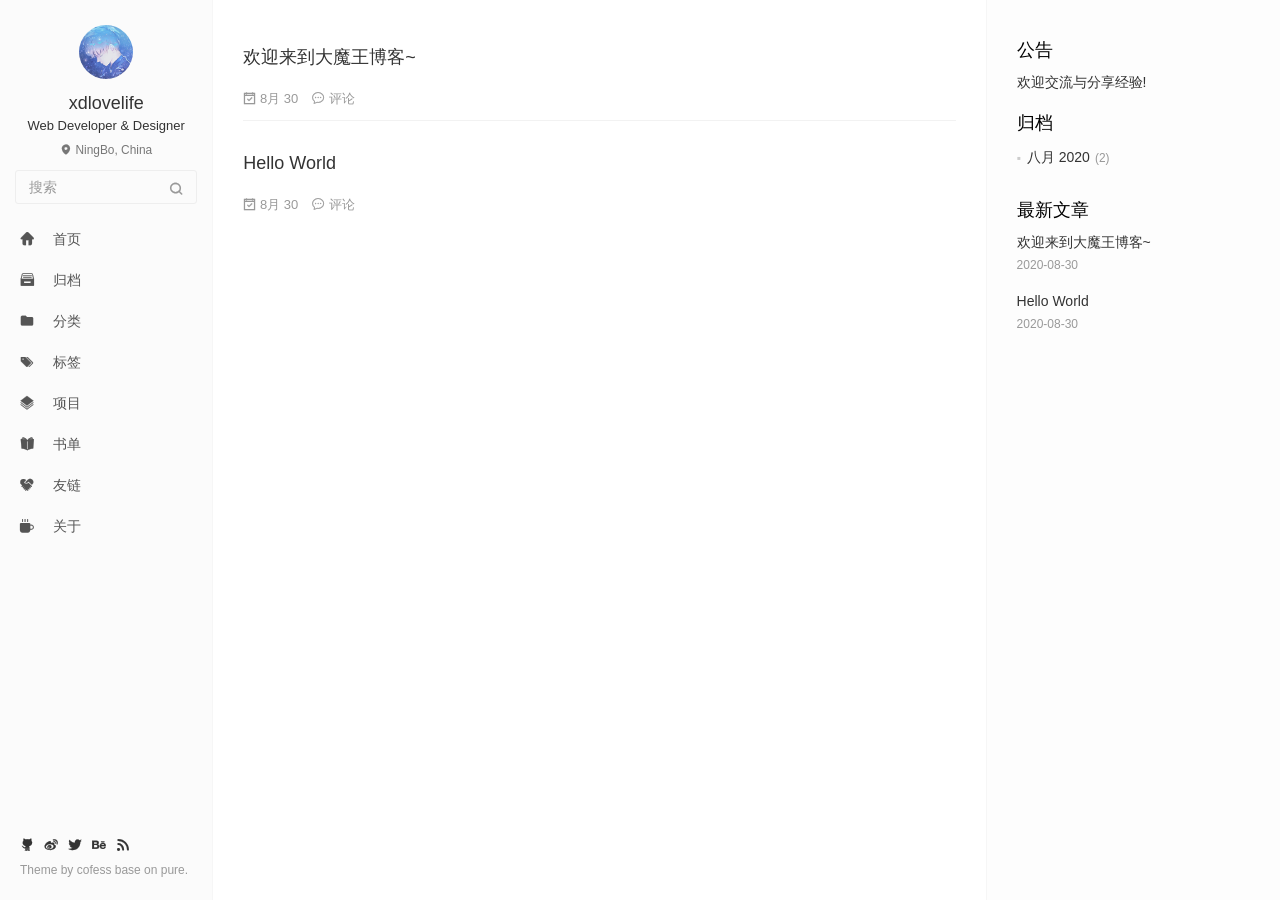
==== commit 51c1c592: "Site updated: 2020-08-31 10:55:48" ====
--- a/index.html
+++ b/index.html
@@ -1 +1 @@
-<!DOCTYPE html><html lang="zh"><head><meta charset="utf-8"><meta http-equiv="X-UA-Compatible" content="IE=edge,chrome=1"><meta name="viewport" content="width=device-width,initial-scale=1,maximum-scale=1,minimum-scale=1,user-scalable=no,minimal-ui"><meta name="renderer" content="webkit"><meta http-equiv="Cache-Control" content="no-transform"><meta http-equiv="Cache-Control" content="no-siteapp"><meta name="apple-mobile-web-app-capable" content="yes"><meta name="apple-mobile-web-app-status-bar-style" content="black"><meta name="format-detection" content="telephone=no,email=no,adress=no"><meta name="theme-color" content="#000000"><meta http-equiv="window-target" content="_top"><title>大魔王博客</title><meta name="description" content="欢迎来到我的博客"><meta property="og:type" content="website"><meta property="og:title" content="大魔王博客"><meta property="og:url" content="http://yoursite.com/xdlovelife.coding.me/index.html"><meta property="og:site_name" content="大魔王博客"><meta property="og:description" content="欢迎来到我的博客"><meta property="og:locale" content="zh_CN"><meta property="article:author" content="xdlovelife"><meta name="twitter:card" content="summary"><link rel="canonical" href="http://yoursite.com/xdlovelife.coding.me/index.html"><link rel="alternate" href="/atom.xml" title="大魔王博客" type="application/atom+xml"><link rel="icon" href="/favicon.png" type="image/x-icon"><link rel="stylesheet" href="/xdlovelife.coding.me/css/style.css"><meta name="generator" content="Hexo 5.1.1"></head><body class="main-center" itemscope itemtype="http://schema.org/WebPage"><header class="header" itemscope itemtype="http://schema.org/WPHeader"><div class="slimContent"><div class="navbar-header"><div class="profile-block text-center"><a id="avatar" href="https://github.com/xdlovelife" target="_blank"><img class="img-circle img-rotate" src="/xdlovelife.coding.me/images/avatar.png" width="200" height="200"></a><h2 id="name" class="hidden-xs hidden-sm">xdlovelife</h2><h3 id="title" class="hidden-xs hidden-sm hidden-md">Web Developer &amp; Designer</h3><small id="location" class="text-muted hidden-xs hidden-sm"><i class="icon icon-map-marker"></i> NingBo, China</small></div><div class="search" id="search-form-wrap"><form class="search-form sidebar-form"><div class="input-group"><input type="text" class="search-form-input form-control" placeholder="搜索"> <span class="input-group-btn"><button type="submit" class="search-form-submit btn btn-flat" onclick="return!1"><i class="icon icon-search"></i></button></span></div></form><div class="ins-search"><div class="ins-search-mask"></div><div class="ins-search-container"><div class="ins-input-wrapper"><input type="text" class="ins-search-input" placeholder="想要查找什么..." x-webkit-speech> <button type="button" class="close ins-close ins-selectable" data-dismiss="modal" aria-label="Close"><span aria-hidden="true">×</span></button></div><div class="ins-section-wrapper"><div class="ins-section-container"></div></div></div></div></div><button class="navbar-toggle collapsed" type="button" data-toggle="collapse" data-target="#main-navbar" aria-controls="main-navbar" aria-expanded="false"><span class="sr-only">Toggle navigation</span> <span class="icon-bar"></span> <span class="icon-bar"></span> <span class="icon-bar"></span></button></div><nav id="main-navbar" class="collapse navbar-collapse" itemscope itemtype="http://schema.org/SiteNavigationElement" role="navigation"><ul class="nav navbar-nav main-nav"><li class="menu-item menu-item-home"><a href="/xdlovelife.coding.me/."><i class="icon icon-home-fill"></i> <span class="menu-title">首页</span></a></li><li class="menu-item menu-item-archives"><a href="/xdlovelife.coding.me/archives"><i class="icon icon-archives-fill"></i> <span class="menu-title">归档</span></a></li><li class="menu-item menu-item-categories"><a href="/xdlovelife.coding.me/categories"><i class="icon icon-folder"></i> <span class="menu-title">分类</span></a></li><li class="menu-item menu-item-tags"><a href="/xdlovelife.coding.me/tags"><i class="icon icon-tags"></i> <span class="menu-title">标签</span></a></li><li class="menu-item menu-item-repository"><a href="/xdlovelife.coding.me/repository"><i class="icon icon-project"></i> <span class="menu-title">项目</span></a></li><li class="menu-item menu-item-books"><a href="/xdlovelife.coding.me/books"><i class="icon icon-book-fill"></i> <span class="menu-title">书单</span></a></li><li class="menu-item menu-item-links"><a href="/xdlovelife.coding.me/links"><i class="icon icon-friendship"></i> <span class="menu-title">友链</span></a></li><li class="menu-item menu-item-about"><a href="/xdlovelife.coding.me/about"><i class="icon icon-cup-fill"></i> <span class="menu-title">关于</span></a></li></ul><ul class="social-links"><li><a href="https://github.com/cofess" target="_blank" title="Github" data-toggle="tooltip" data-placement="top"><i class="icon icon-github"></i></a></li><li><a href="http://weibo.com/cofess" target="_blank" title="Weibo" data-toggle="tooltip" data-placement="top"><i class="icon icon-weibo"></i></a></li><li><a href="https://twitter.com/iwebued" target="_blank" title="Twitter" data-toggle="tooltip" data-placement="top"><i class="icon icon-twitter"></i></a></li><li><a href="https://www.behance.net/cofess" target="_blank" title="Behance" data-toggle="tooltip" data-placement="top"><i class="icon icon-behance"></i></a></li><li><a href="/xdlovelife.coding.me/atom.xml" target="_blank" title="Rss" data-toggle="tooltip" data-placement="top"><i class="icon icon-rss"></i></a></li></ul></nav></div></header><aside class="sidebar" itemscope itemtype="http://schema.org/WPSideBar"><div class="slimContent"><div class="widget"><h3 class="widget-title">公告</h3><div class="widget-body"><div id="board"><div class="content"><p>欢迎交流与分享经验!</p></div></div></div></div><div class="widget"><h3 class="widget-title">归档</h3><div class="widget-body"><ul class="archive-list"><li class="archive-list-item"><a class="archive-list-link" href="/xdlovelife.coding.me/archives/2020/08/">八月 2020</a><span class="archive-list-count">2</span></li></ul></div></div><div class="widget"><h3 class="widget-title">最新文章</h3><div class="widget-body"><ul class="recent-post-list list-unstyled no-thumbnail"><li><div class="item-inner"><p class="item-category"></p><p class="item-title"><a href="/xdlovelife.coding.me/%E6%AC%A2%E8%BF%8E%E6%9D%A5%E5%88%B0%E5%A4%A7%E9%AD%94%E7%8E%8B%E5%8D%9A%E5%AE%A2.html" class="title">欢迎来到大魔王博客~</a></p><p class="item-date"><time datetime="2020-08-30T13:00:43.000Z" itemprop="datePublished">2020-08-30</time></p></div></li><li><div class="item-inner"><p class="item-category"></p><p class="item-title"><a href="/xdlovelife.coding.me/hello-world.html" class="title">Hello World</a></p><p class="item-date"><time datetime="2020-08-30T12:48:05.494Z" itemprop="datePublished">2020-08-30</time></p></div></li></ul></div></div></div></aside><main class="main" role="main"><div class="content article-list"><article class="article article-type-post" itemscope itemtype="http://schema.org/BlogPosting"><div class="article-header"><h1 itemprop="name"><a class="article-title" href="/xdlovelife.coding.me/%E6%AC%A2%E8%BF%8E%E6%9D%A5%E5%88%B0%E5%A4%A7%E9%AD%94%E7%8E%8B%E5%8D%9A%E5%AE%A2.html">欢迎来到大魔王博客~</a></h1></div><p class="article-meta"><span class="article-date"><i class="icon icon-calendar-check"></i> <a href="/xdlovelife.coding.me/%E6%AC%A2%E8%BF%8E%E6%9D%A5%E5%88%B0%E5%A4%A7%E9%AD%94%E7%8E%8B%E5%8D%9A%E5%AE%A2.html" class="article-date"><time datetime="2020-08-30T13:00:43.000Z" itemprop="datePublished">8月 30</time> </a></span><span class="post-comment"><i class="icon icon-comment"></i> <a href="/xdlovelife.coding.me/%E6%AC%A2%E8%BF%8E%E6%9D%A5%E5%88%B0%E5%A4%A7%E9%AD%94%E7%8E%8B%E5%8D%9A%E5%AE%A2.html#comments" class="article-comment-link">评论</a></span></p></article><article class="article article-type-post" itemscope itemtype="http://schema.org/BlogPosting"><div class="article-header"><h1 itemprop="name"><a class="article-title" href="/xdlovelife.coding.me/hello-world.html">Hello World</a></h1></div><p class="article-meta"><span class="article-date"><i class="icon icon-calendar-check"></i> <a href="/xdlovelife.coding.me/hello-world.html" class="article-date"><time datetime="2020-08-30T12:48:05.494Z" itemprop="datePublished">8月 30</time> </a></span><span class="post-comment"><i class="icon icon-comment"></i> <a href="/xdlovelife.coding.me/hello-world.html#comments" class="article-comment-link">评论</a></span></p></article></div></main><footer class="footer" itemscope itemtype="http://schema.org/WPFooter"><ul class="social-links"><li><a href="https://github.com/cofess" target="_blank" title="Github" data-toggle="tooltip" data-placement="top"><i class="icon icon-github"></i></a></li><li><a href="http://weibo.com/cofess" target="_blank" title="Weibo" data-toggle="tooltip" data-placement="top"><i class="icon icon-weibo"></i></a></li><li><a href="https://twitter.com/iwebued" target="_blank" title="Twitter" data-toggle="tooltip" data-placement="top"><i class="icon icon-twitter"></i></a></li><li><a href="https://www.behance.net/cofess" target="_blank" title="Behance" data-toggle="tooltip" data-placement="top"><i class="icon icon-behance"></i></a></li><li><a href="/xdlovelife.coding.me/atom.xml" target="_blank" title="Rss" data-toggle="tooltip" data-placement="top"><i class="icon icon-rss"></i></a></li></ul><div class="copyright"><div class="publishby">Theme by <a href="https://github.com/cofess" target="_blank">cofess </a>base on <a href="https://github.com/cofess/hexo-theme-pure" target="_blank">pure</a>.</div></div></footer><script src="//cdn.jsdelivr.net/npm/jquery@1.12.4/dist/jquery.min.js"></script><script>window.jQuery||document.write('<script src="js/jquery.min.js"><\/script>')</script><script src="/xdlovelife.coding.me/js/plugin.min.js"></script><script src="/xdlovelife.coding.me/js/application.js"></script><script>window.INSIGHT_CONFIG={TRANSLATION:{POSTS:"文章",PAGES:"页面",CATEGORIES:"分类",TAGS:"标签",UNTITLED:"(未命名)"},ROOT_URL:"/xdlovelife.coding.me/",CONTENT_URL:"/xdlovelife.coding.me/content.json"}</script><script src="/xdlovelife.coding.me/js/insight.js"></script></body></html>+<!DOCTYPE html><html lang="zh"><head><meta charset="utf-8"><meta http-equiv="X-UA-Compatible" content="IE=edge,chrome=1"><meta name="viewport" content="width=device-width,initial-scale=1,maximum-scale=1,minimum-scale=1,user-scalable=no,minimal-ui"><meta name="renderer" content="webkit"><meta http-equiv="Cache-Control" content="no-transform"><meta http-equiv="Cache-Control" content="no-siteapp"><meta name="apple-mobile-web-app-capable" content="yes"><meta name="apple-mobile-web-app-status-bar-style" content="black"><meta name="format-detection" content="telephone=no,email=no,adress=no"><meta name="theme-color" content="#000000"><meta http-equiv="window-target" content="_top"><title>大魔王博客</title><meta name="description" content="欢迎来到我的博客"><meta property="og:type" content="website"><meta property="og:title" content="大魔王博客"><meta property="og:url" content="http://yoursite.com/index.html"><meta property="og:site_name" content="大魔王博客"><meta property="og:description" content="欢迎来到我的博客"><meta property="og:locale" content="zh_CN"><meta property="article:author" content="xdlovelife"><meta name="twitter:card" content="summary"><link rel="canonical" href="http://yoursite.com/index.html"><link rel="alternate" href="/atom.xml" title="大魔王博客" type="application/atom+xml"><link rel="icon" href="/favicon.png" type="image/x-icon"><link rel="stylesheet" href="/css/style.css"><meta name="generator" content="Hexo 5.1.1"></head><body class="main-center" itemscope itemtype="http://schema.org/WebPage"><header class="header" itemscope itemtype="http://schema.org/WPHeader"><div class="slimContent"><div class="navbar-header"><div class="profile-block text-center"><a id="avatar" href="https://github.com/xdlovelife" target="_blank"><img class="img-circle img-rotate" src="/images/avatar.png" width="200" height="200"></a><h2 id="name" class="hidden-xs hidden-sm">xdlovelife</h2><h3 id="title" class="hidden-xs hidden-sm hidden-md">Web Developer &amp; Designer</h3><small id="location" class="text-muted hidden-xs hidden-sm"><i class="icon icon-map-marker"></i> NingBo, China</small></div><div class="search" id="search-form-wrap"><form class="search-form sidebar-form"><div class="input-group"><input type="text" class="search-form-input form-control" placeholder="搜索"> <span class="input-group-btn"><button type="submit" class="search-form-submit btn btn-flat" onclick="return!1"><i class="icon icon-search"></i></button></span></div></form><div class="ins-search"><div class="ins-search-mask"></div><div class="ins-search-container"><div class="ins-input-wrapper"><input type="text" class="ins-search-input" placeholder="想要查找什么..." x-webkit-speech> <button type="button" class="close ins-close ins-selectable" data-dismiss="modal" aria-label="Close"><span aria-hidden="true">×</span></button></div><div class="ins-section-wrapper"><div class="ins-section-container"></div></div></div></div></div><button class="navbar-toggle collapsed" type="button" data-toggle="collapse" data-target="#main-navbar" aria-controls="main-navbar" aria-expanded="false"><span class="sr-only">Toggle navigation</span> <span class="icon-bar"></span> <span class="icon-bar"></span> <span class="icon-bar"></span></button></div><nav id="main-navbar" class="collapse navbar-collapse" itemscope itemtype="http://schema.org/SiteNavigationElement" role="navigation"><ul class="nav navbar-nav main-nav"><li class="menu-item menu-item-home"><a href="/."><i class="icon icon-home-fill"></i> <span class="menu-title">首页</span></a></li><li class="menu-item menu-item-archives"><a href="/archives"><i class="icon icon-archives-fill"></i> <span class="menu-title">归档</span></a></li><li class="menu-item menu-item-categories"><a href="/categories"><i class="icon icon-folder"></i> <span class="menu-title">分类</span></a></li><li class="menu-item menu-item-tags"><a href="/tags"><i class="icon icon-tags"></i> <span class="menu-title">标签</span></a></li><li class="menu-item menu-item-repository"><a href="/repository"><i class="icon icon-project"></i> <span class="menu-title">项目</span></a></li><li class="menu-item menu-item-books"><a href="/books"><i class="icon icon-book-fill"></i> <span class="menu-title">书单</span></a></li><li class="menu-item menu-item-links"><a href="/links"><i class="icon icon-friendship"></i> <span class="menu-title">友链</span></a></li><li class="menu-item menu-item-about"><a href="/about"><i class="icon icon-cup-fill"></i> <span class="menu-title">关于</span></a></li></ul><ul class="social-links"><li><a href="https://github.com/cofess" target="_blank" title="Github" data-toggle="tooltip" data-placement="top"><i class="icon icon-github"></i></a></li><li><a href="http://weibo.com/cofess" target="_blank" title="Weibo" data-toggle="tooltip" data-placement="top"><i class="icon icon-weibo"></i></a></li><li><a href="https://twitter.com/iwebued" target="_blank" title="Twitter" data-toggle="tooltip" data-placement="top"><i class="icon icon-twitter"></i></a></li><li><a href="https://www.behance.net/cofess" target="_blank" title="Behance" data-toggle="tooltip" data-placement="top"><i class="icon icon-behance"></i></a></li><li><a href="/atom.xml" target="_blank" title="Rss" data-toggle="tooltip" data-placement="top"><i class="icon icon-rss"></i></a></li></ul></nav></div></header><aside class="sidebar" itemscope itemtype="http://schema.org/WPSideBar"><div class="slimContent"><div class="widget"><h3 class="widget-title">公告</h3><div class="widget-body"><div id="board"><div class="content"><p>欢迎交流与分享经验!</p></div></div></div></div><div class="widget"><h3 class="widget-title">归档</h3><div class="widget-body"><ul class="archive-list"><li class="archive-list-item"><a class="archive-list-link" href="/archives/2020/08/">八月 2020</a><span class="archive-list-count">2</span></li></ul></div></div><div class="widget"><h3 class="widget-title">最新文章</h3><div class="widget-body"><ul class="recent-post-list list-unstyled no-thumbnail"><li><div class="item-inner"><p class="item-category"></p><p class="item-title"><a href="/%E6%AC%A2%E8%BF%8E%E6%9D%A5%E5%88%B0%E5%A4%A7%E9%AD%94%E7%8E%8B%E5%8D%9A%E5%AE%A2.html" class="title">欢迎来到大魔王博客~</a></p><p class="item-date"><time datetime="2020-08-30T13:00:43.000Z" itemprop="datePublished">2020-08-30</time></p></div></li><li><div class="item-inner"><p class="item-category"></p><p class="item-title"><a href="/hello-world.html" class="title">Hello World</a></p><p class="item-date"><time datetime="2020-08-30T12:48:05.494Z" itemprop="datePublished">2020-08-30</time></p></div></li></ul></div></div></div></aside><main class="main" role="main"><div class="content article-list"><article class="article article-type-post" itemscope itemtype="http://schema.org/BlogPosting"><div class="article-header"><h1 itemprop="name"><a class="article-title" href="/%E6%AC%A2%E8%BF%8E%E6%9D%A5%E5%88%B0%E5%A4%A7%E9%AD%94%E7%8E%8B%E5%8D%9A%E5%AE%A2.html">欢迎来到大魔王博客~</a></h1></div><p class="article-meta"><span class="article-date"><i class="icon icon-calendar-check"></i> <a href="/%E6%AC%A2%E8%BF%8E%E6%9D%A5%E5%88%B0%E5%A4%A7%E9%AD%94%E7%8E%8B%E5%8D%9A%E5%AE%A2.html" class="article-date"><time datetime="2020-08-30T13:00:43.000Z" itemprop="datePublished">8月 30</time> </a></span><span class="post-comment"><i class="icon icon-comment"></i> <a href="/%E6%AC%A2%E8%BF%8E%E6%9D%A5%E5%88%B0%E5%A4%A7%E9%AD%94%E7%8E%8B%E5%8D%9A%E5%AE%A2.html#comments" class="article-comment-link">评论</a></span></p></article><article class="article article-type-post" itemscope itemtype="http://schema.org/BlogPosting"><div class="article-header"><h1 itemprop="name"><a class="article-title" href="/hello-world.html">Hello World</a></h1></div><p class="article-meta"><span class="article-date"><i class="icon icon-calendar-check"></i> <a href="/hello-world.html" class="article-date"><time datetime="2020-08-30T12:48:05.494Z" itemprop="datePublished">8月 30</time> </a></span><span class="post-comment"><i class="icon icon-comment"></i> <a href="/hello-world.html#comments" class="article-comment-link">评论</a></span></p></article></div></main><footer class="footer" itemscope itemtype="http://schema.org/WPFooter"><ul class="social-links"><li><a href="https://github.com/cofess" target="_blank" title="Github" data-toggle="tooltip" data-placement="top"><i class="icon icon-github"></i></a></li><li><a href="http://weibo.com/cofess" target="_blank" title="Weibo" data-toggle="tooltip" data-placement="top"><i class="icon icon-weibo"></i></a></li><li><a href="https://twitter.com/iwebued" target="_blank" title="Twitter" data-toggle="tooltip" data-placement="top"><i class="icon icon-twitter"></i></a></li><li><a href="https://www.behance.net/cofess" target="_blank" title="Behance" data-toggle="tooltip" data-placement="top"><i class="icon icon-behance"></i></a></li><li><a href="/atom.xml" target="_blank" title="Rss" data-toggle="tooltip" data-placement="top"><i class="icon icon-rss"></i></a></li></ul><div class="copyright"><div class="publishby">Theme by <a href="https://github.com/cofess" target="_blank">cofess </a>base on <a href="https://github.com/cofess/hexo-theme-pure" target="_blank">pure</a>.</div></div></footer><script src="//cdn.jsdelivr.net/npm/jquery@1.12.4/dist/jquery.min.js"></script><script>window.jQuery||document.write('<script src="js/jquery.min.js"><\/script>')</script><script src="/js/plugin.min.js"></script><script src="/js/application.js"></script><script>window.INSIGHT_CONFIG={TRANSLATION:{POSTS:"文章",PAGES:"页面",CATEGORIES:"分类",TAGS:"标签",UNTITLED:"(未命名)"},ROOT_URL:"/",CONTENT_URL:"/content.json"}</script><script src="/js/insight.js"></script></body></html>
--- a/css/style.css
+++ b/css/style.css
@@ -0,0 +1,11 @@
+/* build time:Mon Aug 31 2020 10:55:48 GMT+0800 (GMT+08:00)*/
+@charset "UTF-8";/*!
+ * Bootstrap v3.3.7 (http://getbootstrap.com)
+ * Copyright 2011-2016 Twitter, Inc.
+ * Licensed under MIT (https://github.com/twbs/bootstrap/blob/master/LICENSE)
+ *//*! normalize.css v3.0.3 | MIT License | github.com/necolas/normalize.css */html{font-family:sans-serif;-ms-text-size-adjust:100%;-webkit-text-size-adjust:100%}body{margin:0}article,aside,details,figcaption,figure,footer,header,hgroup,main,menu,nav,section,summary{display:block}audio,canvas,progress,video{display:inline-block;vertical-align:baseline}audio:not([controls]){display:none;height:0}[hidden],template{display:none}a{background-color:transparent}a:active,a:hover{outline:0}abbr[title]{border-bottom:1px dotted}b,strong{font-weight:700}dfn{font-style:italic}h1{font-size:2em;margin:.67em 0}mark{background:#ff0;color:#000}small{font-size:80%}sub,sup{font-size:75%;line-height:0;position:relative;vertical-align:baseline}sup{top:-.5em}sub{bottom:-.25em}img{border:0}svg:not(:root){overflow:hidden}figure{margin:1em 40px}hr{-webkit-box-sizing:content-box;box-sizing:content-box;height:0}pre{overflow:auto}code,kbd,pre,samp{font-family:monospace,monospace;font-size:1em}button,input,optgroup,select,textarea{color:inherit;font:inherit;margin:0}button{overflow:visible}button,select{text-transform:none}button,html input[type=button],input[type=reset],input[type=submit]{-webkit-appearance:button;cursor:pointer}button[disabled],html input[disabled]{cursor:default}button::-moz-focus-inner,input::-moz-focus-inner{border:0;padding:0}input{line-height:normal}input[type=checkbox],input[type=radio]{-webkit-box-sizing:border-box;box-sizing:border-box;padding:0}input[type=number]::-webkit-inner-spin-button,input[type=number]::-webkit-outer-spin-button{height:auto}input[type=search]{-webkit-appearance:textfield;-webkit-box-sizing:content-box;box-sizing:content-box}input[type=search]::-webkit-search-cancel-button,input[type=search]::-webkit-search-decoration{-webkit-appearance:none}fieldset{border:1px solid silver;margin:0 2px;padding:.35em .625em .75em}legend{border:0;padding:0}textarea{overflow:auto}optgroup{font-weight:700}table{border-collapse:collapse;border-spacing:0}td,th{padding:0}/*! Source: https://github.com/h5bp/html5-boilerplate/blob/master/src/css/main.css */*{-webkit-box-sizing:border-box;box-sizing:border-box}:after,:before{-webkit-box-sizing:border-box;box-sizing:border-box}html{font-size:10px;-webkit-tap-highlight-color:transparent}button,input,select,textarea{font-family:inherit;font-size:inherit;line-height:inherit}a{color:#2196f3;text-decoration:none}a:focus,a:hover{color:#0a6ebd;text-decoration:underline}a:focus{outline:5px auto -webkit-focus-ring-color;outline-offset:-2px}figure{margin:0}img{vertical-align:middle}.img-responsive{display:block;max-width:100%;height:auto}.img-rounded{border-radius:6px}.img-thumbnail{padding:4px;line-height:1.57143;background-color:#fff;border:1px solid #ddd;border-radius:4px;-webkit-transition:all .2s ease-in-out;transition:all .2s ease-in-out;display:inline-block;max-width:100%;height:auto}.img-circle{border-radius:50%}hr{margin-top:21px;margin-bottom:21px;border:0;border-top:1px solid #eee}.sr-only{position:absolute;width:1px;height:1px;margin:-1px;padding:0;overflow:hidden;clip:rect(0,0,0,0);border:0}.sr-only-focusable:active,.sr-only-focusable:focus{position:static;width:auto;height:auto;margin:0;overflow:visible;clip:auto}[role=button]{cursor:pointer}.h1,.h2,.h3,.h4,.h5,.h6,h1,h2,h3,h4,h5,h6{font-family:inherit;font-weight:500;line-height:1.1;color:inherit}.h1 .small,.h1 small,.h2 .small,.h2 small,.h3 .small,.h3 small,.h4 .small,.h4 small,.h5 .small,.h5 small,.h6 .small,.h6 small,h1 .small,h1 small,h2 .small,h2 small,h3 .small,h3 small,h4 .small,h4 small,h5 .small,h5 small,h6 .small,h6 small{font-weight:400;line-height:1;color:#777}.h1,.h2,.h3,h1,h2,h3{margin-top:21px;margin-bottom:10.5px}.h1 .small,.h1 small,.h2 .small,.h2 small,.h3 .small,.h3 small,h1 .small,h1 small,h2 .small,h2 small,h3 .small,h3 small{font-size:65%}.h4,.h5,.h6,h4,h5,h6{margin-top:10.5px;margin-bottom:10.5px}.h4 .small,.h4 small,.h5 .small,.h5 small,.h6 .small,.h6 small,h4 .small,h4 small,h5 .small,h5 small,h6 .small,h6 small{font-size:75%}.h1,h1{font-size:30px}.h2,h2{font-size:26px}.h3,h3{font-size:22px}.h4,h4{font-size:18px}.h5,h5{font-size:14px}.h6,h6{font-size:12px}p{margin:0 0 10.5px}.lead{margin-bottom:21px;font-size:16px;font-weight:300;line-height:1.4}.small,small{font-size:85%}.mark,mark{background-color:#fcf8e3;padding:.2em}.text-left{text-align:left}.text-right{text-align:right}.text-center{text-align:center}.text-justify{text-align:justify}.text-nowrap{white-space:nowrap}.text-lowercase{text-transform:lowercase}.initialism,.text-uppercase{text-transform:uppercase}.text-capitalize{text-transform:capitalize}.text-muted{color:#777!important}.text-primary{color:#2196f3}a.text-primary:focus,a.text-primary:hover{color:#0c7cd5}.text-success{color:#3c763d}a.text-success:focus,a.text-success:hover{color:#2b542c}.text-info{color:#31708f}a.text-info:focus,a.text-info:hover{color:#245269}.text-warning{color:#8a6d3b}a.text-warning:focus,a.text-warning:hover{color:#66512c}.text-danger{color:#a94442}a.text-danger:focus,a.text-danger:hover{color:#843534}.bg-primary{color:#fff}.bg-primary{background-color:#2196f3}a.bg-primary:focus,a.bg-primary:hover{background-color:#0c7cd5}.bg-success{background-color:#dff0d8}a.bg-success:focus,a.bg-success:hover{background-color:#c1e2b3}.bg-info{background-color:#d9edf7}a.bg-info:focus,a.bg-info:hover{background-color:#afd9ee}.bg-warning{background-color:#fcf8e3}a.bg-warning:focus,a.bg-warning:hover{background-color:#f7ecb5}.bg-danger{background-color:#f2dede}a.bg-danger:focus,a.bg-danger:hover{background-color:#e4b9b9}.page-header{padding-bottom:9.5px;margin:42px 0 21px;border-bottom:1px solid #eee}ol,ul{margin-top:0;margin-bottom:10.5px}ol ol,ol ul,ul ol,ul ul{margin-bottom:0}.list-unstyled{padding-left:0;list-style:none}.list-inline{padding-left:0;list-style:none;margin-left:-5px}.list-inline>li{display:inline-block;padding-left:5px;padding-right:5px}dl{margin-top:0;margin-bottom:21px}dd,dt{line-height:1.57143}dt{font-weight:700}dd{margin-left:0}.dl-horizontal dd:after,.dl-horizontal dd:before{content:" ";display:table}.dl-horizontal dd:after{clear:both}abbr[data-original-title],abbr[title]{cursor:help;border-bottom:1px dotted #777}.initialism{font-size:90%}blockquote{padding:10.5px 16px;margin:0 0 21px;border:1px dotted #eee;border-left:3px solid #eee;background-color:#fbfbfb}blockquote ol:last-child,blockquote p:last-child,blockquote ul:last-child{margin-bottom:0}blockquote .small,blockquote footer,blockquote small{display:block;font-size:80%;line-height:1.57143;color:#777}blockquote .small:before,blockquote footer:before,blockquote small:before{content:'\2014 \00A0'}.blockquote-reverse,blockquote.pull-right{padding-right:15px;padding-left:0;border-right:5px solid #eee;border-left:0;text-align:right}.blockquote-reverse .small:before,.blockquote-reverse footer:before,.blockquote-reverse small:before,blockquote.pull-right .small:before,blockquote.pull-right footer:before,blockquote.pull-right small:before{content:''}.blockquote-reverse .small:after,.blockquote-reverse footer:after,.blockquote-reverse small:after,blockquote.pull-right .small:after,blockquote.pull-right footer:after,blockquote.pull-right small:after{content:'\00A0 \2014'}address{margin-bottom:21px;font-style:normal;line-height:1.57143}.container{margin-right:auto;margin-left:auto;padding-left:15px;padding-right:15px}.container:after,.container:before{content:" ";display:table}.container:after{clear:both}.container-fluid{margin-right:auto;margin-left:auto;padding-left:15px;padding-right:15px}.container-fluid:after,.container-fluid:before{content:" ";display:table}.container-fluid:after{clear:both}.row{margin-left:-15px;margin-right:-15px}.row:after,.row:before{content:" ";display:table}.row:after{clear:both}.col-lg-1,.col-lg-10,.col-lg-11,.col-lg-12,.col-lg-2,.col-lg-3,.col-lg-4,.col-lg-5,.col-lg-6,.col-lg-7,.col-lg-8,.col-lg-9,.col-md-1,.col-md-10,.col-md-11,.col-md-12,.col-md-2,.col-md-3,.col-md-4,.col-md-5,.col-md-6,.col-md-7,.col-md-8,.col-md-9,.col-sm-1,.col-sm-10,.col-sm-11,.col-sm-12,.col-sm-2,.col-sm-3,.col-sm-4,.col-sm-5,.col-sm-6,.col-sm-7,.col-sm-8,.col-sm-9,.col-xs-1,.col-xs-10,.col-xs-11,.col-xs-12,.col-xs-2,.col-xs-3,.col-xs-4,.col-xs-5,.col-xs-6,.col-xs-7,.col-xs-8,.col-xs-9{position:relative;min-height:1px;padding-left:15px;padding-right:15px}.col-xs-1,.col-xs-10,.col-xs-11,.col-xs-12,.col-xs-2,.col-xs-3,.col-xs-4,.col-xs-5,.col-xs-6,.col-xs-7,.col-xs-8,.col-xs-9{float:left}.col-xs-1{width:8.33333%}.col-xs-2{width:16.66667%}.col-xs-3{width:25%}.col-xs-4{width:33.33333%}.col-xs-5{width:41.66667%}.col-xs-6{width:50%}.col-xs-7{width:58.33333%}.col-xs-8{width:66.66667%}.col-xs-9{width:75%}.col-xs-10{width:83.33333%}.col-xs-11{width:91.66667%}.col-xs-12{width:100%}.col-xs-pull-0{right:auto}.col-xs-pull-1{right:8.33333%}.col-xs-pull-2{right:16.66667%}.col-xs-pull-3{right:25%}.col-xs-pull-4{right:33.33333%}.col-xs-pull-5{right:41.66667%}.col-xs-pull-6{right:50%}.col-xs-pull-7{right:58.33333%}.col-xs-pull-8{right:66.66667%}.col-xs-pull-9{right:75%}.col-xs-pull-10{right:83.33333%}.col-xs-pull-11{right:91.66667%}.col-xs-pull-12{right:100%}.col-xs-push-0{left:auto}.col-xs-push-1{left:8.33333%}.col-xs-push-2{left:16.66667%}.col-xs-push-3{left:25%}.col-xs-push-4{left:33.33333%}.col-xs-push-5{left:41.66667%}.col-xs-push-6{left:50%}.col-xs-push-7{left:58.33333%}.col-xs-push-8{left:66.66667%}.col-xs-push-9{left:75%}.col-xs-push-10{left:83.33333%}.col-xs-push-11{left:91.66667%}.col-xs-push-12{left:100%}.col-xs-offset-0{margin-left:0}.col-xs-offset-1{margin-left:8.33333%}.col-xs-offset-2{margin-left:16.66667%}.col-xs-offset-3{margin-left:25%}.col-xs-offset-4{margin-left:33.33333%}.col-xs-offset-5{margin-left:41.66667%}.col-xs-offset-6{margin-left:50%}.col-xs-offset-7{margin-left:58.33333%}.col-xs-offset-8{margin-left:66.66667%}.col-xs-offset-9{margin-left:75%}.col-xs-offset-10{margin-left:83.33333%}.col-xs-offset-11{margin-left:91.66667%}.col-xs-offset-12{margin-left:100%}.btn{display:inline-block;margin-bottom:0;font-weight:400;text-align:center;vertical-align:middle;-ms-touch-action:manipulation;touch-action:manipulation;cursor:pointer;background-image:none;border:1px solid transparent;white-space:nowrap;padding:6px 12px;font-size:14px;line-height:1.57143;border-radius:4px;-webkit-user-select:none;-moz-user-select:none;-ms-user-select:none;user-select:none}.btn.active.focus,.btn.active:focus,.btn.focus,.btn:active.focus,.btn:active:focus,.btn:focus{outline:5px auto -webkit-focus-ring-color;outline-offset:-2px}.btn.focus,.btn:focus,.btn:hover{color:#333;text-decoration:none}.btn.active,.btn:active{outline:0;background-image:none;-webkit-box-shadow:inset 0 3px 5px rgba(0,0,0,.125);box-shadow:inset 0 3px 5px rgba(0,0,0,.125)}.btn.disabled,.btn[disabled],fieldset[disabled] .btn{cursor:not-allowed;opacity:.65;-webkit-box-shadow:none;box-shadow:none}a.btn.disabled,fieldset[disabled] a.btn{pointer-events:none}.btn-default{color:#333;background-color:#fff;border-color:#ccc}.btn-default.focus,.btn-default:focus{color:#333;background-color:#e6e6e6;border-color:#8c8c8c}.btn-default:hover{color:#333;background-color:#e6e6e6;border-color:#adadad}.btn-default.active,.btn-default:active,.open>.btn-default.dropdown-toggle{color:#333;background-color:#e6e6e6;border-color:#adadad}.btn-default.active.focus,.btn-default.active:focus,.btn-default.active:hover,.btn-default:active.focus,.btn-default:active:focus,.btn-default:active:hover,.open>.btn-default.dropdown-toggle.focus,.open>.btn-default.dropdown-toggle:focus,.open>.btn-default.dropdown-toggle:hover{color:#333;background-color:#d4d4d4;border-color:#8c8c8c}.btn-default.active,.btn-default:active,.open>.btn-default.dropdown-toggle{background-image:none}.btn-default.disabled.focus,.btn-default.disabled:focus,.btn-default.disabled:hover,.btn-default[disabled].focus,.btn-default[disabled]:focus,.btn-default[disabled]:hover,fieldset[disabled] .btn-default.focus,fieldset[disabled] .btn-default:focus,fieldset[disabled] .btn-default:hover{background-color:#fff;border-color:#ccc}.btn-default .badge{color:#fff;background-color:#333}.btn-primary{color:#fff;background-color:#2196f3;border-color:#0d8aee}.btn-primary.focus,.btn-primary:focus{color:#fff;background-color:#0c7cd5;border-color:#064475}.btn-primary:hover{color:#fff;background-color:#0c7cd5;border-color:#0a68b4}.btn-primary.active,.btn-primary:active,.open>.btn-primary.dropdown-toggle{color:#fff;background-color:#0c7cd5;border-color:#0a68b4}.btn-primary.active.focus,.btn-primary.active:focus,.btn-primary.active:hover,.btn-primary:active.focus,.btn-primary:active:focus,.btn-primary:active:hover,.open>.btn-primary.dropdown-toggle.focus,.open>.btn-primary.dropdown-toggle:focus,.open>.btn-primary.dropdown-toggle:hover{color:#fff;background-color:#0a68b4;border-color:#064475}.btn-primary.active,.btn-primary:active,.open>.btn-primary.dropdown-toggle{background-image:none}.btn-primary.disabled.focus,.btn-primary.disabled:focus,.btn-primary.disabled:hover,.btn-primary[disabled].focus,.btn-primary[disabled]:focus,.btn-primary[disabled]:hover,fieldset[disabled] .btn-primary.focus,fieldset[disabled] .btn-primary:focus,fieldset[disabled] .btn-primary:hover{background-color:#2196f3;border-color:#0d8aee}.btn-primary .badge{color:#2196f3;background-color:#fff}.btn-success{color:#fff;background-color:#5cb85c;border-color:#4cae4c}.btn-success.focus,.btn-success:focus{color:#fff;background-color:#449d44;border-color:#255625}.btn-success:hover{color:#fff;background-color:#449d44;border-color:#398439}.btn-success.active,.btn-success:active,.open>.btn-success.dropdown-toggle{color:#fff;background-color:#449d44;border-color:#398439}.btn-success.active.focus,.btn-success.active:focus,.btn-success.active:hover,.btn-success:active.focus,.btn-success:active:focus,.btn-success:active:hover,.open>.btn-success.dropdown-toggle.focus,.open>.btn-success.dropdown-toggle:focus,.open>.btn-success.dropdown-toggle:hover{color:#fff;background-color:#398439;border-color:#255625}.btn-success.active,.btn-success:active,.open>.btn-success.dropdown-toggle{background-image:none}.btn-success.disabled.focus,.btn-success.disabled:focus,.btn-success.disabled:hover,.btn-success[disabled].focus,.btn-success[disabled]:focus,.btn-success[disabled]:hover,fieldset[disabled] .btn-success.focus,fieldset[disabled] .btn-success:focus,fieldset[disabled] .btn-success:hover{background-color:#5cb85c;border-color:#4cae4c}.btn-success .badge{color:#5cb85c;background-color:#fff}.btn-info{color:#fff;background-color:#56ccf2;border-color:#3ec5f0}.btn-info.focus,.btn-info:focus{color:#fff;background-color:#27beee;border-color:#0d7ea3}.btn-info:hover{color:#fff;background-color:#27beee;border-color:#11aee0}.btn-info.active,.btn-info:active,.open>.btn-info.dropdown-toggle{color:#fff;background-color:#27beee;border-color:#11aee0}.btn-info.active.focus,.btn-info.active:focus,.btn-info.active:hover,.btn-info:active.focus,.btn-info:active:focus,.btn-info:active:hover,.open>.btn-info.dropdown-toggle.focus,.open>.btn-info.dropdown-toggle:focus,.open>.btn-info.dropdown-toggle:hover{color:#fff;background-color:#11aee0;border-color:#0d7ea3}.btn-info.active,.btn-info:active,.open>.btn-info.dropdown-toggle{background-image:none}.btn-info.disabled.focus,.btn-info.disabled:focus,.btn-info.disabled:hover,.btn-info[disabled].focus,.btn-info[disabled]:focus,.btn-info[disabled]:hover,fieldset[disabled] .btn-info.focus,fieldset[disabled] .btn-info:focus,fieldset[disabled] .btn-info:hover{background-color:#56ccf2;border-color:#3ec5f0}.btn-info .badge{color:#56ccf2;background-color:#fff}.btn-warning{color:#fff;background-color:#f09819;border-color:#e18b0f}.btn-warning.focus,.btn-warning:focus{color:#fff;background-color:#c97c0d;border-color:#694107}.btn-warning:hover{color:#fff;background-color:#c97c0d;border-color:#a7670b}.btn-warning.active,.btn-warning:active,.open>.btn-warning.dropdown-toggle{color:#fff;background-color:#c97c0d;border-color:#a7670b}.btn-warning.active.focus,.btn-warning.active:focus,.btn-warning.active:hover,.btn-warning:active.focus,.btn-warning:active:focus,.btn-warning:active:hover,.open>.btn-warning.dropdown-toggle.focus,.open>.btn-warning.dropdown-toggle:focus,.open>.btn-warning.dropdown-toggle:hover{color:#fff;background-color:#a7670b;border-color:#694107}.btn-warning.active,.btn-warning:active,.open>.btn-warning.dropdown-toggle{background-image:none}.btn-warning.disabled.focus,.btn-warning.disabled:focus,.btn-warning.disabled:hover,.btn-warning[disabled].focus,.btn-warning[disabled]:focus,.btn-warning[disabled]:hover,fieldset[disabled] .btn-warning.focus,fieldset[disabled] .btn-warning:focus,fieldset[disabled] .btn-warning:hover{background-color:#f09819;border-color:#e18b0f}.btn-warning .badge{color:#f09819;background-color:#fff}.btn-danger{color:#fff;background-color:#ff512f;border-color:#ff3c16}.btn-danger.focus,.btn-danger:focus{color:#fff;background-color:#fb2900;border-color:#951800}.btn-danger:hover{color:#fff;background-color:#fb2900;border-color:#d72300}.btn-danger.active,.btn-danger:active,.open>.btn-danger.dropdown-toggle{color:#fff;background-color:#fb2900;border-color:#d72300}.btn-danger.active.focus,.btn-danger.active:focus,.btn-danger.active:hover,.btn-danger:active.focus,.btn-danger:active:focus,.btn-danger:active:hover,.open>.btn-danger.dropdown-toggle.focus,.open>.btn-danger.dropdown-toggle:focus,.open>.btn-danger.dropdown-toggle:hover{color:#fff;background-color:#d72300;border-color:#951800}.btn-danger.active,.btn-danger:active,.open>.btn-danger.dropdown-toggle{background-image:none}.btn-danger.disabled.focus,.btn-danger.disabled:focus,.btn-danger.disabled:hover,.btn-danger[disabled].focus,.btn-danger[disabled]:focus,.btn-danger[disabled]:hover,fieldset[disabled] .btn-danger.focus,fieldset[disabled] .btn-danger:focus,fieldset[disabled] .btn-danger:hover{background-color:#ff512f;border-color:#ff3c16}.btn-danger .badge{color:#ff512f;background-color:#fff}.btn-link{color:#2196f3;font-weight:400;border-radius:0}.btn-link,.btn-link.active,.btn-link:active,.btn-link[disabled],fieldset[disabled] .btn-link{background-color:transparent;-webkit-box-shadow:none;box-shadow:none}.btn-link,.btn-link:active,.btn-link:focus,.btn-link:hover{border-color:transparent}.btn-link:focus,.btn-link:hover{color:#0a6ebd;text-decoration:underline;background-color:transparent}.btn-link[disabled]:focus,.btn-link[disabled]:hover,fieldset[disabled] .btn-link:focus,fieldset[disabled] .btn-link:hover{color:#777;text-decoration:none}.btn-lg{padding:10px 16px;font-size:18px;line-height:1.33333;border-radius:6px}.btn-sm{padding:5px 10px;font-size:12px;line-height:1.5;border-radius:3px}.btn-xs{padding:1px 5px;font-size:12px;line-height:1.5;border-radius:3px}.btn-block{display:block;width:100%}.btn-block+.btn-block{margin-top:5px}input[type=button].btn-block,input[type=reset].btn-block,input[type=submit].btn-block{width:100%}.fade{opacity:0;-webkit-transition:opacity .15s linear;transition:opacity .15s linear}.fade.in{opacity:1}.collapse{display:none}.collapse.in{display:block}tr.collapse.in{display:table-row}tbody.collapse.in{display:table-row-group}.collapsing{position:relative;height:0;overflow:hidden;-webkit-transition-property:height,visibility;transition-property:height,visibility;-webkit-transition-duration:.35s;transition-duration:.35s;-webkit-transition-timing-function:ease;transition-timing-function:ease}.caret{display:inline-block;width:0;height:0;margin-left:2px;vertical-align:middle;border-top:4px dashed;border-right:4px solid transparent;border-left:4px solid transparent}.dropdown,.dropup{position:relative}.dropdown-toggle:focus{outline:0}.dropdown-menu{position:absolute;top:100%;left:0;z-index:1000;display:none;float:left;min-width:160px;padding:5px 0;margin:2px 0 0;list-style:none;font-size:14px;text-align:left;background-color:#fff;border:1px solid #ccc;border:1px solid rgba(0,0,0,.15);border-radius:4px;-webkit-box-shadow:0 6px 12px rgba(0,0,0,.175);box-shadow:0 6px 12px rgba(0,0,0,.175);background-clip:padding-box}.dropdown-menu.pull-right{right:0;left:auto}.dropdown-menu .divider{height:1px;margin:9.5px 0;overflow:hidden;background-color:#e5e5e5}.dropdown-menu>li>a{display:block;padding:3px 20px;clear:both;font-weight:400;line-height:1.57143;color:#333;white-space:nowrap}.dropdown-menu>li>a:focus,.dropdown-menu>li>a:hover{text-decoration:none;color:#262626;background-color:#f5f5f5}.dropdown-menu>.active>a,.dropdown-menu>.active>a:focus,.dropdown-menu>.active>a:hover{color:#fff;text-decoration:none;outline:0;background-color:#2196f3}.dropdown-menu>.disabled>a,.dropdown-menu>.disabled>a:focus,.dropdown-menu>.disabled>a:hover{color:#777}.dropdown-menu>.disabled>a:focus,.dropdown-menu>.disabled>a:hover{text-decoration:none;background-color:transparent;background-image:none;cursor:not-allowed}.open>.dropdown-menu{display:block}.open>a{outline:0}.dropdown-menu-right{left:auto;right:0}.dropdown-menu-left{left:0;right:auto}.dropdown-header{display:block;padding:3px 20px;font-size:12px;line-height:1.57143;color:#777;white-space:nowrap}.dropdown-backdrop{position:fixed;left:0;right:0;bottom:0;top:0;z-index:990}.pull-right>.dropdown-menu{right:0;left:auto}.dropup .caret,.navbar-fixed-bottom .dropdown .caret{border-top:0;border-bottom:4px dashed;content:""}.dropup .dropdown-menu,.navbar-fixed-bottom .dropdown .dropdown-menu{top:auto;bottom:100%;margin-bottom:2px}.input-group{position:relative;display:table;border-collapse:separate}.input-group[class*=col-]{float:none;padding-left:0;padding-right:0}.input-group .form-control{position:relative;z-index:2;float:left;width:100%;margin-bottom:0}.input-group .form-control:focus{z-index:3}.input-group .form-control,.input-group-addon,.input-group-btn{display:table-cell}.input-group .form-control:not(:first-child):not(:last-child),.input-group-addon:not(:first-child):not(:last-child),.input-group-btn:not(:first-child):not(:last-child){border-radius:0}.input-group-addon,.input-group-btn{width:1%;white-space:nowrap;vertical-align:middle}.input-group-addon{padding:6px 12px;font-size:14px;font-weight:400;line-height:1;color:#555;text-align:center;background-color:#eee;border:1px solid #ccc;border-radius:4px}.input-group-addon.input-sm,.input-group-sm>.input-group-addon,.input-group-sm>.input-group-btn>.input-group-addon.btn{padding:5px 10px;font-size:12px;border-radius:3px}.input-group-addon.input-lg,.input-group-lg>.input-group-addon,.input-group-lg>.input-group-btn>.input-group-addon.btn{padding:10px 16px;font-size:18px;border-radius:6px}.input-group-addon input[type=checkbox],.input-group-addon input[type=radio]{margin-top:0}.input-group .form-control:first-child,.input-group-addon:first-child,.input-group-btn:first-child>.btn,.input-group-btn:first-child>.btn-group>.btn,.input-group-btn:first-child>.dropdown-toggle,.input-group-btn:last-child>.btn-group:not(:last-child)>.btn,.input-group-btn:last-child>.btn:not(:last-child):not(.dropdown-toggle){border-bottom-right-radius:0;border-top-right-radius:0}.input-group-addon:first-child{border-right:0}.input-group .form-control:last-child,.input-group-addon:last-child,.input-group-btn:first-child>.btn-group:not(:first-child)>.btn,.input-group-btn:first-child>.btn:not(:first-child),.input-group-btn:last-child>.btn,.input-group-btn:last-child>.btn-group>.btn,.input-group-btn:last-child>.dropdown-toggle{border-bottom-left-radius:0;border-top-left-radius:0}.input-group-addon:last-child{border-left:0}.input-group-btn{position:relative;font-size:0;white-space:nowrap}.input-group-btn>.btn{position:relative}.input-group-btn>.btn+.btn{margin-left:-1px}.input-group-btn>.btn:active,.input-group-btn>.btn:focus,.input-group-btn>.btn:hover{z-index:2}.input-group-btn:first-child>.btn,.input-group-btn:first-child>.btn-group{margin-right:-1px}.input-group-btn:last-child>.btn,.input-group-btn:last-child>.btn-group{z-index:2;margin-left:-1px}.nav{margin-bottom:0;padding-left:0;list-style:none}.nav:after,.nav:before{content:" ";display:table}.nav:after{clear:both}.nav>li{position:relative;display:block}.nav>li>a{position:relative;display:block;padding:10px 15px}.nav>li>a:focus,.nav>li>a:hover{text-decoration:none;background-color:#eee}.nav>li.disabled>a{color:#777}.nav>li.disabled>a:focus,.nav>li.disabled>a:hover{color:#777;text-decoration:none;background-color:transparent;cursor:not-allowed}.nav .open>a,.nav .open>a:focus,.nav .open>a:hover{background-color:#eee;border-color:#2196f3}.nav .nav-divider{height:1px;margin:9.5px 0;overflow:hidden;background-color:#e5e5e5}.nav>li>a>img{max-width:none}.nav-tabs{border-bottom:1px solid #f2f2f2}.nav-tabs>li{float:left;margin-bottom:-1px}.nav-tabs>li>a{margin-right:2px;line-height:1.57143;border:1px solid transparent;border-radius:4px 4px 0 0}.nav-tabs>li>a:hover{border-color:#eee #eee #f2f2f2}.nav-tabs>li.active>a,.nav-tabs>li.active>a:focus,.nav-tabs>li.active>a:hover{color:#555;background-color:#fff;border:1px solid #f2f2f2;border-bottom-color:transparent;cursor:default}.nav-pills>li{float:left}.nav-pills>li>a{border-radius:4px}.nav-pills>li+li{margin-left:2px}.nav-pills>li.active>a,.nav-pills>li.active>a:focus,.nav-pills>li.active>a:hover{color:#fff;background-color:#2196f3}.nav-stacked>li{float:none}.nav-stacked>li+li{margin-top:2px;margin-left:0}.nav-justified,.nav-tabs.nav-justified{width:100%}.nav-justified>li,.nav-tabs.nav-justified>li{float:none}.nav-justified>li>a,.nav-tabs.nav-justified>li>a{text-align:center;margin-bottom:5px}.nav-justified>.dropdown .dropdown-menu{top:auto;left:auto}.nav-tabs-justified,.nav-tabs.nav-justified{border-bottom:0}.nav-tabs-justified>li>a,.nav-tabs.nav-justified>li>a{margin-right:0;border-radius:4px}.nav-tabs-justified>.active>a,.nav-tabs-justified>.active>a:focus,.nav-tabs-justified>.active>a:hover,.nav-tabs.nav-justified>.active>a,.nav-tabs.nav-justified>.active>a:focus,.nav-tabs.nav-justified>.active>a:hover{border:1px solid #f2f2f2}.tab-content>.tab-pane{display:none}.tab-content>.active{display:block}.nav-tabs .dropdown-menu{margin-top:-1px;border-top-right-radius:0;border-top-left-radius:0}.navbar{position:relative;min-height:50px;margin-bottom:21px;border:1px solid transparent}.navbar:after,.navbar:before{content:" ";display:table}.navbar:after{clear:both}.navbar-header:after,.navbar-header:before{content:" ";display:table}.navbar-header:after{clear:both}.navbar-collapse{overflow-x:visible;padding-right:15px;padding-left:15px;border-top:1px solid transparent;-webkit-box-shadow:inset 0 1px 0 rgba(255,255,255,.1);box-shadow:inset 0 1px 0 rgba(255,255,255,.1);-webkit-overflow-scrolling:touch}.navbar-collapse:after,.navbar-collapse:before{content:" ";display:table}.navbar-collapse:after{clear:both}.navbar-collapse.in{overflow-y:auto}.navbar-fixed-bottom .navbar-collapse,.navbar-fixed-top .navbar-collapse{max-height:340px}.container-fluid>.navbar-collapse,.container-fluid>.navbar-header,.container>.navbar-collapse,.container>.navbar-header{margin-right:-15px;margin-left:-15px}.navbar-static-top{z-index:1000;border-width:0 0 1px}.navbar-fixed-bottom,.navbar-fixed-top{position:fixed;right:0;left:0;z-index:1030}.navbar-fixed-top{top:0;border-width:0 0 1px}.navbar-fixed-bottom{bottom:0;margin-bottom:0;border-width:1px 0 0}.navbar-brand{float:left;padding:14.5px 15px;font-size:18px;line-height:21px;height:50px}.navbar-brand:focus,.navbar-brand:hover{text-decoration:none}.navbar-brand>img{display:block}.navbar-toggle{position:relative;float:right;margin-right:15px;padding:10px 10px;margin-top:8px;margin-bottom:8px;background-color:transparent;background-image:none;border:1px solid transparent;border-radius:4px}.navbar-toggle:focus{outline:0}.navbar-toggle .icon-bar{display:block;width:22px;height:2px;border-radius:1px}.navbar-toggle .icon-bar+.icon-bar{margin-top:3px}.navbar-nav{margin:7.25px -15px}.navbar-nav>li>a{padding-top:10px;padding-bottom:10px;line-height:21px}.navbar-form{margin-left:-15px;margin-right:-15px;padding:10px 15px;border-top:1px solid transparent;border-bottom:1px solid transparent;-webkit-box-shadow:inset 0 1px 0 rgba(255,255,255,.1),0 1px 0 rgba(255,255,255,.1);box-shadow:inset 0 1px 0 rgba(255,255,255,.1),0 1px 0 rgba(255,255,255,.1);margin-top:7.5px;margin-bottom:7.5px}.navbar-nav>li>.dropdown-menu{margin-top:0;border-top-right-radius:0;border-top-left-radius:0}.navbar-fixed-bottom .navbar-nav>li>.dropdown-menu{margin-bottom:0;border-top-right-radius:4px;border-top-left-radius:4px;border-bottom-right-radius:0;border-bottom-left-radius:0}.navbar-btn{margin-top:7.5px;margin-bottom:7.5px}.navbar-btn.btn-sm{margin-top:10px;margin-bottom:10px}.navbar-btn.btn-xs{margin-top:14px;margin-bottom:14px}.navbar-text{margin-top:14.5px;margin-bottom:14.5px}.navbar-default{background-color:#f8f8f8;border-color:#e7e7e7}.navbar-default .navbar-brand{color:#777}.navbar-default .navbar-brand:focus,.navbar-default .navbar-brand:hover{color:#5e5e5e;background-color:transparent}.navbar-default .navbar-text{color:#777}.navbar-default .navbar-nav>li>a{color:#777}.navbar-default .navbar-nav>li>a:focus,.navbar-default .navbar-nav>li>a:hover{color:#333;background-color:transparent}.navbar-default .navbar-nav>.active>a,.navbar-default .navbar-nav>.active>a:focus,.navbar-default .navbar-nav>.active>a:hover{color:#555;background-color:#e7e7e7}.navbar-default .navbar-nav>.disabled>a,.navbar-default .navbar-nav>.disabled>a:focus,.navbar-default .navbar-nav>.disabled>a:hover{color:#ccc;background-color:transparent}.navbar-default .navbar-toggle{border-color:#ddd}.navbar-default .navbar-toggle:focus,.navbar-default .navbar-toggle:hover{background-color:#ddd}.navbar-default .navbar-toggle .icon-bar{background-color:#888}.navbar-default .navbar-collapse,.navbar-default .navbar-form{border-color:#e7e7e7}.navbar-default .navbar-nav>.open>a,.navbar-default .navbar-nav>.open>a:focus,.navbar-default .navbar-nav>.open>a:hover{background-color:#e7e7e7;color:#555}.navbar-default .navbar-link{color:#777}.navbar-default .navbar-link:hover{color:#333}.navbar-default .btn-link{color:#777}.navbar-default .btn-link:focus,.navbar-default .btn-link:hover{color:#333}.navbar-default .btn-link[disabled]:focus,.navbar-default .btn-link[disabled]:hover,fieldset[disabled] .navbar-default .btn-link:focus,fieldset[disabled] .navbar-default .btn-link:hover{color:#ccc}.navbar-inverse{background-color:#222;border-color:#090909}.navbar-inverse .navbar-brand{color:#9d9d9d}.navbar-inverse .navbar-brand:focus,.navbar-inverse .navbar-brand:hover{color:#fff;background-color:transparent}.navbar-inverse .navbar-text{color:#9d9d9d}.navbar-inverse .navbar-nav>li>a{color:#9d9d9d}.navbar-inverse .navbar-nav>li>a:focus,.navbar-inverse .navbar-nav>li>a:hover{color:#fff;background-color:transparent}.navbar-inverse .navbar-nav>.active>a,.navbar-inverse .navbar-nav>.active>a:focus,.navbar-inverse .navbar-nav>.active>a:hover{color:#fff;background-color:#090909}.navbar-inverse .navbar-nav>.disabled>a,.navbar-inverse .navbar-nav>.disabled>a:focus,.navbar-inverse .navbar-nav>.disabled>a:hover{color:#444;background-color:transparent}.navbar-inverse .navbar-toggle{border-color:#333}.navbar-inverse .navbar-toggle:focus,.navbar-inverse .navbar-toggle:hover{background-color:#333}.navbar-inverse .navbar-toggle .icon-bar{background-color:#fff}.navbar-inverse .navbar-collapse,.navbar-inverse .navbar-form{border-color:#101010}.navbar-inverse .navbar-nav>.open>a,.navbar-inverse .navbar-nav>.open>a:focus,.navbar-inverse .navbar-nav>.open>a:hover{background-color:#090909;color:#fff}.navbar-inverse .navbar-link{color:#9d9d9d}.navbar-inverse .navbar-link:hover{color:#fff}.navbar-inverse .btn-link{color:#9d9d9d}.navbar-inverse .btn-link:focus,.navbar-inverse .btn-link:hover{color:#fff}.navbar-inverse .btn-link[disabled]:focus,.navbar-inverse .btn-link[disabled]:hover,fieldset[disabled] .navbar-inverse .btn-link:focus,fieldset[disabled] .navbar-inverse .btn-link:hover{color:#444}.pager{padding-left:0;margin:21px 0;list-style:none;text-align:center}.pager:after,.pager:before{content:" ";display:table}.pager:after{clear:both}.pager li{display:inline}.pager li>a,.pager li>span{display:inline-block;padding:5px 14px;background-color:#fff;border:1px solid #ddd;border-radius:15px}.pager li>a:focus,.pager li>a:hover{text-decoration:none;background-color:#eee}.pager .next>a,.pager .next>span{float:right}.pager .previous>a,.pager .previous>span{float:left}.pager .disabled>a,.pager .disabled>a:focus,.pager .disabled>a:hover,.pager .disabled>span{color:#777;background-color:#fff;cursor:not-allowed}.badge{display:inline-block;min-width:10px;padding:3px 7px;font-size:12px;font-weight:700;color:#fff;line-height:1;vertical-align:middle;white-space:nowrap;text-align:center;background-color:#777;border-radius:10px}.badge:empty{display:none}.btn .badge{position:relative;top:-1px}.btn-group-xs>.btn .badge,.btn-xs .badge{top:0;padding:1px 5px}.list-group-item.active>.badge,.nav-pills>.active>a>.badge{color:#2196f3;background-color:#fff}.list-group-item>.badge{float:right}.list-group-item>.badge+.badge{margin-right:5px}.nav-pills>li>a>.badge{margin-left:3px}a.badge:focus,a.badge:hover{color:#fff;text-decoration:none;cursor:pointer}.thumbnail{display:block;padding:4px;margin-bottom:21px;line-height:1.57143;background-color:#fff;border:1px solid #ddd;border-radius:4px;-webkit-transition:border .2s ease-in-out;transition:border .2s ease-in-out}.thumbnail a>img,.thumbnail>img{display:block;max-width:100%;height:auto;margin-left:auto;margin-right:auto}.thumbnail .caption{padding:9px;color:#333}a.thumbnail.active,a.thumbnail:focus,a.thumbnail:hover{border-color:#2196f3}.media{margin-top:15px}.media:first-child{margin-top:0}.media,.media-body{zoom:1;overflow:hidden}.media-body{width:10000px}.media-object{display:block}.media-object.img-thumbnail{max-width:none}.media-right,.media>.pull-right{padding-left:10px}.media-left,.media>.pull-left{padding-right:10px}.media-body,.media-left,.media-right{display:table-cell;vertical-align:top}.media-middle{vertical-align:middle}.media-middle .media-body,.media-middle .media-left,.media-middle .media-right{vertical-align:middle}.media-bottom{vertical-align:bottom}.media-bottom .media-body,.media-bottom .media-left,.media-bottom .media-right{vertical-align:bottom}.media-heading{margin-top:0;margin-bottom:5px}.media-list{padding-left:0;list-style:none}.embed-responsive{position:relative;display:block;height:0;padding:0;overflow:hidden}.embed-responsive .embed-responsive-item,.embed-responsive embed,.embed-responsive iframe,.embed-responsive object,.embed-responsive video{position:absolute;top:0;left:0;bottom:0;height:100%;width:100%;border:0}.embed-responsive-16by9{padding-bottom:56.25%}.embed-responsive-4by3{padding-bottom:75%}.well{min-height:20px;padding:19px;margin-bottom:20px;background-color:#f5f5f5;border:1px solid #e3e3e3;border-radius:4px;-webkit-box-shadow:inset 0 1px 1px rgba(0,0,0,.05);box-shadow:inset 0 1px 1px rgba(0,0,0,.05)}.well blockquote{border-color:#ddd;border-color:rgba(0,0,0,.15)}.well-lg{padding:24px;border-radius:6px}.well-sm{padding:9px;border-radius:3px}.close{float:right;font-size:24px;line-height:1;color:#000;text-shadow:0 1px 0 #fff;opacity:.2}.close:focus,.close:hover{color:#000;text-decoration:none;cursor:pointer;opacity:.5}button.close{padding:0;cursor:pointer;background:0 0;border:0;-webkit-appearance:none}.modal-open{overflow:hidden}.modal{display:none;overflow:hidden;position:fixed;top:0;right:0;bottom:0;left:0;z-index:1050;-webkit-overflow-scrolling:touch;outline:0}.modal.fade .modal-dialog{-webkit-transform:translate(0,-25%);-ms-transform:translate(0,-25%);transform:translate(0,-25%);-webkit-transition:-webkit-transform .3s ease-out;transition:-webkit-transform .3s ease-out;transition:transform .3s ease-out;transition:transform .3s ease-out,-webkit-transform .3s ease-out}.modal.in .modal-dialog{-webkit-transform:translate(0,0);-ms-transform:translate(0,0);transform:translate(0,0)}.modal-open .modal{overflow-x:hidden;overflow-y:auto}.modal-dialog{position:relative;width:auto;margin:10px}.modal-content{position:relative;background-color:#fff;border-radius:6px;-webkit-box-shadow:0 3px 9px rgba(0,0,0,.05);box-shadow:0 3px 9px rgba(0,0,0,.05);background-clip:padding-box;outline:0}.modal-backdrop{position:fixed;top:0;right:0;bottom:0;left:0;z-index:1040;background-color:#000}.modal-backdrop.fade{opacity:0}.modal-backdrop.in{opacity:.5}.modal-header{padding:15px;border-bottom:1px solid #e5e5e5}.modal-header:after,.modal-header:before{content:" ";display:table}.modal-header:after{clear:both}.modal-header .close{margin-top:-2px}.modal-title{margin:0;line-height:1.57143}.modal-body{position:relative;padding:15px}.modal-footer{padding:15px;text-align:right;border-top:1px solid #e5e5e5}.modal-footer:after,.modal-footer:before{content:" ";display:table}.modal-footer:after{clear:both}.modal-footer .btn+.btn{margin-left:5px;margin-bottom:0}.modal-footer .btn-group .btn+.btn{margin-left:-1px}.modal-footer .btn-block+.btn-block{margin-left:0}.modal-scrollbar-measure{position:absolute;top:-9999px;width:50px;height:50px;overflow:scroll}.tooltip{position:absolute;z-index:1070;display:block;font-family:PingHei,"PingFang SC",Helvetica Neue,"Work Sans","Hiragino Sans GB","Microsoft YaHei",SimSun,sans-serif;font-style:normal;font-weight:400;letter-spacing:normal;line-break:auto;line-height:1.57143;text-align:left;text-align:start;text-decoration:none;text-shadow:none;text-transform:none;white-space:normal;word-break:normal;word-spacing:normal;word-wrap:normal;font-size:12px;opacity:0}.tooltip.in{opacity:.9}.tooltip.top{margin-top:-3px;padding:5px 0}.tooltip.right{margin-left:3px;padding:0 5px}.tooltip.bottom{margin-top:3px;padding:5px 0}.tooltip.left{margin-left:-3px;padding:0 5px}.tooltip-inner{max-width:200px;padding:3px 8px;color:#fff;text-align:center;background-color:#000;border-radius:4px}.tooltip-arrow{position:absolute;width:0;height:0;border-color:transparent;border-style:solid}.tooltip.top .tooltip-arrow{bottom:0;left:50%;margin-left:-5px;border-width:5px 5px 0;border-top-color:#000}.tooltip.top-left .tooltip-arrow{bottom:0;right:5px;margin-bottom:-5px;border-width:5px 5px 0;border-top-color:#000}.tooltip.top-right .tooltip-arrow{bottom:0;left:5px;margin-bottom:-5px;border-width:5px 5px 0;border-top-color:#000}.tooltip.right .tooltip-arrow{top:50%;left:0;margin-top:-5px;border-width:5px 5px 5px 0;border-right-color:#000}.tooltip.left .tooltip-arrow{top:50%;right:0;margin-top:-5px;border-width:5px 0 5px 5px;border-left-color:#000}.tooltip.bottom .tooltip-arrow{top:0;left:50%;margin-left:-5px;border-width:0 5px 5px;border-bottom-color:#000}.tooltip.bottom-left .tooltip-arrow{top:0;right:5px;margin-top:-5px;border-width:0 5px 5px;border-bottom-color:#000}.tooltip.bottom-right .tooltip-arrow{top:0;left:5px;margin-top:-5px;border-width:0 5px 5px;border-bottom-color:#000}.clearfix:after,.clearfix:before{content:" ";display:table}.clearfix:after{clear:both}.center-block{display:block;margin-left:auto;margin-right:auto}.pull-right{float:right!important}.pull-left{float:left!important}.hide{display:none!important}.show{display:block!important}.invisible{visibility:hidden}.text-hide{font:0/0 a;color:transparent;text-shadow:none;background-color:transparent;border:0}.hidden{display:none!important}.affix{position:fixed}@-ms-viewport{width:device-width}.visible-xs{display:none!important}.visible-sm{display:none!important}.visible-md{display:none!important}.visible-lg{display:none!important}.visible-lg-block,.visible-lg-inline,.visible-lg-inline-block,.visible-md-block,.visible-md-inline,.visible-md-inline-block,.visible-sm-block,.visible-sm-inline,.visible-sm-inline-block,.visible-xs-block,.visible-xs-inline,.visible-xs-inline-block{display:none!important}.visible-print{display:none!important}.visible-print-block{display:none!important}.visible-print-inline{display:none!important}.visible-print-inline-block{display:none!important}/*!
+ * IE10 viewport hack for Surface/desktop Windows 8 bug
+ * Copyright 2014-2015 Twitter, Inc.
+ * Licensed under MIT (https://github.com/twbs/bootstrap/blob/master/LICENSE)
+ */@-ms-viewport{width:device-width}@-o-viewport{width:device-width}@viewport{width:device-width}::-webkit-scrollbar{width:6px;height:4px;background:0 0}::-webkit-scrollbar-thumb{background:rgba(0,0,0,.15)}::-webkit-scrollbar-thumb:window-inactive{background:rgba(0,0,0,.1)}::-webkit-scrollbar-thumb:vertical{height:4px;background:rgba(0,0,0,.15)}::-webkit-scrollbar-thumb:horizontal{width:4px;background:rgba(0,0,0,.15)}::-webkit-scrollbar-thumb:vertical:hover{background-color:rgba(0,0,0,.3)}::-webkit-scrollbar-thumb:vertical:active{background-color:rgba(0,0,0,.5)}::-webkit-scrollbar-track{background:rgba(0,0,0,.1);-webkit-box-shadow:inset 0 0 3px rgba(0,0,0,.1);box-shadow:inset 0 0 3px rgba(0,0,0,.1)}::-webkit-scrollbar-track-piece{background:rgba(0,0,0,.15)}*,:after,:before{-webkit-box-sizing:border-box;box-sizing:border-box}body,html{position:relative;overflow-x:hidden}body{padding-right:0!important;font-family:PingHei,"PingFang SC",Helvetica Neue,"Work Sans","Hiragino Sans GB","Microsoft YaHei",SimSun,sans-serif;font-size:14px;line-height:1.57143;color:#333;background-color:#fff}a{color:#333;text-decoration:none}a:focus,a:hover{color:#0a6ebd;text-decoration:none}a.active{color:#0a6ebd}.active>a{color:#0a6ebd}.btn,button,input,select,textarea{outline:0!important}.btn:active,.btn:focus,.btn:hover,button:active,button:focus,button:hover,input:active,input:focus,input:hover,select:active,select:focus,select:hover,textarea:active,textarea:focus,textarea:hover{outline:0!important}canvas,iframe,img,svg,video{max-width:100%;height:auto}.clear{height:0;font-size:0;line-height:0;overflow:hidden;clear:both}.clearfix:after,.clearfix:before{display:table;line-height:0;content:""}.clearfix:after{clear:both}.clickable{cursor:pointer}.scrollable{overflow-x:hidden;overflow-y:auto}.transform-no{-ms-transform:none!important;-webkit-transform:none!important;transform:none!important}.text-dark{color:#333!important}.text-grey{color:#999!important}.text-white{color:#fff!important}.text-white a:hover,.text-white a:hover i,.text-white:hover{color:rgba(255,255,255,.8)}.text-white a.list-group-item.active i{color:#fff}.text-white .accordion-list p{font-size:12px;height:84px;line-height:21px;color:rgba(255,255,255,.8)}.bg-no{background:0 0!important}.bg-alpha{background-color:transparent!important}.bg-inverse,.bg-inverse a{color:#fff}.btn.bg-inverse.focus,.btn.bg-inverse:focus,.btn.bg-inverse:hover{color:rgba(255,255,255,.8)}.bg{background-color:#f6f6f6!important}.z-no{z-index:inherit}.z1{z-index:1}.z2{z-index:2}.z3{z-index:3}.z4{z-index:4}.zmin{z-index:-1}.zmax{z-index:999}.m{margin:5px!important}.m-no{margin:0!important}.m-0x{margin:10px!important}.m-1x{margin:15px!important}.m-2x{margin:20px!important}.m-3x{margin:30px!important}.m-4x{margin:60px!important}.m-5x{margin:100px!important}.mv{margin-top:5px!important;margin-bottom:5px!important}.mv-no{margin-top:0!important;margin-bottom:0!important}.mv-0x{margin-top:10px!important;margin-bottom:10px!important}.mv-1x{margin-top:15px!important;margin-bottom:15px!important}.mv-2x{margin-top:20px!important;margin-bottom:20px!important}.mv-3x{margin-top:30px!important;margin-bottom:30px!important}.mv-4x{margin-top:60px!important;margin-bottom:60px!important}.mv-5x{margin-top:100px!important;margin-bottom:100px!important}.mh{margin-left:5px!important;margin-right:5px!important}.mh-no{margin-left:0!important;margin-right:0!important}.mh-0x{margin-left:10px!important;margin-right:10px!important}.mh-1x{margin-left:15px!important;margin-right:15px!important}.mh-2x{margin-left:20px!important;margin-right:20px!important}.mh-3x{margin-left:30px!important;margin-right:30px!important}.mh-4x{margin-left:60px!important;margin-right:60px!important}.mh-5x{margin-left:100px!important;margin-right:100px!important}.mt{margin-top:5px!important}.mt-no{margin-top:0!important}.mt-0x{margin-top:10px!important}.mt-1x{margin-top:15px!important}.mt-2x{margin-top:20px!important}.mt-3x{margin-top:30px!important}.mt-4x{margin-top:60px!important}.mt-5x{margin-top:100px!important}.mb{margin-bottom:5px!important}.mb-no{margin-bottom:0!important}.mb-0x{margin-bottom:10px!important}.mb-1x{margin-bottom:15px!important}.mb-2x{margin-bottom:20px!important}.mb-3x{margin-bottom:30px!important}.mb-4x{margin-bottom:60px!important}.mb-5x{margin-bottom:100px!important}.ml{margin-left:5px!important}.ml-no{margin-left:0!important}.ml-0x{margin-left:10px!important}.ml-1x{margin-left:15px!important}.ml-2x{margin-left:20px!important}.ml-3x{margin-left:30px!important}.ml-4x{margin-left:60px!important}.ml-5x{margin-left:100px!important}.mr{margin-right:5px!important}.mr-no{margin-right:0!important}.mr-0x{margin-right:10px!important}.mr-1x{margin-right:15px!important}.mr-2x{margin-right:20px!important}.mr-3x{margin-right:30px!important}.mr-4x{margin-right:60px!important}.mr-5x{margin-right:100px!important}.p{padding:5px!important}.p-no{padding:0!important}.p-0x{padding:10px!important}.p-1x{padding:15px!important}.p-2x{padding:20px!important}.p-3x{padding:30px!important}.p-4x{padding:60px!important}.p-5x{padding:100px!important}.pv{padding-top:5px!important;padding-bottom:5px!important}.pv-no{padding-top:0!important;padding-bottom:0!important}.pv-0x{padding-top:10px!important;padding-bottom:10px!important}.pv-1x{padding-top:15px!important;padding-bottom:15px!important}.pv-2x{padding-top:20px!important;padding-bottom:20px!important}.pv-3x{padding-top:30px!important;padding-bottom:30px!important}.pv-4x{padding-top:60px!important;padding-bottom:60px!important}.pv-5x{padding-top:100px!important;padding-bottom:100px!important}.ph{padding-left:5px!important;padding-right:5px!important}.ph-no{padding-left:0!important;padding-right:0!important}.ph-0x{padding-left:10px!important;padding-right:10px!important}.ph-1x{padding-left:15px!important;padding-right:15px!important}.ph-2x{padding-left:20px!important;padding-right:20px!important}.ph-3x{padding-left:30px!important;padding-right:30px!important}.ph-4x{padding-left:60px!important;padding-right:60px!important}.ph-5x{padding-left:100px!important;padding-right:100px!important}.pt{padding-top:5px!important}.pt-no{padding-top:0!important}.pt-0x{padding-top:10px!important}.pt-1x{padding-top:15px!important}.pt-2x{padding-top:20px!important}.pt-3x{padding-top:30px!important}.pt-4x{padding-top:60px!important}.pt-5x{padding-top:100px!important}.pb{padding-bottom:5px!important}.pb-no{padding-bottom:0!important}.pb-0x{padding-bottom:10px!important}.pb-1x{padding-bottom:15px!important}.pb-2x{padding-bottom:20px!important}.pb-3x{padding-bottom:30px!important}.pb-4x{padding-bottom:60px!important}.pb-5x{padding-bottom:100px!important}.pl{padding-left:5px!important}.pl-no{padding-left:0!important}.pl-0x{padding-left:10px!important}.pl-1x{padding-left:15px!important}.pl-2x{padding-left:20px!important}.pl-3x{padding-left:30px!important}.pl-4x{padding-left:60px!important}.pl-5x{padding-left:100px!important}.pr{padding-right:5px!important}.pr-no{padding-right:0!important}.pr-0x{padding-right:10px!important}.pr-1x{padding-right:15px!important}.pr-2x{padding-right:20px!important}.pr-3x{padding-right:30px!important}.pr-4x{padding-right:60px!important}.pr-5x{padding-right:100px!important}.b{border:1px solid #ddd}.b-no{border:none!important}.r-rounded{border-radius:2em!important;padding-left:1em;padding-right:1em;overflow:hidden}.r-circle{border-radius:50%!important;overflow:hidden}.r-no{border-radius:0!important}.w-auto{width:auto!important}.w-full,.w-full img{width:100%!important;max-width:100%!important}.lh-2x{line-height:2}.text-break{word-break:break-all!important;word-wrap:break-word!important}.text-undecorate{text-decoration:none!important}.text-underline{text-decoration:underline!important}.text-through{text-decoration:line-through!important}.text-sub{vertical-align:sub!important}.text-super{vertical-align:super!important}.text-indent,.text-indent div,.text-indent p{text-indent:2em}.text-nowrap{max-width:100%;overflow:hidden!important;text-overflow:ellipsis!important;white-space:nowrap!important;word-wrap:normal!important;-moz-binding:url(ellipsis.xml)}.text-nowrap-1x{display:-webkit-box;overflow:hidden;text-overflow:ellipsis;-webkit-box-orient:vertical;-webkit-line-clamp:1;-webkit-box-flex:1;line-height:24px;height:24px;word-break:break-all!important;word-wrap:break-word!important}.text-nowrap-2x{display:-webkit-box;overflow:hidden;text-overflow:ellipsis;-webkit-box-orient:vertical;-webkit-line-clamp:2;line-height:24px;height:48px;word-break:break-all!important;word-wrap:break-word!important}.text-nowrap-3x{display:-webkit-box;overflow:hidden;text-overflow:ellipsis;-webkit-box-orient:vertical;-webkit-line-clamp:3;line-height:24px;height:72px;word-break:break-all!important;word-wrap:break-word!important}.text-nowrap-4x{display:-webkit-box;overflow:hidden;text-overflow:ellipsis;-webkit-box-orient:vertical;-webkit-line-clamp:4;line-height:24px;height:96px;word-break:break-all!important;word-wrap:break-word!important}.text-nowrap-5x{display:-webkit-box;overflow:hidden;text-overflow:ellipsis;-webkit-box-orient:vertical;-webkit-line-clamp:5;line-height:24px;height:120px;word-break:break-all!important;word-wrap:break-word!important}.thumb{width:16px;display:inline-block;overflow:hidden}.thumb-xs{width:32px;display:inline-block;overflow:hidden}.thumb-sm{width:48px;display:inline-block;overflow:hidden}.thumb-md{width:64px;display:inline-block;overflow:hidden}.thumb-lg{width:96px;display:inline-block;overflow:hidden}.thumb-xl{width:128px;display:inline-block;overflow:hidden}.thumb-wrapper{padding:2px;border:1px solid #dbe2e7}.thumb img,.thumb-0x img,.thumb-1x img,.thumb-2x img,.thumb-3x img,.thumb-4x img,.thumb-5x img,.thumb-6x img,.thumb-btn img{height:auto;max-width:100%;vertical-align:middle}.img-gray img,img.img-gray{-webkit-filter:grayscale(100%);-moz-filter:grayscale(100%);-ms-filter:grayscale(100%);-o-filter:grayscale(100%);filter:grayscale(100%);-webkit-filter:gray;filter:gray}.img-gray:hover img,img.img-gray:hover{-webkit-filter:grayscale(0);-moz-filter:grayscale(0);-ms-filter:grayscale(0);-o-filter:grayscale(0);filter:grayscale(0)}.img-rotate img,img.img-rotate{-webkit-transition:-webkit-transform .3s ease;transition:-webkit-transform .3s ease;transition:transform .3s ease;transition:transform .3s ease,-webkit-transform .3s ease}.img-rotate:hover img,img.img-rotate:hover{transform:rotate(360deg);-ms-transform:rotate(360deg);-moz-transform:rotate(360deg);-webkit-transform:rotate(360deg);-o-transform:rotate(360deg)}.img-burn img,img.img-burn{position:relative;-webkit-transition:all .8s ease-in-out;transition:all .8s ease-in-out}.img-burn:hover img,img.img-burn:hover{-webkit-transform:scale(1.2) rotate(2deg);-ms-transform:scale(1.2) rotate(2deg);transform:scale(1.2) rotate(2deg)}.hover-up img,img.hover-up{position:relative;top:0;-webkit-transition:top .3s ease-out;transition:top .3s ease-out}.hover-up:hover img,img.hover-up:hover{top:-6px}.active>.auto .text,.active>.text,.collapsed>.auto .text,.collapsed>.text,.text-active{display:none!important}.active>.auto .text-active,.active>.text-active,.collapsed>.auto .text-active,.collapsed>.text-active{display:inline-block!important}.shadow-no{-webkit-box-shadow:none;box-shadow:none}.hover-shadow:hover,.shadow{-webkit-box-shadow:0 1px 2px rgba(0,0,0,.05);box-shadow:0 1px 2px rgba(0,0,0,.05)}.radio{margin-left:20px}.radio label{display:inline-block;position:relative;padding-left:5px}.radio label:before{content:"";display:inline-block;position:absolute;width:17px;height:17px;left:0;margin-left:-20px;border:1px solid #ccc;border-radius:50%;background-color:#fff;-webkit-transition:border .15s ease-in-out;transition:border .15s ease-in-out}.radio label:after{display:inline-block;position:absolute;content:" ";width:11px;height:11px;left:3px;top:3px;margin-left:-20px;border-radius:50%;background-color:#555;-webkit-transform:scale(0,0);-ms-transform:scale(0,0);transform:scale(0,0);-webkit-transition:-webkit-transform .1s cubic-bezier(.8,-.33,.2,1.33);transition:-webkit-transform .1s cubic-bezier(.8,-.33,.2,1.33);transition:transform .1s cubic-bezier(.8,-.33,.2,1.33);transition:transform .1s cubic-bezier(.8,-.33,.2,1.33),-webkit-transform .1s cubic-bezier(.8,-.33,.2,1.33)}.radio input[type=radio]{display:none}.radio input[type=radio]:checked+label:after{-webkit-transform:scale(1,1);-ms-transform:scale(1,1);transform:scale(1,1)}.radio input[type=radio]:disabled+label{opacity:.65}.radio input[type=radio]:disabled+label:before{cursor:not-allowed}.hover-grow{-webkit-transition:all .2s linear;transition:all .2s linear}.hover-grow:hover{-webkit-transform:translate3d(0,-2px,0);transform:translate3d(0,-2px,0)}fieldset{padding:0;margin:0;border:0;min-width:0}legend{display:block;width:100%;padding:0;margin-bottom:21px;font-size:21px;line-height:inherit;color:#333;border:0;border-bottom:1px solid #e5e5e5}label{display:inline-block;max-width:100%;margin-bottom:5px;font-weight:700}input[type=search]{-webkit-box-sizing:border-box;box-sizing:border-box}input[type=checkbox],input[type=radio]{margin:4px 0 0;line-height:normal}input[type=file]{display:block}input[type=range]{display:block;width:100%}select[multiple],select[size]{height:auto}input[type=checkbox]:focus,input[type=file]:focus,input[type=radio]:focus{outline:5px auto -webkit-focus-ring-color;outline-offset:-2px}output{display:block;padding-top:7px;font-size:14px;line-height:1.57143;color:#555}.form-control{display:block;width:100%;height:35px;padding:6px 12px;font-size:14px;line-height:1.57143;color:#555;background-color:#fff;background-image:none;border:1px solid #ccc;border-radius:4px;-webkit-box-shadow:inset 0 1px 1px rgba(0,0,0,.075);box-shadow:inset 0 1px 1px rgba(0,0,0,.075);-webkit-transition:border-color ease-in-out .15s,box-shadow ease-in-out .15s;-webkit-transition:border-color ease-in-out .15s,-webkit-box-shadow ease-in-out .15s;transition:border-color ease-in-out .15s,-webkit-box-shadow ease-in-out .15s;transition:border-color ease-in-out .15s,box-shadow ease-in-out .15s;transition:border-color ease-in-out .15s,box-shadow ease-in-out .15s,-webkit-box-shadow ease-in-out .15s}.form-control:focus{border-color:#66afe9;outline:0;-webkit-box-shadow:inset 0 1px 1px rgba(0,0,0,.075),0 0 8px rgba(102,175,233,.6);box-shadow:inset 0 1px 1px rgba(0,0,0,.075),0 0 8px rgba(102,175,233,.6)}.form-control::-moz-placeholder{color:#999;opacity:1}.form-control:-ms-input-placeholder{color:#999}.form-control::-webkit-input-placeholder{color:#999}.form-control::-ms-expand{border:0;background-color:transparent}.form-control[disabled],.form-control[readonly],fieldset[disabled] .form-control{background-color:#eee;opacity:1}.form-control[disabled],fieldset[disabled] .form-control{cursor:not-allowed}textarea.form-control{height:auto}input[type=search]{-webkit-appearance:none}.list-disc{list-style:disc!important}.list-alpha{list-style:upper-alpha!important}.list-decimal{list-style:decimal!important}.list-outside{list-style-position:outside!important}.list-inside{list-style-position:inside!important}.list-square{list-style:none}.list-square li:before{color:#ccc;content:"▪";font-size:12px;margin-right:6px;-webkit-transition:.2s ease;transition:.2s ease}.list-circle-num,.list-square-num{counter-reset:list1}.list-circle-num>li,.list-square-num>li{list-style:none outside none;margin-bottom:13px}.list-circle-num>li:before{counter-increment:list1;content:counter(list1) "";width:24px;height:24px;text-align:center;border-radius:12px;font-size:15px;border-width:1px;border-style:solid;margin:0 16px 0 0;display:inline-block;vertical-align:middle}.list-square-num>li:before{counter-increment:list1;content:counter(list1) "";width:24px;height:24px;text-align:center;border-radius:5px;font-size:15px;border-width:1px;border-style:solid;margin:0 16px 0 0;display:inline-block;vertical-align:middle}.list-circle-num>li>ol,.list-square-num>li>ol{counter-reset:list2}.list-circle-num>li>ol>li,.list-square-num>li>ol>li{margin-bottom:13px}.list-circle-num>li>ol>li:before{counter-increment:list2;content:counter(list1) "." counter(list2) "";width:24px;height:24px;text-align:center;border-radius:12px;font-size:15px;border-width:1px;border-style:solid;margin:0 16px 0 0;display:inline-block;vertical-align:middle}.list-square-num>li>ol>li:before{counter-increment:list2;content:counter(list1) "." counter(list2) "";width:24px;height:24px;text-align:center;border-radius:5px;font-size:15px;border-width:1px;border-style:solid;margin:0 16px 0 0;display:inline-block;vertical-align:middle}.list-circle-num[class*=list-full]>li::before,.list-square-num[class*=list-full]>li::before{background:#de4a32;color:#fff}.label{display:inline-block;padding:.3em .6em;font-size:75%;font-weight:700;line-height:1;color:#777;text-align:center;white-space:nowrap;vertical-align:baseline;border-radius:.25em}.label:empty{display:none}.btn .label{position:relative;top:-1px}a.label:focus,a.label:hover{color:#333;text-decoration:none;cursor:pointer}.label-default{background-color:#eee}.label-default[href]:focus,.label-default[href]:hover{background-color:#d5d5d5}.label-primary{background-color:#2196f3;color:#fff}.label-primary[href]:focus,.label-primary[href]:hover{background-color:#0c7cd5}.label-success{background-color:#5cb85c;color:#fff}.label-success[href]:focus,.label-success[href]:hover{background-color:#449d44}.label-info{background-color:#56ccf2;color:#fff}.label-info[href]:focus,.label-info[href]:hover{background-color:#27beee}.label-warning{background-color:#f09819;color:#fff}.label-warning[href]:focus,.label-warning[href]:hover{background-color:#c97c0d}.label-danger{background-color:#ff512f;color:#fff}.label-danger[href]:focus,.label-danger[href]:hover{background-color:#fb2900}.panel{margin-bottom:21px;background-color:#fff;border:1px solid #f2f2f2}.panel .article-title{display:-webkit-box;overflow:hidden;text-overflow:ellipsis;-webkit-box-orient:vertical;-webkit-line-clamp:2;font-size:18px;line-height:32px;height:64px;word-break:break-all!important;word-wrap:break-word!important}.panel-body{padding:15px}.panel-body:after,.panel-body:before{content:" ";display:table}.panel-body:after{clear:both}.panel-heading{padding:10px 15px;border-bottom:1px solid #f2f2f2}.panel-heading>.dropdown .dropdown-toggle{color:inherit}.panel-title{margin-top:0;margin-bottom:0;font-size:16px;color:inherit}.panel-title>.small,.panel-title>.small>a,.panel-title>a,.panel-title>small,.panel-title>small>a{color:inherit;text-decoration:none}.panel-footer{padding:10px 15px;border-top:1px solid #f2f2f2;border-bottom-right-radius:3px;border-bottom-left-radius:3px}.panel.b-no{border:0;margin-bottom:0}.panel.b-no .panel-body,.panel.b-no .panel-footer,.panel.b-no .panel-heading{border:0;padding-left:0;padding-right:0}.panel-badger{position:relative}.panel-badger:after{content:"";position:absolute;top:0;width:0;height:0;border-width:4px;border-style:solid;border-color:#777 transparent transparent #777}.panel-badger:hover:after{border-color:#2196f3 transparent transparent #2196f3}.badger-danger:after{border-color:#ff512f transparent transparent #ff512f}.badger-warning:after{border-color:#f09819 transparent transparent #f09819}.badger-success:after{border-color:#5cb85c transparent transparent #5cb85c}.badger-info:after{border-color:#56ccf2 transparent transparent #56ccf2}.badger-primary:after{border-color:#2196f3 transparent transparent #2196f3}.bg-gradient-info span,.bg-gradient-info:before{background:#56ccf2;background:-webkit-linear-gradient(left,#56ccf2 0,#2f80ed 80%,#2f80ed 100%);background:-webkit-gradient(linear,left top,right top,from(#56ccf2),color-stop(80%,#2f80ed),to(#2f80ed));background:linear-gradient(to right,#56ccf2 0,#2f80ed 80%,#2f80ed 100%)}.bg-gradient-primary span,.bg-gradient-primary:before{background:#396afc;background:-webkit-linear-gradient(left,#396afc 0,#2948ff 80%,#2948ff 100%);background:-webkit-gradient(linear,left top,right top,from(#396afc),color-stop(80%,#2948ff),to(#2948ff));background:linear-gradient(to right,#396afc 0,#2948ff 80%,#2948ff 100%)}.bg-gradient-success span,.bg-gradient-success:before{background:#44ea76;background:-webkit-linear-gradient(left,#44ea76 0,#39fad7 80%,#39fad7 100%);background:-webkit-gradient(linear,left top,right top,from(#44ea76),color-stop(80%,#39fad7),to(#39fad7));background:linear-gradient(to right,#44ea76 0,#39fad7 80%,#39fad7 100%)}.bg-gradient-warning span,.bg-gradient-warning:before{background:#ff512f;background:-webkit-linear-gradient(left,#ff512f 0,#f09819 80%,#f09819 100%);background:-webkit-gradient(linear,left top,right top,from(#ff512f),color-stop(80%,#f09819),to(#f09819));background:linear-gradient(to right,#ff512f 0,#f09819 80%,#f09819 100%)}.bg-gradient-danger span,.bg-gradient-danger:before{background:#ff512f;background:-webkit-linear-gradient(left,#ff512f 0,#dd2476 80%,#dd2476 100%);background:-webkit-gradient(linear,left top,right top,from(#ff512f),color-stop(80%,#dd2476),to(#dd2476));background:linear-gradient(to right,#ff512f 0,#dd2476 80%,#dd2476 100%)}.btn-fancy{display:inline-block;font-size:17px;letter-spacing:.03em;text-transform:uppercase;color:#fff;position:relative}.btn-fancy:before{content:'';display:inline-block;height:40px;position:absolute;bottom:-5px;left:30px;right:30px;z-index:-1;-webkit-filter:blur(20px) brightness(.95);filter:blur(20px) brightness(.95);-webkit-transform-style:preserve-3d;transform-style:preserve-3d;-webkit-transition:all .3s ease-out;transition:all .3s ease-out}.btn-fancy i{margin-top:-1px;margin-right:20px;font-size:1.265em;vertical-align:middle}.btn-fancy span{display:inline-block;padding:18px 60px;border-radius:50em;position:relative;z-index:2;will-change:transform,filter;-webkit-transform-style:preserve-3d;transform-style:preserve-3d;-webkit-transition:all .3s ease-out;transition:all .3s ease-out}.btn-fancy:active,.btn-fancy:focus{color:#fff}.btn-fancy:hover{color:#fff}.btn-fancy:hover span{-webkit-filter:brightness(1.05) contrast(1.05);filter:brightness(1.05) contrast(1.05);-webkit-transform:scale(.95);-ms-transform:scale(.95);transform:scale(.95)}.btn-fancy:hover:before{bottom:0;-webkit-filter:blur(10px) brightness(.95);filter:blur(10px) brightness(.95)}.btn-fancy.pop-onhover:before{opacity:0;bottom:10px}.btn-fancy.pop-onhover:hover:before{bottom:-7px;opacity:1;-webkit-filter:blur(20px);filter:blur(20px)}.btn-fancy.pop-onhover:hover span{-webkit-transform:scale(1.04);-ms-transform:scale(1.04);transform:scale(1.04)}.btn-fancy.pop-onhover:hover:active span{-webkit-filter:brightness(1) contrast(1);filter:brightness(1) contrast(1);-webkit-transform:scale(1);-ms-transform:scale(1);transform:scale(1);-webkit-transition:all .15s ease-out;transition:all .15s ease-out}.btn-fancy.pop-onhover:hover:active:before{bottom:0;-webkit-filter:blur(10px) brightness(.95);filter:blur(10px) brightness(.95);-webkit-transition:all .2s ease-out;transition:all .2s ease-out}table{border:1px solid #f2f2f2}table>tbody>tr>td,table>tbody>tr>th,table>tfoot>tr>td,table>tfoot>tr>th,table>thead>tr>td,table>thead>tr>th{border:1px solid #f2f2f2}table>tbody>tr:nth-of-type(odd){background-color:#f8f8f8}table>tbody>tr:hover{background-color:#fbfbfb}table{padding:0;width:100%;max-width:100%;margin:10px 0}table>tbody>tr>td,table>tbody>tr>th,table>tfoot>tr>td,table>tfoot>tr>th,table>thead>tr>td,table>thead>tr>th{padding:6px 13px}table>tbody+tbody{border-top:2px solid #f2f2f2}table table{background-color:#fff}.modal button.close{position:absolute;right:10px;top:10px;z-index:99}.modal-small .modal-dialog{width:480px}@font-face{font-family:icon;src:url(iconfont.eot?t=1525101408939);src:url(iconfont.eot?t=1525101408939#iefix) format("embedded-opentype"),url("[data-uri]") format("woff"),url(iconfont.ttf?t=1525101408939) format("truetype"),url(iconfont.svg?t=1525101408939#icon) format("svg")}.icon{display:inline-block;font:normal normal normal 14px/1 icon;font-size:inherit;text-rendering:auto;-webkit-font-smoothing:antialiased;-webkit-text-stroke-width:.2px;-moz-osx-font-smoothing:grayscale}.icon-diandian:before{content:"\e63a"}.icon-huaban:before{content:"\e63c"}.icon-code-fork:before{content:"\e67a"}.icon-more:before{content:"\e6c0"}.icon-zhihu:before{content:"\e6d1"}.icon-linkedin:before{content:"\e724"}.icon-eye-fill:before{content:"\e64f"}.icon-stackexchange:before{content:"\e8b2"}.icon-tag:before{content:"\e6a3"}.icon-starfish:before{content:"\e62e"}.icon-home:before{content:"\e660"}.icon-search:before{content:"\e61c"}.icon-project:before{content:"\e63e"}.icon-dialog:before{content:"\e613"}.icon-twitter:before{content:"\ec9c"}.icon-github:before{content:"\e70a"}.icon-time:before{content:"\e669"}.icon-voice:before{content:"\e65a"}.icon-google:before{content:"\e601"}.icon-weibo:before{content:"\e64b"}.icon-segmentfault:before{content:"\e610"}.icon-star-fill:before{content:"\e630"}.icon-phone:before{content:"\e68a"}.icon-cup-fill:before{content:"\e614"}.icon-jiaju:before{content:"\e671"}.icon-qzone:before{content:"\e603"}.icon-home-fill:before{content:"\e617"}.icon-clock:before{content:"\e618"}.icon-file:before{content:"\e66f"}.icon-comment:before{content:"\e61a"}.icon-cup:before{content:"\e62c"}.icon-share:before{content:"\e66a"}.icon-star-half:before{content:"\e62f"}.icon-star:before{content:"\e619"}.icon-tencent-weibo:before{content:"\e602"}.icon-book:before{content:"\e79d"}.icon-bitbucket:before{content:"\e64e"}.icon-facebook:before{content:"\e6e3"}.icon-email:before{content:"\e667"}.icon-zcool:before{content:"\e60c"}.icon-social-media:before{content:"\e68b"}.icon-douban:before{content:"\e60f"}.icon-coding:before{content:"\e600"}.icon-github-fill:before{content:"\e71d"}.icon-qq:before{content:"\e611"}.icon-shu-fill:before{content:"\e615"}.icon-pinterest:before{content:"\e697"}.icon-tags:before{content:"\e6c4"}.icon-bill:before{content:"\e61b"}.icon-shu:before{content:"\e616"}.icon-book-shelf:before{content:"\e60d"}.icon-target:before{content:"\e695"}.icon-profile:before{content:"\e6e2"}.icon-alipay:before{content:"\e938"}.icon-skype:before{content:"\e604"}.icon-juejin:before{content:"\e605"}.icon-code:before{content:"\e73f"}.icon-list:before{content:"\e61e"}.icon-map-marker:before{content:"\e609"}.icon-stackoverflow:before{content:"\e606"}.icon-hourglass:before{content:"\e60e"}.icon-behance:before{content:"\e67b"}.icon-folder-open:before{content:"\e6b4"}.icon-folder:before{content:"\e60a"}.icon-menu:before{content:"\e607"}.icon-users:before{content:"\e60b"}.icon-eye:before{content:"\e657"}.icon-wechat:before{content:"\e65e"}.icon-number:before{content:"\e658"}.icon-gitlab:before{content:"\e67c"}.icon-rss:before{content:"\e63d"}.icon-archives:before{content:"\e62d"}.icon-68design:before{content:"\e608"}.icon-dribble:before{content:"\e982"}.icon-wepay:before{content:"\e629"}.icon-youdao-note:before{content:"\e8a6"}.icon-book-fill:before{content:"\e659"}.icon-hezuo:before{content:"\e6e5"}.icon-link:before{content:"\e635"}.icon-archives-fill:before{content:"\e694"}.icon-anchor:before{content:"\e858"}.icon-angle-down:before{content:"\e85e"}.icon-angle-left:before{content:"\e85f"}.icon-angle-up:before{content:"\e860"}.icon-angle-right:before{content:"\e862"}.icon-calendar:before{content:"\e895"}.icon-calendar-check:before{content:"\e896"}.icon-calendar-minus:before{content:"\e897"}.icon-calendar-plus:before{content:"\e899"}.icon-calendar-times:before{content:"\e89a"}.icon-close:before{content:"\e8c4"}.icon-delicious:before{content:"\e8e2"}.icon-plus:before{content:"\e99d"}.icon-gg:before{content:"\e6fd"}.icon-friendship:before{content:"\e612"}.icon-gitee:before{content:"\e61d"}pre .comment{color:#8e908c}pre .attribute,pre .css .class,pre .css .id,pre .css .pseudo,pre .html .doctype,pre .regexp,pre .ruby .constant,pre .tag,pre .variable,pre .xml .doctype,pre .xml .pi,pre .xml .tag .title{color:#c82829}pre .built_in,pre .constant,pre .literal,pre .number,pre .params,pre .preprocessor{color:#f5871f}pre .css .rules .attribute,pre .ruby .class .title{color:#718c00}pre .header,pre .inheritance,pre .ruby .symbol,pre .string,pre .value,pre .xml .cdata{color:#718c00}pre .css .hexcolor,pre .title{color:#3e999f}pre .coffeescript .title,pre .function,pre .javascript .title,pre .js .title,pre .perl .sub,pre .python .decorator,pre .python .title,pre .ruby .function .title,pre .ruby .title .keyword{color:#4271ae}pre .javascript .function,pre .js .function,pre .keyword{color:#8959a8}.highlight,pre{background:#fafafa;margin:10px 0;padding:15px 10px;overflow:auto;font-size:13px;color:#4d4d4c;line-height:1.5}.gist .gist-file .gist-data .line-numbers,.highlight .gutter pre{color:#666}code{text-shadow:0 1px #fff;padding:.2em .4em;margin:0 .3em;color:#555;background:#eee;border-radius:3px;font-size:85%}pre code{background:0 0;text-shadow:none;padding:0}.highlight{position:relative;padding:32px 10px 0 10px;border-radius:4px}.highlight:before{display:block;content:' ';height:32px;position:absolute;top:0;left:0;right:0;background-color:#f6f6f6;padding:0 10px;border-top-left-radius:4px;border-top-right-radius:4px}.highlight:after{content:" ";position:absolute;border-radius:50%;background:#fc625d;width:10px;height:10px;top:0;left:15px;margin-top:11px;-webkit-box-shadow:20px 0 #fdbc40,40px 0 #35cd4b;box-shadow:20px 0 #fdbc40,40px 0 #35cd4b}.highlight pre{border:none;margin:0}.highlight table{position:relative;border:none;width:100%;margin:0;padding:0}.highlight tr{border:none}.highlight td,.highlight th{border:none;padding:0}.highlight td.code,.highlight th.code{width:100%!important}.highlight figcaption{font-size:.85em;color:#8e908c;line-height:1em;margin-bottom:1em}.highlight figcaption a{float:right}.highlight .line{height:24px;line-height:24px}.highlight .gutter pre{text-align:right;padding-right:0;padding-left:0;color:#ccc}.header{background-color:#fbfbfb}.sidebar{background-color:#fdfdfd}.sidebar .slimContent{padding:20px}.main{position:relative;min-height:100vh;padding:15px}.main:after,.main:before{content:" ";display:table}.main:after{clear:both}.footer{padding:20px;background-color:#fbfbfb}body.main-center .sidebar{left:auto;right:0;border-left:1px solid #f6f6f6;border-right:0}body.main-left .header{left:auto;right:0;border-left:1px solid #f6f6f6;border-right:0}body.main-left .sidebar{left:auto;right:0;border-left:1px solid #f6f6f6;border-right:0}body.main-left .footer{left:auto;right:0}body.no-sidebar .sidebar{display:none!important}.main-nav{float:none!important}.main-nav>li{display:block;width:100%;position:relative}.main-nav>li>a{color:#555}.main-nav>li .menu-title{margin-left:15px}.main-nav>.active a,.main-nav>.active a:focus,.main-nav>.active a:hover{color:#333;background:#f4f4f4}.profile-block{padding:20px 15px 10px 15px}#avatar{width:64px;height:64px;display:inline-block}#avatar img{width:100%;max-height:100%;height:auto!important}#name{font-size:18px;margin-top:10px;margin-bottom:0}#title{font-size:13px;margin-top:5px;margin-bottom:5px}.sidebar-form{border-radius:3px;border:1px solid #eee;margin:0 15px 15px 15px}.sidebar-form .btn,.sidebar-form input[type=text]{-webkit-box-shadow:none;box-shadow:none;background-color:transparent;border:1px solid transparent;height:32px}.sidebar-form .btn:focus,.sidebar-form input[type=text]:focus{outline:0}.sidebar-form input[type=text]{color:#666;border-top-left-radius:2px;border-top-right-radius:0;border-bottom-right-radius:0;border-bottom-left-radius:2px}.sidebar-form input[type=text]:focus,.sidebar-form input[type=text]:focus+.input-group-btn .btn{background-color:#fff;color:#666}.sidebar-form .btn{color:#999;border-top-left-radius:0;border-top-right-radius:2px;border-bottom-right-radius:2px;border-bottom-left-radius:0}.header .navbar-collapse{padding-left:0;padding-right:0}.header .navbar-collapse .navbar-nav{margin:0}.header .navbar-toggle .icon-bar{background-color:#2196f3}.main .pager{text-align:left;margin:10px 0}.main .pager .disabled{cursor:not-allowed}.main .pager>.page-number,.main .pager>a{line-height:32px;float:left}.main .pager a{color:#666;border:0;line-height:32px;padding:0}.main .pager a:link,.main .pager a:visited{background-color:transparent}.main .pager a:hover{color:#0a6ebd;background-color:transparent}.main .pager .prev{margin-right:10px}.main .pager .page-number.current{color:#2196f3}.main .pager .page-number+.page-number{margin-left:10px}.main .pager .page-number+.next{margin-left:10px}.main .total-article{margin:10px 0;line-height:32px;color:#999}.main .page-header{margin-top:0}.main .article-list article{border-bottom:1px solid #f2f2f2}.main .article-list article:last-child{border-bottom:0}.main .article-meta{font-size:13px;color:#999}.main .article-meta a{color:#999}.main .article-meta a:hover{color:#0a6ebd;text-decoration:none}.main .article-meta span+span{margin-left:10px}.main .content{min-height:85vh}.main.has-sticky .content{margin-bottom:70px}#comments .gitment-footer-container,#comments .gitment-footer-project-link{display:none!important}.panel .label,.widget .label{font-weight:400}.widget:after,.widget:before{content:" ";display:table}.widget:after{clear:both}.widget .widget-title{font-size:18px;color:#000}.widget time{color:#999;font-size:12px;text-transform:uppercase}.widget p{margin-bottom:0}.widget ul{margin-left:0;padding-left:0;list-style:none}.widget .category-link{color:#0a6ebd}.archive-list-count,.category-list-count,.tag-list-count{padding-left:5px;color:#999;font-size:.85em}.archive-list-count:before,.category-list-count:before,.tag-list-count:before{content:"("}.archive-list-count:after,.category-list-count:after,.tag-list-count:after{content:")"}.archive-list,.category-list,.tag-list{line-height:1.75}.archive-list li:before,.category-list li:before,.tag-list li:before{color:#ccc;content:"▪";font-size:12px;margin-right:6px;-webkit-transition:.2s ease;transition:.2s ease}.category-list-child{padding-left:15px}.recent-post-list li+li{margin-top:15px}.recent-post-list li .item-inner,.recent-post-list li .item-thumb{display:table-cell;vertical-align:middle}.recent-post-list li .item-thumb{opacity:1;padding-right:10px;-webkit-transition:all .2s ease;transition:all .2s ease}.recent-post-list li .item-thumb .thumb{width:50px;height:50px;display:block;position:relative;overflow:hidden}.recent-post-list li .item-thumb .thumb span{width:100%;height:100%;display:block}.recent-post-list li .item-thumb .thumb .thumb-image{position:absolute;background-size:cover;background-position:center}.recent-post-list li .item-thumb .thumb .thumb-none{background-image:url(../images/thumb-default.png);background-size:100% 100%}.recent-post-list li:hover .item-thumb{opacity:.8}.sidebar-toc.collapse{display:none!important}.sidebar-toc.in{display:block!important}.tagcloud a{display:inline-block;margin-bottom:.2em;padding:.3em .6em;font-size:75%!important;line-height:1;background-color:#eee;text-align:center;white-space:nowrap;vertical-align:baseline;border-radius:.25em}.bar .pager .next>a,.bar .pager .next>span{float:none}.bar.bar-footer{position:relative;background-color:#fff;bottom:-15px}.bar.bar-footer:before{content:'';position:absolute;width:-webkit-calc(100% + 30px);width:calc(100% + 30px);height:52px;left:-15px;border-top:1px solid #f6f6f6;border-bottom:1px solid #fff;background-color:#fff}.bar .bar-inner{position:relative;z-index:9}.bar .bar-inner:after,.bar .bar-inner:before{content:" ";display:table}.bar .bar-inner:after{clear:both}.bar .bar-right{margin:10px 0;float:right}.toggle-toc{cursor:pointer;margin-left:10px}.toggle-toc a{display:inline-block;line-height:32px;text-align:center}.footer{color:#999}.footer .copyright{font-size:12px}.footer .copyright a{color:#999;text-decoration:none}.footer .copyright a:hover{color:#0a6ebd}.wave-icon{display:inline-block;position:relative}.wave-icon .wave-circle{display:block;border-radius:50%;background-color:transparent}.wave-icon .wave-circle:after,.wave-icon .wave-circle:before{content:'';border:10px solid #2196f3;background:#2196f3;border-radius:50%;position:absolute;top:50%;left:50%;z-index:1}.wave-icon .wave-circle:before{height:74px;width:74px;-webkit-animation:pulse 5s ease-out;animation:pulse 5s ease-out;-webkit-animation-iteration-count:infinite;animation-iteration-count:infinite;margin-top:-37px;margin-left:-37px;opacity:0}.wave-icon .wave-circle:after{height:98px;width:98px;-webkit-animation:pulse 5s ease-out;animation:pulse 5s ease-out;-webkit-animation-iteration-count:infinite;animation-iteration-count:infinite;margin-top:-49px;margin-left:-49px;opacity:.3}.wave-icon .icon{position:relative;display:block;width:50px;height:50px;line-height:50px;text-align:center;background-color:#2196f3;border-radius:50%;font-size:24px;color:#fff;z-index:2}.wave-icon.wave-icon-info .wave-circle:after,.wave-icon.wave-icon-info .wave-circle:before{border:10px solid #56ccf2;background:#56ccf2}.wave-icon.wave-icon-info .icon{background-color:#56ccf2}.wave-icon.wave-icon-primary .wave-circle:after,.wave-icon.wave-icon-primary .wave-circle:before{border:10px solid #2196f3;background:#2196f3}.wave-icon.wave-icon-primary .icon{background-color:#2196f3}.wave-icon.wave-icon-warning .wave-circle:after,.wave-icon.wave-icon-warning .wave-circle:before{border:10px solid #f09819;background:#f09819}.wave-icon.wave-icon-warning .icon{background-color:#f09819}.wave-icon.wave-icon-success .wave-circle:after,.wave-icon.wave-icon-success .wave-circle:before{border:10px solid #5cb85c;background:#5cb85c}.wave-icon.wave-icon-success .icon{background-color:#5cb85c}.wave-icon.wave-icon-danger .wave-circle:after,.wave-icon.wave-icon-danger .wave-circle:before{border:10px solid #ff512f;background:#ff512f}.wave-icon.wave-icon-danger .icon{background-color:#ff512f}@-webkit-keyframes pulse{0%{-webkit-transform:scale(0);opacity:0}25%{-webkit-transform:scale(0);opacity:.1}50%{-webkit-transform:scale(.1);opacity:.3}75%{-webkit-transform:scale(.5);opacity:.5}100%{-webkit-transform:scale(1);opacity:0}}.repo-list{list-style:none;padding-left:0}.repo{position:relative;list-style-type:none;border:1px solid #f2f2f2;margin-bottom:15px;overflow:hidden}.repo-title{padding:0 15px;margin:15px 0;font-size:16px;font-weight:600}.repo-body{display:-webkit-box;padding:0 15px;margin:0 0 20px;overflow:hidden;text-overflow:ellipsis;-webkit-box-orient:vertical;-webkit-line-clamp:2;line-height:1.5em;height:3em;word-break:break-all!important;word-wrap:break-word!important}.repo-image{position:relative;display:table;width:101%;height:3px;margin:-1px -1px 15px;background-color:#666}.repo-meta{padding:0 15px;margin-top:5px;margin-bottom:15px;color:#777;font-size:12px;text-align:right}.repo-meta:after,.repo-meta:before{content:" ";display:table}.repo-meta:after{clear:both}.repo-meta .meta+.meta{margin-left:15px}.text-collapsed{display:none}.text-in{display:inline-block}.collapsed .text-collapsed{display:inline-block}.collapsed .text-in{display:none}.sub-header{padding-bottom:10px;border-bottom:1px solid #eee}.article-header{margin-bottom:20px}.article-footer{margin-top:20px}.collection{position:relative}.collection a.collection-item{display:block;-webkit-transition:.25s;transition:.25s;color:#777}.collection a:not(.active):hover{color:#333}.collection .collection-item{padding:8px 0;margin:0}.article-list .article-title{font-size:18px}.article-toc .toc-title{font-size:18px;color:#000}.article-toc .toc{list-style:none;padding-left:0;line-height:2}.article-toc .toc ol{list-style:none;padding-left:10px}.article-toc .toc .toc-item{position:relative}.article-toc .toc .toc-item .markdownIt-Anchor{position:absolute;left:0;right:0;top:0;padding:14px 0}.marked-body h1,.marked-body h2,.marked-body h3,.marked-body h4,.marked-body h5,.marked-body h6{margin-top:24px;margin-bottom:16px;font-weight:600;line-height:1.25}.marked-body h1{padding-bottom:.3em;font-size:2em;border-bottom:1px solid #f2f2f2}.marked-body h2{padding-bottom:.3em;font-size:1.5em;border-bottom:1px solid #f2f2f2}.marked-body a{color:#2196f3;text-decoration:none}.marked-body a:focus,.marked-body a:hover{color:#0a6ebd;text-decoration:none}.marked-body ol,.marked-body ul{padding-left:0;margin-left:20px}body.okayNav-loaded{overflow-x:hidden}.okayNav{position:relative}.okayNav:after,.okayNav:before{content:" ";display:table}.okayNav:after{clear:both}.okayNav:not(.loaded){visibility:hidden;-webkit-user-select:none;-moz-user-select:none;-ms-user-select:none;user-select:none}.okayNav ul{float:left;padding-left:0}.okayNav ul li{display:inline-block;margin-left:15px}.okayNav a{position:relative;z-index:1}.okayNav a.active{color:#0a6ebd}.okayNav__nav--visible{overflow:hidden;white-space:nowrap}.okayNav__nav--visible li{display:inline-block;margin-left:15px}.okayNav__nav--visible li:first-child{margin-left:0}.okayNav__nav--visible a{display:block;-webkit-transition:color .2s cubic-bezier(.55,0,.1,1);transition:color .2s cubic-bezier(.55,0,.1,1)}.okayNav__nav--visible:empty~.okayNav__menu-toggle{top:0}.okayNav__nav--invisible{display:none;position:absolute;width:100%;top:24px;overflow-y:auto;-webkit-overflow-scrolling:touch;-webkit-box-shadow:0 1px 2px rgba(0,0,0,.05);box-shadow:0 1px 2px rgba(0,0,0,.05);padding-top:15px;padding-bottom:15px;background:#fff}.okayNav__nav--invisible li{display:inline-block}.okayNav__nav--invisible li a{display:block;padding:6px 15px;min-width:100px}.okayNav__nav--invisible.nav-left{left:0}.okayNav__nav--invisible.nav-right{right:0}.okayNav__nav--invisible.transition-enabled{-webkit-transition:-webkit-transform .4s cubic-bezier(.55,0,.1,1);transition:-webkit-transform .4s cubic-bezier(.55,0,.1,1);transition:transform .4s cubic-bezier(.55,0,.1,1);transition:transform .4s cubic-bezier(.55,0,.1,1),-webkit-transform .4s cubic-bezier(.55,0,.1,1)}.okayNav__nav--invisible.nav-open{display:block;z-index:99;border:1px solid #f2f2f2}.okayNav__menu-toggle{position:relative;z-index:1;float:right;cursor:pointer;-webkit-transition:-webkit-transform .4s cubic-bezier(.55,0,.1,1);transition:-webkit-transform .4s cubic-bezier(.55,0,.1,1);transition:transform .4s cubic-bezier(.55,0,.1,1);transition:transform .4s cubic-bezier(.55,0,.1,1),-webkit-transform .4s cubic-bezier(.55,0,.1,1)}.okayNav__menu-toggle.okay-invisible{position:absolute;-webkit-user-select:none;-moz-user-select:none;-ms-user-select:none;user-select:none;pointer-events:none;opacity:0}.okayNav__menu-toggle span{background:#666;display:inline-block;width:2px;height:2px;margin:auto 1px;pointer-events:none;border-radius:50%;vertical-align:middle}.okayNav__menu-toggle.icon--active span{background:#0a6ebd}.okayNav a{color:#2e2e33;font-weight:400}.okayNav a:hover{color:#0a6ebd}.social-links{list-style:none;padding:0;text-align:left}.social-links li{list-style:none;display:inline-block;margin-left:10px}.social-links li:first-child{margin-left:0}.header .social-links{padding:10px 20px}.footer .social-links{margin-bottom:5px}@font-face{font-family:socialshare;src:url(../fonts/iconfont.eot);src:url(../fonts/iconfont.eot?#iefix) format("embedded-opentype"),url(../fonts/iconfont.woff) format("woff"),url(../fonts/iconfont.ttf) format("truetype"),url(../fonts/iconfont.svg#iconfont) format("svg")}.social-share{display:inline-block;font-size:16px}.social-share a{position:relative;text-decoration:none;margin-left:16px;display:inline-block;outline:0;line-height:32px}.social-share .social-share-icon{position:relative;display:inline-block;height:32px;line-height:32px;color:#999;text-align:center;vertical-align:middle;-webkit-transition:background .6s ease-out 0s;transition:background .6s ease-out 0s}.social-share .social-share-icon:hover{color:#666}.social-share .icon-weibo:hover{color:#ff763b}.social-share .icon-tencent:hover{color:#56b6e7}.social-share .icon-qq:hover{color:#56b6e7}.social-share .icon-qzone:hover{color:#fdbe3d}.social-share .icon-douban:hover{color:#33b045}.social-share .icon-linkedin:hover{color:#0077b5}.social-share .icon-facebook:hover{color:#44619d}.social-share .icon-google:hover{color:#db4437}.social-share .icon-twitter:hover{color:#55acee}.social-share .icon-diandian:hover{color:#307dca}.social-share .icon-wechat{position:relative}.social-share .icon-wechat:hover{color:#7bc549}.social-share .icon-wechat .wechat-qrcode{display:none;border:1px solid #eee;position:absolute;z-index:9;top:-209px;left:-90px;width:200px;height:200px;color:#666;font-size:12px;text-align:center;background-color:#fff;-webkit-transition:all .2s;transition:all .2s;-webkit-tansition:all 350ms;-moz-transition:all 350ms}.social-share .icon-wechat .wechat-qrcode.bottom{top:40px;left:-84px}.social-share .icon-wechat .wechat-qrcode.bottom:after{display:none}.social-share .icon-wechat .wechat-qrcode h4{font-weight:400;height:26px;line-height:26px;font-size:12px;background-color:#f3f3f3;margin:0;padding:0;color:#777}.social-share .icon-wechat .wechat-qrcode .qrcode{width:105px;margin:15px auto}.social-share .icon-wechat .wechat-qrcode .qrcode table{margin:0!important}.social-share .icon-wechat .wechat-qrcode .help p{font-weight:400;line-height:16px;padding:0;margin:0}.social-share .icon-wechat .wechat-qrcode:before{content:'';position:absolute;left:50%;margin-left:-6px;bottom:-15px;width:0;height:0;border-width:8px 6px 6px 6px;border-style:solid;border-color:#eee transparent transparent transparent}.social-share .icon-wechat .wechat-qrcode:after{content:'';position:absolute;left:50%;margin-left:-6px;bottom:-13px;width:0;height:0;border-width:8px 6px 6px 6px;border-style:solid;border-color:#fff transparent transparent transparent}.social-share .icon-wechat:hover .wechat-qrcode{display:block}.btn-donate{position:absolute;bottom:10px;left:50%;margin-left:-25px;width:50px;height:50px;line-height:50px;padding:0;border-radius:50%;font-size:18px;cursor:pointer;z-index:99}.btn-donate:active,.btn-donate:focus,.btn-donate:hover{border-color:transparent!important;outline:0!important}.btn-donate.btn-fancy{background-color:transparent}.btn-donate.btn-fancy span{width:50px;height:50px;padding:0}.donate{overflow:hidden}.donate-box{text-align:center;padding-top:30px}.donate-box .donate-head{width:100%;height:80px;text-align:center;line-height:60px;color:#a3a3a3;font-size:16px;position:relative}.donate-box .donate-head:after,.donate-box .donate-head:before{font-family:Arial,Helvetica,sans-serif;background:0 0;width:0;height:0;font-style:normal;color:#eee;font-size:100px;position:absolute;top:15px}.donate-box .donate-head:before{content:'\201c';left:30px}.donate-box .donate-head:after{content:'\201d';right:70px}.donate-box .donate-footer{padding-top:35px}.donate-box .donate-payimg{display:inline-block;padding:10px;border:6px solid #ea5f00;margin:0 auto;border-radius:3px}.donate-box .donate-payimg img{display:block;text-align:center;width:140px;height:140px}.book .media-middle{display:inline-block;width:115px}.ins-search{display:none}.ins-search.show{display:block}.ins-selectable{cursor:pointer}.ins-search-container,.ins-search-mask{position:fixed}.ins-search-mask{top:0;left:0;width:100%;height:100%;z-index:1050;background:rgba(0,0,0,.5)}.ins-input-wrapper{position:relative}.ins-search-input{width:100%;border:none;outline:0;font-size:16px;-webkit-box-shadow:none;box-shadow:none;font-weight:200;border-radius:0;background:#fff;line-height:20px;-webkit-box-sizing:border-box;box-sizing:border-box;padding:12px 28px 12px 20px;border-bottom:1px solid #e2e2e2;font-family:"Microsoft Yahei Light","Microsoft Yahei",Helvetica,Arial,sans-serif}.ins-close{top:50%;right:6px;width:20px;height:20px;font-size:24px;margin-top:-15px;position:absolute;text-align:center;opacity:1;color:#666;display:inline-block}.ins-close:hover{color:#006bde}.ins-search-container{left:50%;top:100px;z-index:1051;bottom:100px;-webkit-box-sizing:border-box;box-sizing:border-box;width:540px;margin-left:-270px}.ins-section-wrapper{left:0;right:0;top:45px;bottom:0;overflow-y:auto;position:absolute}.ins-section-container{position:relative;background:#f7f7f7}.ins-section{font-size:14px;line-height:16px}.ins-section .ins-search-item,.ins-section .ins-section-header{padding:8px 15px}.ins-section .ins-section-header{color:#9a9a9a;border-bottom:1px solid #e2e2e2}.ins-section .ins-slug{margin-left:5px;color:#9a9a9a}.ins-section .ins-slug:before{content:'('}.ins-section .ins-slug:after{content:')'}.ins-section .ins-search-item .ins-search-preview,.ins-section .ins-search-item header{overflow:hidden;white-space:nowrap;text-overflow:ellipsis}.ins-section .ins-search-item header .icon{margin-right:8px}.ins-section .ins-search-item .ins-search-preview{height:15px;font-size:12px;color:#9a9a9a;margin:5px 0 0 20px}.ins-section .ins-search-item.active,.ins-section .ins-search-item:hover{color:#fff;background:#006bde}.ins-section .ins-search-item.active .ins-search-preview,.ins-section .ins-search-item.active .ins-slug,.ins-section .ins-search-item:hover .ins-search-preview,.ins-section .ins-search-item:hover .ins-slug{color:#fff}.theme-black .header,.theme-blue .header,.theme-green .header,.theme-purple .header{color:#fff}.theme-black .header a,.theme-blue .header a,.theme-green .header a,.theme-purple .header a{color:#efefef}.theme-black .header #location,.theme-blue .header #location,.theme-green .header #location,.theme-purple .header #location{color:rgba(255,255,255,.75)!important}.theme-black .header .navbar-toggle .icon-bar,.theme-blue .header .navbar-toggle .icon-bar,.theme-green .header .navbar-toggle .icon-bar,.theme-purple .header .navbar-toggle .icon-bar{background-color:#fff}.theme-black .footer,.theme-blue .footer,.theme-green .footer,.theme-purple .footer{color:rgba(255,255,255,.75)}.theme-black .footer a,.theme-blue .footer a,.theme-green .footer a,.theme-purple .footer a{color:rgba(255,255,255,.75)}.theme-black .footer a.active,.theme-black .footer a:focus,.theme-black .footer a:hover,.theme-black .header a.active,.theme-black .header a:focus,.theme-black .header a:hover,.theme-blue .footer a.active,.theme-blue .footer a:focus,.theme-blue .footer a:hover,.theme-blue .header a.active,.theme-blue .header a:focus,.theme-blue .header a:hover,.theme-green .footer a.active,.theme-green .footer a:focus,.theme-green .footer a:hover,.theme-green .header a.active,.theme-green .header a:focus,.theme-green .header a:hover,.theme-purple .footer a.active,.theme-purple .footer a:focus,.theme-purple .footer a:hover,.theme-purple .header a.active,.theme-purple .header a:focus,.theme-purple .header a:hover{color:#fff}.theme-black .main-nav>li>a.active,.theme-black .main-nav>li>a:focus,.theme-black .main-nav>li>a:hover,.theme-blue .main-nav>li>a.active,.theme-blue .main-nav>li>a:focus,.theme-blue .main-nav>li>a:hover,.theme-green .main-nav>li>a.active,.theme-green .main-nav>li>a:focus,.theme-green .main-nav>li>a:hover,.theme-purple .main-nav>li>a.active,.theme-purple .main-nav>li>a:focus,.theme-purple .main-nav>li>a:hover{color:#fff;background:rgba(0,0,0,.15)}.theme-black .main-nav>.active a,.theme-black .main-nav>.active a.active,.theme-black .main-nav>.active a:focus,.theme-black .main-nav>.active a:hover,.theme-blue .main-nav>.active a,.theme-blue .main-nav>.active a.active,.theme-blue .main-nav>.active a:focus,.theme-blue .main-nav>.active a:hover,.theme-green .main-nav>.active a,.theme-green .main-nav>.active a.active,.theme-green .main-nav>.active a:focus,.theme-green .main-nav>.active a:hover,.theme-purple .main-nav>.active a,.theme-purple .main-nav>.active a.active,.theme-purple .main-nav>.active a:focus,.theme-purple .main-nav>.active a:hover{color:#fff;background:rgba(0,0,0,.2)}.theme-black .search .sidebar-form,.theme-blue .search .sidebar-form,.theme-green .search .sidebar-form,.theme-purple .search .sidebar-form{border:0;background:rgba(0,0,0,.2)}.theme-black .search .sidebar-form input::-webkit-input-placeholder,.theme-blue .search .sidebar-form input::-webkit-input-placeholder,.theme-green .search .sidebar-form input::-webkit-input-placeholder,.theme-purple .search .sidebar-form input::-webkit-input-placeholder{color:rgba(255,255,255,.5)}.theme-black .search .sidebar-form input:-moz-placeholder,.theme-blue .search .sidebar-form input:-moz-placeholder,.theme-green .search .sidebar-form input:-moz-placeholder,.theme-purple .search .sidebar-form input:-moz-placeholder{color:rgba(255,255,255,.5)}.theme-black .search .sidebar-form input::-moz-placeholder,.theme-blue .search .sidebar-form input::-moz-placeholder,.theme-green .search .sidebar-form input::-moz-placeholder,.theme-purple .search .sidebar-form input::-moz-placeholder{color:rgba(255,255,255,.5)}.theme-black .search .sidebar-form input:-ms-input-placeholder,.theme-blue .search .sidebar-form input:-ms-input-placeholder,.theme-green .search .sidebar-form input:-ms-input-placeholder,.theme-purple .search .sidebar-form input:-ms-input-placeholder{color:rgba(255,255,255,.5)}.theme-black .search input[type=text],.theme-blue .search input[type=text],.theme-green .search input[type=text],.theme-purple .search input[type=text]{color:#666}.theme-black .search input[type=text]+.input-group-btn .btn,.theme-blue .search input[type=text]+.input-group-btn .btn,.theme-green .search input[type=text]+.input-group-btn .btn,.theme-purple .search input[type=text]+.input-group-btn .btn{color:rgba(255,255,255,.5)}.theme-black .search input[type=text]:focus,.theme-black .search input[type=text]:focus+.input-group-btn .btn,.theme-blue .search input[type=text]:focus,.theme-blue .search input[type=text]:focus+.input-group-btn .btn,.theme-green .search input[type=text]:focus,.theme-green .search input[type=text]:focus+.input-group-btn .btn,.theme-purple .search input[type=text]:focus,.theme-purple .search input[type=text]:focus+.input-group-btn .btn{background-color:#fff;color:#666}.theme-black .header{background:#1a2433;background:-webkit-linear-gradient(left,#1a2433 0,#253449 80%,#253449 100%);background:-webkit-gradient(linear,left top,right top,from(#1a2433),color-stop(80%,#253449),to(#253449));background:linear-gradient(to right,#1a2433 0,#253449 80%,#253449 100%)}.theme-blue .header{background:#0062c5;background:-webkit-linear-gradient(left,#0062c5 0,#0073e6 80%,#0073e6 100%);background:-webkit-gradient(linear,left top,right top,from(#0062c5),color-stop(80%,#0073e6),to(#0073e6));background:linear-gradient(to right,#0062c5 0,#0073e6 80%,#0073e6 100%)}.theme-green .header{background:#08a283;background:-webkit-linear-gradient(left,#08a283 0,#0ac29d 80%,#0ac29d 100%);background:-webkit-gradient(linear,left top,right top,from(#08a283),color-stop(80%,#0ac29d),to(#0ac29d));background:linear-gradient(to right,#08a283 0,#0ac29d 80%,#0ac29d 100%)}.theme-purple .header{background:#494683;background:-webkit-linear-gradient(left,#494683 0,#555299 80%,#555299 100%);background:-webkit-gradient(linear,left top,right top,from(#494683),color-stop(80%,#555299),to(#555299));background:linear-gradient(to right,#494683 0,#555299 80%,#555299 100%)}@media (min-width:767px){.modal-center{text-align:center;padding:0!important}.modal-center:before{content:'';display:inline-block;height:100%;vertical-align:middle;margin-right:-4px}.modal-center .modal-dialog{display:inline-block;text-align:left;vertical-align:middle}.donate-box .donate-footer{margin:0 -15px -16px -15px}}@media (min-width:768px){.lead{font-size:21px}.dl-horizontal dt{float:left;width:160px;clear:left;text-align:right;overflow:hidden;text-overflow:ellipsis;white-space:nowrap}.dl-horizontal dd{margin-left:180px}.container{width:750px}.col-sm-1,.col-sm-10,.col-sm-11,.col-sm-12,.col-sm-2,.col-sm-3,.col-sm-4,.col-sm-5,.col-sm-6,.col-sm-7,.col-sm-8,.col-sm-9{float:left}.col-sm-1{width:8.33333%}.col-sm-2{width:16.66667%}.col-sm-3{width:25%}.col-sm-4{width:33.33333%}.col-sm-5{width:41.66667%}.col-sm-6{width:50%}.col-sm-7{width:58.33333%}.col-sm-8{width:66.66667%}.col-sm-9{width:75%}.col-sm-10{width:83.33333%}.col-sm-11{width:91.66667%}.col-sm-12{width:100%}.col-sm-pull-0{right:auto}.col-sm-pull-1{right:8.33333%}.col-sm-pull-2{right:16.66667%}.col-sm-pull-3{right:25%}.col-sm-pull-4{right:33.33333%}.col-sm-pull-5{right:41.66667%}.col-sm-pull-6{right:50%}.col-sm-pull-7{right:58.33333%}.col-sm-pull-8{right:66.66667%}.col-sm-pull-9{right:75%}.col-sm-pull-10{right:83.33333%}.col-sm-pull-11{right:91.66667%}.col-sm-pull-12{right:100%}.col-sm-push-0{left:auto}.col-sm-push-1{left:8.33333%}.col-sm-push-2{left:16.66667%}.col-sm-push-3{left:25%}.col-sm-push-4{left:33.33333%}.col-sm-push-5{left:41.66667%}.col-sm-push-6{left:50%}.col-sm-push-7{left:58.33333%}.col-sm-push-8{left:66.66667%}.col-sm-push-9{left:75%}.col-sm-push-10{left:83.33333%}.col-sm-push-11{left:91.66667%}.col-sm-push-12{left:100%}.col-sm-offset-0{margin-left:0}.col-sm-offset-1{margin-left:8.33333%}.col-sm-offset-2{margin-left:16.66667%}.col-sm-offset-3{margin-left:25%}.col-sm-offset-4{margin-left:33.33333%}.col-sm-offset-5{margin-left:41.66667%}.col-sm-offset-6{margin-left:50%}.col-sm-offset-7{margin-left:58.33333%}.col-sm-offset-8{margin-left:66.66667%}.col-sm-offset-9{margin-left:75%}.col-sm-offset-10{margin-left:83.33333%}.col-sm-offset-11{margin-left:91.66667%}.col-sm-offset-12{margin-left:100%}.navbar-right .dropdown-menu{right:0;left:auto}.navbar-right .dropdown-menu-left{left:0;right:auto}.nav-justified>li,.nav-tabs.nav-justified>li{display:table-cell;width:1%}.nav-justified>li>a,.nav-tabs.nav-justified>li>a{margin-bottom:0}.nav-tabs-justified>li>a,.nav-tabs.nav-justified>li>a{border-bottom:1px solid #f2f2f2;border-radius:4px 4px 0 0}.nav-tabs-justified>.active>a,.nav-tabs-justified>.active>a:focus,.nav-tabs-justified>.active>a:hover,.nav-tabs.nav-justified>.active>a,.nav-tabs.nav-justified>.active>a:focus,.nav-tabs.nav-justified>.active>a:hover{border-bottom-color:#fff}.navbar{border-radius:4px}.navbar-header{float:left}.navbar-collapse{width:auto;border-top:0;-webkit-box-shadow:none;box-shadow:none}.navbar-collapse.collapse{display:block!important;height:auto!important;padding-bottom:0;overflow:visible!important}.navbar-collapse.in{overflow-y:visible}.navbar-fixed-bottom .navbar-collapse,.navbar-fixed-top .navbar-collapse,.navbar-static-top .navbar-collapse{padding-left:0;padding-right:0}.container-fluid>.navbar-collapse,.container-fluid>.navbar-header,.container>.navbar-collapse,.container>.navbar-header{margin-right:0;margin-left:0}.navbar-static-top{border-radius:0}.navbar-fixed-bottom,.navbar-fixed-top{border-radius:0}.navbar>.container .navbar-brand,.navbar>.container-fluid .navbar-brand{margin-left:-15px}.navbar-toggle{display:none}.navbar-nav{float:left;margin:0}.navbar-nav>li{float:left}.navbar-nav>li>a{padding-top:14.5px;padding-bottom:14.5px}.navbar-form .form-group{display:inline-block;margin-bottom:0;vertical-align:middle}.navbar-form .form-control{display:inline-block;width:auto;vertical-align:middle}.navbar-form .form-control-static{display:inline-block}.navbar-form .input-group{display:inline-table;vertical-align:middle}.navbar-form .input-group .form-control,.navbar-form .input-group .input-group-addon,.navbar-form .input-group .input-group-btn{width:auto}.navbar-form .input-group>.form-control{width:100%}.navbar-form .control-label{margin-bottom:0;vertical-align:middle}.navbar-form .checkbox,.navbar-form .radio{display:inline-block;margin-top:0;margin-bottom:0;vertical-align:middle}.navbar-form .checkbox label,.navbar-form .radio label{padding-left:0}.navbar-form .checkbox input[type=checkbox],.navbar-form .radio input[type=radio]{position:relative;margin-left:0}.navbar-form .has-feedback .form-control-feedback{top:0}.navbar-form{width:auto;border:0;margin-left:0;margin-right:0;padding-top:0;padding-bottom:0;-webkit-box-shadow:none;box-shadow:none}.navbar-text{float:left;margin-left:15px;margin-right:15px}.navbar-left{float:left!important}.navbar-right{float:right!important;margin-right:-15px}.navbar-right~.navbar-right{margin-right:0}.modal-dialog{width:600px;margin:30px auto}.modal-content{-webkit-box-shadow:0 5px 15px rgba(0,0,0,.05);box-shadow:0 5px 15px rgba(0,0,0,.05)}.modal-sm{width:300px}.header{position:fixed;top:0;bottom:0;left:0;z-index:1000;display:block;padding:0;overflow-y:auto;border-right:1px solid #f6f6f6;width:4.16667%}.sidebar{position:fixed;top:0;bottom:0;left:0;display:block;padding:0;overflow-x:hidden;overflow-y:auto;border-right:1px solid #f6f6f6;width:33.33333%}.main{width:62.5%;padding-right:20px;padding-left:20px}.footer{position:fixed;left:0;bottom:0;background-color:transparent;z-index:1050;width:4.16667%}body.main-center .main{margin-left:4.16667%}body.main-left .sidebar{margin-right:4.16667%}body.main-right .sidebar{margin-left:4.16667%}body.main-right .main{margin-left:37.5%}body.no-sidebar.main-left .main{width:95.83333333%;margin-right:4.16667%}body.no-sidebar.main-center .main,body.no-sidebar.main-right .main{width:95.83333333%;margin-left:4.16667%}.header .navbar-header{float:none}#avatar img{padding:5px}.bar.bar-footer:before{width:-webkit-calc(100% + 40px);width:calc(100% + 40px);left:-20px}.header .social-links{display:none}}@media (min-width:992px){.container{width:970px}.col-md-1,.col-md-10,.col-md-11,.col-md-12,.col-md-2,.col-md-3,.col-md-4,.col-md-5,.col-md-6,.col-md-7,.col-md-8,.col-md-9{float:left}.col-md-1{width:8.33333%}.col-md-2{width:16.66667%}.col-md-3{width:25%}.col-md-4{width:33.33333%}.col-md-5{width:41.66667%}.col-md-6{width:50%}.col-md-7{width:58.33333%}.col-md-8{width:66.66667%}.col-md-9{width:75%}.col-md-10{width:83.33333%}.col-md-11{width:91.66667%}.col-md-12{width:100%}.col-md-pull-0{right:auto}.col-md-pull-1{right:8.33333%}.col-md-pull-2{right:16.66667%}.col-md-pull-3{right:25%}.col-md-pull-4{right:33.33333%}.col-md-pull-5{right:41.66667%}.col-md-pull-6{right:50%}.col-md-pull-7{right:58.33333%}.col-md-pull-8{right:66.66667%}.col-md-pull-9{right:75%}.col-md-pull-10{right:83.33333%}.col-md-pull-11{right:91.66667%}.col-md-pull-12{right:100%}.col-md-push-0{left:auto}.col-md-push-1{left:8.33333%}.col-md-push-2{left:16.66667%}.col-md-push-3{left:25%}.col-md-push-4{left:33.33333%}.col-md-push-5{left:41.66667%}.col-md-push-6{left:50%}.col-md-push-7{left:58.33333%}.col-md-push-8{left:66.66667%}.col-md-push-9{left:75%}.col-md-push-10{left:83.33333%}.col-md-push-11{left:91.66667%}.col-md-push-12{left:100%}.col-md-offset-0{margin-left:0}.col-md-offset-1{margin-left:8.33333%}.col-md-offset-2{margin-left:16.66667%}.col-md-offset-3{margin-left:25%}.col-md-offset-4{margin-left:33.33333%}.col-md-offset-5{margin-left:41.66667%}.col-md-offset-6{margin-left:50%}.col-md-offset-7{margin-left:58.33333%}.col-md-offset-8{margin-left:66.66667%}.col-md-offset-9{margin-left:75%}.col-md-offset-10{margin-left:83.33333%}.col-md-offset-11{margin-left:91.66667%}.col-md-offset-12{margin-left:100%}.modal-lg{width:900px}.header{width:16.66667%}.sidebar{width:25%}.sidebar .slimContent{padding-right:25px;padding-left:25px}.main{width:58.33333%;padding-right:25px;padding-left:25px}.footer{width:16.66667%}body.main-center .main{margin-left:16.66667%}body.main-left .sidebar{margin-right:16.66667%}body.main-right .sidebar{margin-left:16.66667%}body.main-right .main{margin-left:41.66667%}body.no-sidebar.main-left .main{width:83.33333333%;margin-right:16.66667%}body.no-sidebar.main-center .main,body.no-sidebar.main-right .main{width:83.33333333%;margin-left:16.66667%}.bar.bar-footer:before{width:-webkit-calc(100% + 50px);width:calc(100% + 50px);left:-25px}.marked-body .headerlink:before,.marked-body .markdownIt-Anchor:before{display:inline-block;width:18px;content:"#";color:#0a6ebd;text-align:right;float:left;visibility:hidden}.marked-body .headerlink:before{margin-left:-15px;padding-right:2px}.marked-body .markdownIt-Anchor:before{margin-left:-20px}.marked-body h1:hover .headerlink:before,.marked-body h1:hover .markdownIt-Anchor:before,.marked-body h2:hover .headerlink:before,.marked-body h2:hover .markdownIt-Anchor:before,.marked-body h3:hover .headerlink:before,.marked-body h3:hover .markdownIt-Anchor:before,.marked-body h4:hover .headerlink:before,.marked-body h4:hover .markdownIt-Anchor:before,.marked-body h5:hover .headerlink:before,.marked-body h5:hover .markdownIt-Anchor:before,.marked-body h6:hover .headerlink:before,.marked-body h6:hover .markdownIt-Anchor:before{visibility:visible}}@media (min-width:1200px){.container{width:1170px}.col-lg-1,.col-lg-10,.col-lg-11,.col-lg-12,.col-lg-2,.col-lg-3,.col-lg-4,.col-lg-5,.col-lg-6,.col-lg-7,.col-lg-8,.col-lg-9{float:left}.col-lg-1{width:8.33333%}.col-lg-2{width:16.66667%}.col-lg-3{width:25%}.col-lg-4{width:33.33333%}.col-lg-5{width:41.66667%}.col-lg-6{width:50%}.col-lg-7{width:58.33333%}.col-lg-8{width:66.66667%}.col-lg-9{width:75%}.col-lg-10{width:83.33333%}.col-lg-11{width:91.66667%}.col-lg-12{width:100%}.col-lg-pull-0{right:auto}.col-lg-pull-1{right:8.33333%}.col-lg-pull-2{right:16.66667%}.col-lg-pull-3{right:25%}.col-lg-pull-4{right:33.33333%}.col-lg-pull-5{right:41.66667%}.col-lg-pull-6{right:50%}.col-lg-pull-7{right:58.33333%}.col-lg-pull-8{right:66.66667%}.col-lg-pull-9{right:75%}.col-lg-pull-10{right:83.33333%}.col-lg-pull-11{right:91.66667%}.col-lg-pull-12{right:100%}.col-lg-push-0{left:auto}.col-lg-push-1{left:8.33333%}.col-lg-push-2{left:16.66667%}.col-lg-push-3{left:25%}.col-lg-push-4{left:33.33333%}.col-lg-push-5{left:41.66667%}.col-lg-push-6{left:50%}.col-lg-push-7{left:58.33333%}.col-lg-push-8{left:66.66667%}.col-lg-push-9{left:75%}.col-lg-push-10{left:83.33333%}.col-lg-push-11{left:91.66667%}.col-lg-push-12{left:100%}.col-lg-offset-0{margin-left:0}.col-lg-offset-1{margin-left:8.33333%}.col-lg-offset-2{margin-left:16.66667%}.col-lg-offset-3{margin-left:25%}.col-lg-offset-4{margin-left:33.33333%}.col-lg-offset-5{margin-left:41.66667%}.col-lg-offset-6{margin-left:50%}.col-lg-offset-7{margin-left:58.33333%}.col-lg-offset-8{margin-left:66.66667%}.col-lg-offset-9{margin-left:75%}.col-lg-offset-10{margin-left:83.33333%}.col-lg-offset-11{margin-left:91.66667%}.col-lg-offset-12{margin-left:100%}.visible-lg{display:block!important}table.visible-lg{display:table!important}tr.visible-lg{display:table-row!important}td.visible-lg,th.visible-lg{display:table-cell!important}.visible-lg-block{display:block!important}.visible-lg-inline{display:inline!important}.visible-lg-inline-block{display:inline-block!important}.hidden-lg{display:none!important}.header{width:16.66667%}.sidebar{width:23%}.sidebar .slimContent{padding-right:30px;padding-left:30px}.main{width:60.33333%;padding-right:30px;padding-left:30px}.footer{width:16.66667%}body.main-center .main{margin-left:16.66667%}body.main-left .sidebar{margin-right:16.66667%}body.main-right .sidebar{margin-left:16.66667%}body.main-right .main{margin-left:39.66667%}body.no-sidebar.main-left .main{width:83.33333333%;margin-right:16.66667%}body.no-sidebar.main-center .main,body.no-sidebar.main-right .main{width:83.33333333%;margin-left:16.66667%}.main-nav>li>a{padding:10px 20px}.bar.bar-footer:before{width:-webkit-calc(100% + 60px);width:calc(100% + 60px);left:-30px}}@media (min-width:1440px){.header{width:16.66667%}.sidebar{width:21%}.main{width:62.33333%}.footer{width:16.66667%}body.main-center .main{margin-left:16.66667%}body.main-left .sidebar{margin-right:16.66667%}body.main-right .sidebar{margin-left:16.66667%}body.main-right .main{margin-left:37.66667%}body.no-sidebar.main-left .main{width:83.33333333%;margin-right:16.66667%}body.no-sidebar.main-center .main,body.no-sidebar.main-right .main{width:83.33333333%;margin-left:16.66667%}.header #title{font-size:15px}}@media (max-width:1199px){.main-nav>li>a{padding:6px 20px}.bar .pager li a span{display:none}.footer .copyright{display:none}}@media (max-width:767px){.navbar-nav .open .dropdown-menu{position:static;float:none;width:auto;margin-top:0;background-color:transparent;border:0;-webkit-box-shadow:none;box-shadow:none}.navbar-nav .open .dropdown-menu .dropdown-header,.navbar-nav .open .dropdown-menu>li>a{padding:5px 15px 5px 25px}.navbar-nav .open .dropdown-menu>li>a{line-height:21px}.navbar-nav .open .dropdown-menu>li>a:focus,.navbar-nav .open .dropdown-menu>li>a:hover{background-image:none}.navbar-form .form-group{margin-bottom:5px}.navbar-form .form-group:last-child{margin-bottom:0}.navbar-default .navbar-nav .open .dropdown-menu>li>a{color:#777}.navbar-default .navbar-nav .open .dropdown-menu>li>a:focus,.navbar-default .navbar-nav .open .dropdown-menu>li>a:hover{color:#333;background-color:transparent}.navbar-default .navbar-nav .open .dropdown-menu>.active>a,.navbar-default .navbar-nav .open .dropdown-menu>.active>a:focus,.navbar-default .navbar-nav .open .dropdown-menu>.active>a:hover{color:#555;background-color:#e7e7e7}.navbar-default .navbar-nav .open .dropdown-menu>.disabled>a,.navbar-default .navbar-nav .open .dropdown-menu>.disabled>a:focus,.navbar-default .navbar-nav .open .dropdown-menu>.disabled>a:hover{color:#ccc;background-color:transparent}.navbar-inverse .navbar-nav .open .dropdown-menu>.dropdown-header{border-color:#090909}.navbar-inverse .navbar-nav .open .dropdown-menu .divider{background-color:#090909}.navbar-inverse .navbar-nav .open .dropdown-menu>li>a{color:#9d9d9d}.navbar-inverse .navbar-nav .open .dropdown-menu>li>a:focus,.navbar-inverse .navbar-nav .open .dropdown-menu>li>a:hover{color:#fff;background-color:transparent}.navbar-inverse .navbar-nav .open .dropdown-menu>.active>a,.navbar-inverse .navbar-nav .open .dropdown-menu>.active>a:focus,.navbar-inverse .navbar-nav .open .dropdown-menu>.active>a:hover{color:#fff;background-color:#090909}.navbar-inverse .navbar-nav .open .dropdown-menu>.disabled>a,.navbar-inverse .navbar-nav .open .dropdown-menu>.disabled>a:focus,.navbar-inverse .navbar-nav .open .dropdown-menu>.disabled>a:hover{color:#444;background-color:transparent}.visible-xs{display:block!important}table.visible-xs{display:table!important}tr.visible-xs{display:table-row!important}td.visible-xs,th.visible-xs{display:table-cell!important}.visible-xs-block{display:block!important}.visible-xs-inline{display:inline!important}.visible-xs-inline-block{display:inline-block!important}.hidden-xs{display:none!important}body{padding-top:53px}.list-circle-num,.list-square-num{margin:0 0 40px}.modal-xs-full .modal-content,.modal-xs-full .modal-dialog{height:100%;width:100%;margin:0;border-radius:0;-webkit-box-shadow:none;box-shadow:none}.modal-xs-full .modal-content .donate-box,.modal-xs-full .modal-dialog .donate-box{padding-top:50px}.highlight table:before{display:block;content:' ';height:38px;position:absolute;top:0;left:0;right:0;margin-left:-10px;margin-right:-10px;margin-top:-38px;background-color:#f6f6f6;border-top-left-radius:4px;border-top-right-radius:4px}.header{position:fixed;left:0;right:0;top:0;width:100%;z-index:1050}.header:after,.header:before{content:" ";display:table}.header:after{clear:both}.sidebar{display:none}.main{min-height:auto}.main-nav>li>a{padding:10px 20px}.sidebar-form{border:0;margin:9px 45px 9px 0}.sidebar-form .input-group-btn .btn{color:#2196f3}.sidebar-form input[type=text]:focus{background-color:transparent}.sidebar-form input[type=text]:focus+.input-group-btn .btn{color:#2196f3;background-color:transparent}.header .navbar-toggle{position:absolute;top:0;right:0;margin-right:5px}.header .navbar-toggle .icon-bar{width:18px}.header .search{width:90%;float:right}.header .profile-block{padding:0;margin:10px 0;width:8.33333%;float:left}.header #avatar{width:32px;height:32px}.header #location,.header #name,.header #title{display:none}#main-navbar{position:absolute;width:100%;background-color:#fbfbfb;border-bottom:1px solid #f6f6f6;z-index:99}.main .content{min-height:auto}.sidebar-toc.in{position:fixed;top:50px;bottom:50px;z-index:9}.bar.bar-footer{top:auto!important;bottom:0!important}.footer{display:none;position:static}.footer .copyright{display:block}.social-links .tooltip{display:none!important;visibility:hidden}.theme-black .search input[type=text]:focus,.theme-blue .search input[type=text]:focus,.theme-green .search input[type=text]:focus,.theme-purple .search input[type=text]:focus{background-color:transparent}.theme-black .search input[type=text]:focus+.input-group-btn .btn,.theme-blue .search input[type=text]:focus+.input-group-btn .btn,.theme-green .search input[type=text]:focus+.input-group-btn .btn,.theme-purple .search input[type=text]:focus+.input-group-btn .btn{color:rgba(255,255,255,.5);background-color:transparent}.theme-black #main-navbar{background:#1a2433;background:-webkit-linear-gradient(left,#1a2433 0,#253449 80%,#253449 100%);background:-webkit-gradient(linear,left top,right top,from(#1a2433),color-stop(80%,#253449),to(#253449));background:linear-gradient(to right,#1a2433 0,#253449 80%,#253449 100%)}.theme-blue #main-navbar{background:#0062c5;background:-webkit-linear-gradient(left,#0062c5 0,#0073e6 80%,#0073e6 100%);background:-webkit-gradient(linear,left top,right top,from(#0062c5),color-stop(80%,#0073e6),to(#0073e6));background:linear-gradient(to right,#0062c5 0,#0073e6 80%,#0073e6 100%)}.theme-green #main-navbar{background:#08a283;background:-webkit-linear-gradient(left,#08a283 0,#0ac29d 80%,#0ac29d 100%);background:-webkit-gradient(linear,left top,right top,from(#08a283),color-stop(80%,#0ac29d),to(#0ac29d));background:linear-gradient(to right,#08a283 0,#0ac29d 80%,#0ac29d 100%)}.theme-purple #main-navbar{background:#494683;background:-webkit-linear-gradient(left,#494683 0,#555299 80%,#555299 100%);background:-webkit-gradient(linear,left top,right top,from(#494683),color-stop(80%,#555299),to(#555299));background:linear-gradient(to right,#494683 0,#555299 80%,#555299 100%)}}@media screen and (max-width:559px),screen and (max-height:479px){.ins-search-container{top:0;left:0;margin:0;width:100%;height:100%;background:#f7f7f7}}@media (max-width:480px){.header #avatar{width:24px;height:24px;margin-top:3px;margin-left:15px}}@media (min-width:768px) and (max-width:991px){.visible-sm{display:block!important}table.visible-sm{display:table!important}tr.visible-sm{display:table-row!important}td.visible-sm,th.visible-sm{display:table-cell!important}.visible-sm-block{display:block!important}.visible-sm-inline{display:inline!important}.visible-sm-inline-block{display:inline-block!important}.hidden-sm{display:none!important}.sidebar-form{display:none}.header .main-nav>li>a{text-align:center;padding-left:0;padding-right:0}.header .main-nav>li>a span{display:none}.header .profile-block{padding-top:10px;padding-left:0;padding-right:0}.header #avatar{width:32px;height:32px}.footer{padding-left:0;padding-right:0}.social-links{display:block;width:100%;text-align:center;margin-bottom:0}.social-links:after,.social-links:before{content:" ";display:table}.social-links:after{clear:both}.social-links li{display:block;margin-left:0;margin-top:10px}.social-links li:after,.social-links li:before{content:" ";display:table}.social-links li:after{clear:both}.social-links .tooltip{display:none!important;visibility:hidden}}@media (min-width:992px) and (max-width:1199px){.visible-md{display:block!important}table.visible-md{display:table!important}tr.visible-md{display:table-row!important}td.visible-md,th.visible-md{display:table-cell!important}.visible-md-block{display:block!important}.visible-md-inline{display:inline!important}.visible-md-inline-block{display:inline-block!important}.hidden-md{display:none!important}}@media print{*,:after,:before{background:0 0!important;color:#000!important;-webkit-box-shadow:none!important;box-shadow:none!important;text-shadow:none!important}a,a:visited{text-decoration:underline}a[href]:after{content:" (" attr(href) ")"}abbr[title]:after{content:" (" attr(title) ")"}a[href^="#"]:after,a[href^="javascript:"]:after{content:""}blockquote,pre{border:1px solid #999;page-break-inside:avoid}thead{display:table-header-group}img,tr{page-break-inside:avoid}img{max-width:100%!important}h2,h3,p{orphans:3;widows:3}h2,h3{page-break-after:avoid}.navbar{display:none}.btn>.caret,.dropup>.btn>.caret{border-top-color:#000!important}.label{border:1px solid #000}.table{border-collapse:collapse!important}.table td,.table th{background-color:#fff!important}.table-bordered td,.table-bordered th{border:1px solid #ddd!important}.visible-print{display:block!important}table.visible-print{display:table!important}tr.visible-print{display:table-row!important}td.visible-print,th.visible-print{display:table-cell!important}.visible-print-block{display:block!important}.visible-print-inline{display:inline!important}.visible-print-inline-block{display:inline-block!important}.hidden-print{display:none!important}}@media (max-device-width:480px) and (orientation:landscape){.navbar-fixed-bottom .navbar-collapse,.navbar-fixed-top .navbar-collapse{max-height:200px}}
+/* rebuild by neat */
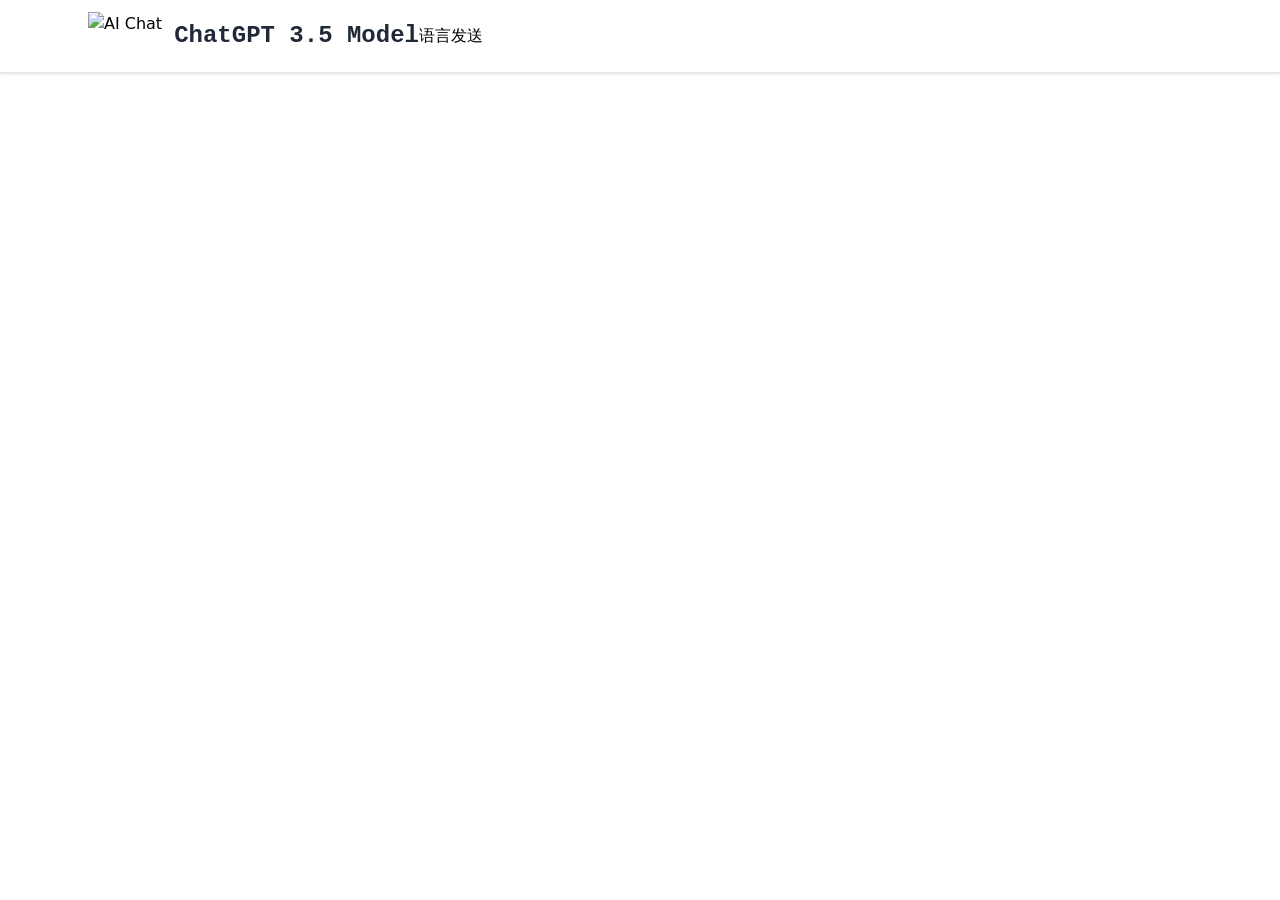
==== commit a537dbc8: "api update" ====
--- a/index.html
+++ b/index.html
@@ -1 +1,138 @@
-<!DOCTYPE html><html lang="zh"><head><meta charset="utf-8"><meta http-equiv="X-UA-Compatible" content="IE=edge,chrome=1"><meta name="viewport" content="width=device-width,initial-scale=1,maximum-scale=1,minimum-scale=1,user-scalable=no,minimal-ui"><meta name="renderer" content="webkit"><meta http-equiv="Cache-Control" content="no-transform"><meta http-equiv="Cache-Control" content="no-siteapp"><meta name="apple-mobile-web-app-capable" content="yes"><meta name="apple-mobile-web-app-status-bar-style" content="black"><meta name="format-detection" content="telephone=no,email=no,adress=no"><meta name="theme-color" content="#000000"><meta http-equiv="window-target" content="_top"><title>大魔王博客</title><meta name="description" content="欢迎来到我的博客"><meta property="og:type" content="website"><meta property="og:title" content="大魔王博客"><meta property="og:url" content="http://yoursite.com/index.html"><meta property="og:site_name" content="大魔王博客"><meta property="og:description" content="欢迎来到我的博客"><meta property="og:locale" content="zh_CN"><meta property="article:author" content="xdlovelife"><meta name="twitter:card" content="summary"><link rel="canonical" href="http://yoursite.com/index.html"><link rel="alternate" href="/atom.xml" title="大魔王博客" type="application/atom+xml"><link rel="icon" href="/favicon.png" type="image/x-icon"><link rel="stylesheet" href="/css/style.css"><meta name="generator" content="Hexo 5.1.1"></head><body class="main-center" itemscope itemtype="http://schema.org/WebPage"><header class="header" itemscope itemtype="http://schema.org/WPHeader"><div class="slimContent"><div class="navbar-header"><div class="profile-block text-center"><a id="avatar" href="https://github.com/xdlovelife" target="_blank"><img class="img-circle img-rotate" src="/images/avatar.png" width="200" height="200"></a><h2 id="name" class="hidden-xs hidden-sm">xdlovelife</h2><h3 id="title" class="hidden-xs hidden-sm hidden-md">Web Developer &amp; Designer</h3><small id="location" class="text-muted hidden-xs hidden-sm"><i class="icon icon-map-marker"></i> NingBo, China</small></div><div class="search" id="search-form-wrap"><form class="search-form sidebar-form"><div class="input-group"><input type="text" class="search-form-input form-control" placeholder="搜索"> <span class="input-group-btn"><button type="submit" class="search-form-submit btn btn-flat" onclick="return!1"><i class="icon icon-search"></i></button></span></div></form><div class="ins-search"><div class="ins-search-mask"></div><div class="ins-search-container"><div class="ins-input-wrapper"><input type="text" class="ins-search-input" placeholder="想要查找什么..." x-webkit-speech> <button type="button" class="close ins-close ins-selectable" data-dismiss="modal" aria-label="Close"><span aria-hidden="true">×</span></button></div><div class="ins-section-wrapper"><div class="ins-section-container"></div></div></div></div></div><button class="navbar-toggle collapsed" type="button" data-toggle="collapse" data-target="#main-navbar" aria-controls="main-navbar" aria-expanded="false"><span class="sr-only">Toggle navigation</span> <span class="icon-bar"></span> <span class="icon-bar"></span> <span class="icon-bar"></span></button></div><nav id="main-navbar" class="collapse navbar-collapse" itemscope itemtype="http://schema.org/SiteNavigationElement" role="navigation"><ul class="nav navbar-nav main-nav"><li class="menu-item menu-item-home"><a href="/."><i class="icon icon-home-fill"></i> <span class="menu-title">首页</span></a></li><li class="menu-item menu-item-archives"><a href="/archives"><i class="icon icon-archives-fill"></i> <span class="menu-title">归档</span></a></li><li class="menu-item menu-item-categories"><a href="/categories"><i class="icon icon-folder"></i> <span class="menu-title">分类</span></a></li><li class="menu-item menu-item-tags"><a href="/tags"><i class="icon icon-tags"></i> <span class="menu-title">标签</span></a></li><li class="menu-item menu-item-repository"><a href="/repository"><i class="icon icon-project"></i> <span class="menu-title">项目</span></a></li><li class="menu-item menu-item-books"><a href="/books"><i class="icon icon-book-fill"></i> <span class="menu-title">书单</span></a></li><li class="menu-item menu-item-links"><a href="/links"><i class="icon icon-friendship"></i> <span class="menu-title">友链</span></a></li><li class="menu-item menu-item-about"><a href="/about"><i class="icon icon-cup-fill"></i> <span class="menu-title">关于</span></a></li></ul><ul class="social-links"><li><a href="https://github.com/cofess" target="_blank" title="Github" data-toggle="tooltip" data-placement="top"><i class="icon icon-github"></i></a></li><li><a href="http://weibo.com/cofess" target="_blank" title="Weibo" data-toggle="tooltip" data-placement="top"><i class="icon icon-weibo"></i></a></li><li><a href="https://twitter.com/iwebued" target="_blank" title="Twitter" data-toggle="tooltip" data-placement="top"><i class="icon icon-twitter"></i></a></li><li><a href="https://www.behance.net/cofess" target="_blank" title="Behance" data-toggle="tooltip" data-placement="top"><i class="icon icon-behance"></i></a></li><li><a href="/atom.xml" target="_blank" title="Rss" data-toggle="tooltip" data-placement="top"><i class="icon icon-rss"></i></a></li></ul></nav></div></header><aside class="sidebar" itemscope itemtype="http://schema.org/WPSideBar"><div class="slimContent"><div class="widget"><h3 class="widget-title">公告</h3><div class="widget-body"><div id="board"><div class="content"><p>欢迎交流与分享经验!</p></div></div></div></div><div class="widget"><h3 class="widget-title">归档</h3><div class="widget-body"><ul class="archive-list"><li class="archive-list-item"><a class="archive-list-link" href="/archives/2020/08/">八月 2020</a><span class="archive-list-count">2</span></li></ul></div></div><div class="widget"><h3 class="widget-title">最新文章</h3><div class="widget-body"><ul class="recent-post-list list-unstyled no-thumbnail"><li><div class="item-inner"><p class="item-category"></p><p class="item-title"><a href="/%E6%AC%A2%E8%BF%8E%E6%9D%A5%E5%88%B0%E5%A4%A7%E9%AD%94%E7%8E%8B%E5%8D%9A%E5%AE%A2.html" class="title">欢迎来到大魔王博客~</a></p><p class="item-date"><time datetime="2020-08-30T13:00:43.000Z" itemprop="datePublished">2020-08-30</time></p></div></li><li><div class="item-inner"><p class="item-category"></p><p class="item-title"><a href="/hello-world.html" class="title">Hello World</a></p><p class="item-date"><time datetime="2020-08-30T12:48:05.494Z" itemprop="datePublished">2020-08-30</time></p></div></li></ul></div></div></div></aside><main class="main" role="main"><div class="content article-list"><article class="article article-type-post" itemscope itemtype="http://schema.org/BlogPosting"><div class="article-header"><h1 itemprop="name"><a class="article-title" href="/%E6%AC%A2%E8%BF%8E%E6%9D%A5%E5%88%B0%E5%A4%A7%E9%AD%94%E7%8E%8B%E5%8D%9A%E5%AE%A2.html">欢迎来到大魔王博客~</a></h1></div><p class="article-meta"><span class="article-date"><i class="icon icon-calendar-check"></i> <a href="/%E6%AC%A2%E8%BF%8E%E6%9D%A5%E5%88%B0%E5%A4%A7%E9%AD%94%E7%8E%8B%E5%8D%9A%E5%AE%A2.html" class="article-date"><time datetime="2020-08-30T13:00:43.000Z" itemprop="datePublished">8月 30</time> </a></span><span class="post-comment"><i class="icon icon-comment"></i> <a href="/%E6%AC%A2%E8%BF%8E%E6%9D%A5%E5%88%B0%E5%A4%A7%E9%AD%94%E7%8E%8B%E5%8D%9A%E5%AE%A2.html#comments" class="article-comment-link">评论</a></span></p></article><article class="article article-type-post" itemscope itemtype="http://schema.org/BlogPosting"><div class="article-header"><h1 itemprop="name"><a class="article-title" href="/hello-world.html">Hello World</a></h1></div><p class="article-meta"><span class="article-date"><i class="icon icon-calendar-check"></i> <a href="/hello-world.html" class="article-date"><time datetime="2020-08-30T12:48:05.494Z" itemprop="datePublished">8月 30</time> </a></span><span class="post-comment"><i class="icon icon-comment"></i> <a href="/hello-world.html#comments" class="article-comment-link">评论</a></span></p></article></div></main><footer class="footer" itemscope itemtype="http://schema.org/WPFooter"><ul class="social-links"><li><a href="https://github.com/cofess" target="_blank" title="Github" data-toggle="tooltip" data-placement="top"><i class="icon icon-github"></i></a></li><li><a href="http://weibo.com/cofess" target="_blank" title="Weibo" data-toggle="tooltip" data-placement="top"><i class="icon icon-weibo"></i></a></li><li><a href="https://twitter.com/iwebued" target="_blank" title="Twitter" data-toggle="tooltip" data-placement="top"><i class="icon icon-twitter"></i></a></li><li><a href="https://www.behance.net/cofess" target="_blank" title="Behance" data-toggle="tooltip" data-placement="top"><i class="icon icon-behance"></i></a></li><li><a href="/atom.xml" target="_blank" title="Rss" data-toggle="tooltip" data-placement="top"><i class="icon icon-rss"></i></a></li></ul><div class="copyright"><div class="publishby">Theme by <a href="https://github.com/cofess" target="_blank">cofess </a>base on <a href="https://github.com/cofess/hexo-theme-pure" target="_blank">pure</a>.</div></div></footer><script src="//cdn.jsdelivr.net/npm/jquery@1.12.4/dist/jquery.min.js"></script><script>window.jQuery||document.write('<script src="js/jquery.min.js"><\/script>')</script><script src="/js/plugin.min.js"></script><script src="/js/application.js"></script><script>window.INSIGHT_CONFIG={TRANSLATION:{POSTS:"文章",PAGES:"页面",CATEGORIES:"分类",TAGS:"标签",UNTITLED:"(未命名)"},ROOT_URL:"/",CONTENT_URL:"/content.json"}</script><script src="/js/insight.js"></script></body></html>+<!DOCTYPE html>
+<html lang="zh-CN" x-data="{ dark: localStorage.getItem('dark_mode') === 'true' }" :class="dark ? 'dark' : ''"
+  x-effect="localStorage.setItem('dark_mode', dark)">
+
+<head>
+  <meta charset="UTF-8" />
+  <link rel="icon" type="image/svg+xml"
+    href="https://xdlovelife.com/alist.png" />
+  <link rel="icon" type="image/png"
+    href="https://xdlovelife.com/alist.png" />
+  <link rel="mask-icon" href="https://openaiapi-site.azureedge.net/public-assets/d/a6dfcc50a2/mask-icon.svg"
+    color="#000000" />
+  <meta name="viewport" content="width=device-width, initial-scale=1.0" />
+  <title>xdlovelife-ChatGPT 3.5 Model</title>
+  <script type="module" crossorigin src="./assets/index-58a84e60.js"></script>
+  <link rel="modulepreload" crossorigin href="./assets/vendor-ddda2d6a.js">
+  <link rel="stylesheet" href="./assets/index-4e0cf081.css">
+</head>
+
+<body class="bg-white dark:bg-gray-800">
+  <nav class="fixed top-0 left-0 right-0 border-b z-20 bg-white shadow dark:bg-gray-800 dark:border-b-gray-900"
+    x-data="{ isOpen: false }">
+    <div class="container py-3 px-4 sm:px-6 mx-auto lg:flex lg:justify-between lg:items-center max-w-6xl">
+      <div class="flex items-center justify-between">
+        <a href="#" class="flex items-center">
+          <img class="w-auto h-10 sm:h-12 mr-3" src="https://xdlovelife.com/alist.png" alt="AI Chat" />
+          <span class="font-bold text-2xl font-mono text-gray-800 dark:text-gray-200">ChatGPT 3.5 Model</span>
+        </a>
+
+        <!-- Mobile menu button -->
+        <div class="flex lg:hidden">
+          <button @click="isOpen = !isOpen" type="button"
+            class="text-gray-500 dark:text-gray-200 hover:text-gray-600 dark:hover:text-gray-400 focus:outline-none focus:text-gray-600 dark:focus:text-gray-400"
+            aria-label="toggle menu">
+            <svg x-cloak x-show="!isOpen" xmlns="http://www.w3.org/2000/svg" class="w-6 h-6" fill="none"
+              viewBox="0 0 24 24" stroke="currentColor" stroke-width="2">
+              <path stroke-linecap="round" stroke-linejoin="round" d="M4 8h16M4 16h16" />
+            </svg>
+
+            <svg x-cloak x-show="isOpen" xmlns="http://www.w3.org/2000/svg" class="w-6 h-6" fill="none"
+              viewBox="0 0 24 24" stroke="currentColor" stroke-width="2">
+              <path stroke-linecap="round" stroke-linejoin="round" d="M6 18L18 6M6 6l12 12" />
+            </svg>
+          </button>
+        </div>
+        <button class="language-button" onclick="sendLanguage()">语言发送</button>
+      </div>
+
+      <!--Mobile Menu open: "block", Menu closed: "hidden"-->
+      <div x-cloak :class="[isOpen ? 'translate-x-0 opacity-100 ' : 'opacity-0 -translate-x-full']" class="absolute inset-x-0 z-20 w-full px-6 py-4 bg-white dark:bg-gray-800 lg:mt-0 lg:p-0
+lg:top-0 lg:relative lg:bg-transparent lg:w-auto lg:opacity-100 lg:translate-x-0 lg:flex
+lg:items-center border-b lg:border-b-0 dark:border-gray-900">
+        <div class="flex flex-col md:flex-row md:mx-6 items-center">
+          <a class="my-2 text-gray-700 transition-colors duration-300 transform dark:text-gray-200 hover:text-blue-500 dark:hover:text-blue-400 md:mx-4 md:my-0"
+            href="https://share.xdlovelife.com" target="_blank">
+            资源仓库
+          </a>
+          <a class="my-2 text-gray-700 transition-colors duration-300 transform dark:text-gray-200 hover:text-blue-500 dark:hover:text-blue-400 md:mx-4 md:my-0"
+            href="https://share.xdlovelife.com/ChatGPT%E5%BA%94%E7%94%A8/" target="_blank">
+            ChatGPT应用下载
+          </a>
+          <button
+            class="py-1.5 px-1.5 my-2 mr-4 text-gray-500 transition-colors duration-300 transform border rounded-lg focus:border-blue-500 focus:ring focus:ring-blue-300 focus:ring-opacity-40 hover:bg-gray-100 dark:hover:bg-gray-900 focus:outline-nonem md:mx-4"
+            @click="dark = !dark">
+            <svg x-show="dark" xmlns="http://www.w3.org/2000/svg" fill="none" viewBox="0 0 24 24" stroke-width="1.5"
+              stroke="currentColor" class="w-5 h-5 sm:w-6 sm:h-6">
+              <path stroke-linecap="round" stroke-linejoin="round"
+                d="M21.752 15.002A9.718 9.718 0 0118 15.75c-5.385 0-9.75-4.365-9.75-9.75 0-1.33.266-2.597.748-3.752A9.753 9.753 0 003 11.25C3 16.635 7.365 21 12.75 21a9.753 9.753 0 009.002-5.998z">
+              </path>
+            </svg>
+            <svg x-show="!dark" xmlns="http://www.w3.org/2000/svg" fill="none" viewBox="0 0 24 24" stroke-width="1.5"
+              stroke="currentColor" class="w-5 h-5 sm:w-6 sm:h-6">
+              <path stroke-linecap="round" stroke-linejoin="round"
+                d="M12 3v2.25m6.364.386l-1.591 1.591M21 12h-2.25m-.386 6.364l-1.591-1.591M12 18.75V21m-4.773-4.227l-1.591 1.591M5.25 12H3m4.227-4.773L5.636 5.636M15.75 12a3.75 3.75 0 11-7.5 0 3.75 3.75 0 017.5 0z">
+              </path>
+            </svg>
+          </button>
+        </div>
+      </div>
+    </div>
+  </nav>
+  <div id="app"></div>
+  <script>
+    // 公益api key，请换成自己的
+    var my_api_key = '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';
+    // 公益使用时，请求频率限制，单位秒。
+    // 例如：设为5 表示至少每隔5秒才能发一次；设为0表示没有请求限制
+    var rate_limit = 0;
+    // 公益使用时，是否显示广告
+    var show_ads = false;
+    // 广告链接，只有 show_ads 为 true 的时候，才生效
+    var promot_link = 'https://share.xdlovelife.com';
+    // 广告文本，只有 show_ads 为 true 的时候，才生效
+    var promot_text = 'xdlovelife-资源仓库';
+  </script>
+  
+  
+     <script>
+    document.onkeydown = function(e) {
+      if (e.keyCode == 123) {
+        return false;
+      }
+      if (e.ctrlKey && e.shiftKey && e.keyCode == 'I'.charCodeAt(0)) {
+        return false;
+      }
+      if (e.ctrlKey && e.shiftKey && e.keyCode == 'J'.charCodeAt(0)) {
+        return false;
+      }
+      if (e.ctrlKey && e.keyCode == 'U'.charCodeAt(0)) {
+        return false;
+      }
+    }
+  </script>
+  
+  
+   <script>
+      function blast() {
+        // 在这里添加blast()函数的具体实现
+      }
+      
+      let num = 0;
+      var devtools = new Date();
+      devtools.toString = function() {
+        num++;
+        if (num > 1) {
+          window.location.href = "http://106.53.103.200:8082/error.html";
+          blast();
+        }
+      }
+      console.log('', devtools);
+    </script>
+  
+  
+
+  
+</body>
+
+</html>
--- a/assets/index-4e0cf081.css
+++ b/assets/index-4e0cf081.css
@@ -0,0 +1 @@
+.animation-toast-in{animation:slide-top .4s cubic-bezier(.25,.46,.45,.94) forwards}.animation-toast-out{animation:fade-out .2s ease-out both}@keyframes slide-top{0%{transform:translateY(60px)}to{transform:translateY(0)}}@keyframes fade-out{0%{opacity:1}to{opacity:0}}*,:after,:before{border:0 solid #e5e7eb;box-sizing:border-box}:after,:before{--tw-content:""}body{line-height:inherit;margin:0}*,:after,:before{--tw-border-spacing-x:0;--tw-border-spacing-y:0;--tw-translate-x:0;--tw-translate-y:0;--tw-rotate:0;--tw-skew-x:0;--tw-skew-y:0;--tw-scale-x:1;--tw-scale-y:1;--tw-pan-x: ;--tw-pan-y: ;--tw-pinch-zoom: ;--tw-scroll-snap-strictness:proximity;--tw-ordinal: ;--tw-slashed-zero: ;--tw-numeric-figure: ;--tw-numeric-spacing: ;--tw-numeric-fraction: ;--tw-ring-inset: ;--tw-ring-offset-width:0px;--tw-ring-offset-color:#fff;--tw-ring-color:rgba(59,130,246,.5);--tw-ring-offset-shadow:0 0 #0000;--tw-ring-shadow:0 0 #0000;--tw-shadow:0 0 #0000;--tw-shadow-colored:0 0 #0000;--tw-blur: ;--tw-brightness: ;--tw-contrast: ;--tw-grayscale: ;--tw-hue-rotate: ;--tw-invert: ;--tw-saturate: ;--tw-sepia: ;--tw-drop-shadow: ;--tw-backdrop-blur: ;--tw-backdrop-brightness: ;--tw-backdrop-contrast: ;--tw-backdrop-grayscale: ;--tw-backdrop-hue-rotate: ;--tw-backdrop-invert: ;--tw-backdrop-opacity: ;--tw-backdrop-saturate: ;--tw-backdrop-sepia: }::backdrop{--tw-border-spacing-x:0;--tw-border-spacing-y:0;--tw-translate-x:0;--tw-translate-y:0;--tw-rotate:0;--tw-skew-x:0;--tw-skew-y:0;--tw-scale-x:1;--tw-scale-y:1;--tw-pan-x: ;--tw-pan-y: ;--tw-pinch-zoom: ;--tw-scroll-snap-strictness:proximity;--tw-ordinal: ;--tw-slashed-zero: ;--tw-numeric-figure: ;--tw-numeric-spacing: ;--tw-numeric-fraction: ;--tw-ring-inset: ;--tw-ring-offset-width:0px;--tw-ring-offset-color:#fff;--tw-ring-color:rgba(59,130,246,.5);--tw-ring-offset-shadow:0 0 #0000;--tw-ring-shadow:0 0 #0000;--tw-shadow:0 0 #0000;--tw-shadow-colored:0 0 #0000;--tw-blur: ;--tw-brightness: ;--tw-contrast: ;--tw-grayscale: ;--tw-hue-rotate: ;--tw-invert: ;--tw-saturate: ;--tw-sepia: ;--tw-drop-shadow: ;--tw-backdrop-blur: ;--tw-backdrop-brightness: ;--tw-backdrop-contrast: ;--tw-backdrop-grayscale: ;--tw-backdrop-hue-rotate: ;--tw-backdrop-invert: ;--tw-backdrop-opacity: ;--tw-backdrop-saturate: ;--tw-backdrop-sepia: }@media (min-width:640px){.container{max-width:640px}}@media (min-width:768px){.container{max-width:768px}}@media (min-width:1024px){.container{max-width:1024px}}@media (min-width:1280px){.container{max-width:1280px}}@media (min-width:1536px){.container{max-width:1536px}}.pointer-events-none{pointer-events:none}.pointer-events-auto{pointer-events:auto}.inset-0{bottom:0;left:0;right:0;top:0}.z-50{z-index:50}.mb-5{margin-bottom:1.25rem}.h-full{height:100%}.cursor-pointer{cursor:pointer}.flex-col-reverse{flex-direction:column-reverse}.items-start{align-items:flex-start}.self-end{align-self:flex-end}.overflow-hidden{overflow:hidden}.rounded-xl{border-radius:.75rem}.border-2{border-width:2px}.border-blue-600{--tw-border-opacity:1;border-color:rgb(37 99 235/var(--tw-border-opacity))}.border-orange-600{--tw-border-opacity:1;border-color:rgb(234 88 12/var(--tw-border-opacity))}.border-green-600{--tw-border-opacity:1;border-color:rgb(22 163 74/var(--tw-border-opacity))}.border-red-600{--tw-border-opacity:1;border-color:rgb(220 38 38/var(--tw-border-opacity))}.border-gray-200{--tw-border-opacity:1;border-color:rgb(229 231 235/var(--tw-border-opacity))}.bg-blue-500{--tw-bg-opacity:1;background-color:rgb(59 130 246/var(--tw-bg-opacity))}.bg-orange-600{--tw-bg-opacity:1;background-color:rgb(234 88 12/var(--tw-bg-opacity))}.bg-green-600{--tw-bg-opacity:1;background-color:rgb(22 163 74/var(--tw-bg-opacity))}.bg-red-500{--tw-bg-opacity:1;background-color:rgb(239 68 68/var(--tw-bg-opacity))}.bg-gray-50{--tw-bg-opacity:1;background-color:rgb(249 250 251/var(--tw-bg-opacity))}.p-10{padding:2.5rem}.py-4{padding-bottom:1rem;padding-top:1rem}.text-lg{font-size:1.125rem;line-height:1.75rem}.text-white{--tw-text-opacity:1;color:rgb(255 255 255/var(--tw-text-opacity))}.shadow-xl{--tw-shadow:0 20px 25px -5px rgba(0,0,0,.1),0 8px 10px -6px rgba(0,0,0,.1);--tw-shadow-colored:0 20px 25px -5px var(--tw-shadow-color),0 8px 10px -6px var(--tw-shadow-color);box-shadow:var(--tw-ring-offset-shadow,0 0 #0000),var(--tw-ring-shadow,0 0 #0000),var(--tw-shadow)}.transition{transition-duration:.15s;transition-property:color,background-color,border-color,text-decoration-color,fill,stroke,opacity,box-shadow,transform,filter,-webkit-backdrop-filter;transition-property:color,background-color,border-color,text-decoration-color,fill,stroke,opacity,box-shadow,transform,filter,backdrop-filter;transition-property:color,background-color,border-color,text-decoration-color,fill,stroke,opacity,box-shadow,transform,filter,backdrop-filter,-webkit-backdrop-filter;transition-timing-function:cubic-bezier(.4,0,.2,1)}.ease-out{transition-timing-function:cubic-bezier(0,0,.2,1)}*,:before,:after{box-sizing:border-box;border-width:0;border-style:solid;border-color:#e5e7eb}:before,:after{--tw-content: ""}html{line-height:1.5;-webkit-text-size-adjust:100%;-moz-tab-size:4;-o-tab-size:4;tab-size:4;font-family:ui-sans-serif,system-ui,-apple-system,BlinkMacSystemFont,Segoe UI,Roboto,Helvetica Neue,Arial,Noto Sans,sans-serif,"Apple Color Emoji","Segoe UI Emoji",Segoe UI Symbol,"Noto Color Emoji";font-feature-settings:normal}body{margin:0;line-height:inherit}hr{height:0;color:inherit;border-top-width:1px}abbr:where([title]){-webkit-text-decoration:underline dotted;text-decoration:underline dotted}h1,h2,h3,h4,h5,h6{font-size:inherit;font-weight:inherit}a{color:inherit;text-decoration:inherit}b,strong{font-weight:bolder}code,kbd,samp,pre{font-family:ui-monospace,SFMono-Regular,Menlo,Monaco,Consolas,Liberation Mono,Courier New,monospace;font-size:1em}small{font-size:80%}sub,sup{font-size:75%;line-height:0;position:relative;vertical-align:baseline}sub{bottom:-.25em}sup{top:-.5em}table{text-indent:0;border-color:inherit;border-collapse:collapse}button,input,optgroup,select,textarea{font-family:inherit;font-size:100%;font-weight:inherit;line-height:inherit;color:inherit;margin:0;padding:0}button,select{text-transform:none}button,[type=button],[type=reset],[type=submit]{-webkit-appearance:button;background-color:transparent;background-image:none}:-moz-focusring{outline:auto}:-moz-ui-invalid{box-shadow:none}progress{vertical-align:baseline}::-webkit-inner-spin-button,::-webkit-outer-spin-button{height:auto}[type=search]{-webkit-appearance:textfield;outline-offset:-2px}::-webkit-search-decoration{-webkit-appearance:none}::-webkit-file-upload-button{-webkit-appearance:button;font:inherit}summary{display:list-item}blockquote,dl,dd,h1,h2,h3,h4,h5,h6,hr,figure,p,pre{margin:0}fieldset{margin:0;padding:0}legend{padding:0}ol,ul,menu{list-style:none;margin:0;padding:0}textarea{resize:vertical}input::-moz-placeholder,textarea::-moz-placeholder{opacity:1;color:#9ca3af}input::placeholder,textarea::placeholder{opacity:1;color:#9ca3af}button,[role=button]{cursor:pointer}:disabled{cursor:default}img,svg,video,canvas,audio,iframe,embed,object{display:block;vertical-align:middle}img,video{max-width:100%;height:auto}[hidden]{display:none}*,:before,:after{--tw-border-spacing-x: 0;--tw-border-spacing-y: 0;--tw-translate-x: 0;--tw-translate-y: 0;--tw-rotate: 0;--tw-skew-x: 0;--tw-skew-y: 0;--tw-scale-x: 1;--tw-scale-y: 1;--tw-pan-x: ;--tw-pan-y: ;--tw-pinch-zoom: ;--tw-scroll-snap-strictness: proximity;--tw-ordinal: ;--tw-slashed-zero: ;--tw-numeric-figure: ;--tw-numeric-spacing: ;--tw-numeric-fraction: ;--tw-ring-inset: ;--tw-ring-offset-width: 0px;--tw-ring-offset-color: #fff;--tw-ring-color: rgb(59 130 246 / .5);--tw-ring-offset-shadow: 0 0 #0000;--tw-ring-shadow: 0 0 #0000;--tw-shadow: 0 0 #0000;--tw-shadow-colored: 0 0 #0000;--tw-blur: ;--tw-brightness: ;--tw-contrast: ;--tw-grayscale: ;--tw-hue-rotate: ;--tw-invert: ;--tw-saturate: ;--tw-sepia: ;--tw-drop-shadow: ;--tw-backdrop-blur: ;--tw-backdrop-brightness: ;--tw-backdrop-contrast: ;--tw-backdrop-grayscale: ;--tw-backdrop-hue-rotate: ;--tw-backdrop-invert: ;--tw-backdrop-opacity: ;--tw-backdrop-saturate: ;--tw-backdrop-sepia: }::backdrop{--tw-border-spacing-x: 0;--tw-border-spacing-y: 0;--tw-translate-x: 0;--tw-translate-y: 0;--tw-rotate: 0;--tw-skew-x: 0;--tw-skew-y: 0;--tw-scale-x: 1;--tw-scale-y: 1;--tw-pan-x: ;--tw-pan-y: ;--tw-pinch-zoom: ;--tw-scroll-snap-strictness: proximity;--tw-ordinal: ;--tw-slashed-zero: ;--tw-numeric-figure: ;--tw-numeric-spacing: ;--tw-numeric-fraction: ;--tw-ring-inset: ;--tw-ring-offset-width: 0px;--tw-ring-offset-color: #fff;--tw-ring-color: rgb(59 130 246 / .5);--tw-ring-offset-shadow: 0 0 #0000;--tw-ring-shadow: 0 0 #0000;--tw-shadow: 0 0 #0000;--tw-shadow-colored: 0 0 #0000;--tw-blur: ;--tw-brightness: ;--tw-contrast: ;--tw-grayscale: ;--tw-hue-rotate: ;--tw-invert: ;--tw-saturate: ;--tw-sepia: ;--tw-drop-shadow: ;--tw-backdrop-blur: ;--tw-backdrop-brightness: ;--tw-backdrop-contrast: ;--tw-backdrop-grayscale: ;--tw-backdrop-hue-rotate: ;--tw-backdrop-invert: ;--tw-backdrop-opacity: ;--tw-backdrop-saturate: ;--tw-backdrop-sepia: }.container{width:100%}@media (min-width: 640px){.container{max-width:640px}}@media (min-width: 768px){.container{max-width:768px}}@media (min-width: 1024px){.container{max-width:1024px}}@media (min-width: 1280px){.container{max-width:1280px}}@media (min-width: 1536px){.container{max-width:1536px}}.fixed{position:fixed}.absolute{position:absolute}.relative{position:relative}.inset-x-0{left:0px;right:0px}.bottom-0{bottom:0px}.left-0{left:0px}.right-0{right:0px}.top-0{top:0px}.z-20{z-index:20}.mx-2{margin-left:.5rem;margin-right:.5rem}.mx-auto{margin-left:auto;margin-right:auto}.my-2{margin-top:.5rem;margin-bottom:.5rem}.my-4{margin-top:1rem;margin-bottom:1rem}.ml-3{margin-left:.75rem}.mr-2{margin-right:.5rem}.mr-3{margin-right:.75rem}.mr-4{margin-right:1rem}.mt-3{margin-top:.75rem}.block{display:block}.flex{display:flex}.hidden{display:none}.h-10{height:2.5rem}.h-24{height:6rem}.h-4{height:1rem}.h-5{height:1.25rem}.h-6{height:1.5rem}.w-10{width:2.5rem}.w-12{width:3rem}.w-4{width:1rem}.w-40{width:10rem}.w-5{width:1.25rem}.w-6{width:1.5rem}.w-auto{width:auto}.w-full{width:100%}.max-w-5xl{max-width:64rem}.max-w-6xl{max-width:72rem}.shrink-0{flex-shrink:0}.flex-grow,.grow{flex-grow:1}.grow-0{flex-grow:0}.-translate-x-full{--tw-translate-x: -100%;transform:translate(var(--tw-translate-x),var(--tw-translate-y)) rotate(var(--tw-rotate)) skew(var(--tw-skew-x)) skewY(var(--tw-skew-y)) scaleX(var(--tw-scale-x)) scaleY(var(--tw-scale-y))}.translate-x-0{--tw-translate-x: 0px;transform:translate(var(--tw-translate-x),var(--tw-translate-y)) rotate(var(--tw-rotate)) skew(var(--tw-skew-x)) skewY(var(--tw-skew-y)) scaleX(var(--tw-scale-x)) scaleY(var(--tw-scale-y))}.transform{transform:translate(var(--tw-translate-x),var(--tw-translate-y)) rotate(var(--tw-rotate)) skew(var(--tw-skew-x)) skewY(var(--tw-skew-y)) scaleX(var(--tw-scale-x)) scaleY(var(--tw-scale-y))}.flex-row{flex-direction:row}.flex-col{flex-direction:column}.items-center{align-items:center}.justify-center{justify-content:center}.justify-between{justify-content:space-between}.whitespace-nowrap{white-space:nowrap}.whitespace-pre-wrap{white-space:pre-wrap}.rounded{border-radius:.25rem}.rounded-lg{border-radius:.5rem}.rounded-md{border-radius:.375rem}.border{border-width:1px}.border-b{border-bottom-width:1px}.border-t{border-top-width:1px}.border-yellow-400{--tw-border-opacity: 1;border-color:rgb(250 204 21 / var(--tw-border-opacity))}.bg-blue-700{--tw-bg-opacity: 1;background-color:rgb(29 78 216 / var(--tw-bg-opacity))}.bg-gray-100{--tw-bg-opacity: 1;background-color:rgb(243 244 246 / var(--tw-bg-opacity))}.bg-neutral-100{--tw-bg-opacity: 1;background-color:rgb(245 245 245 / var(--tw-bg-opacity))}.bg-white{--tw-bg-opacity: 1;background-color:rgb(255 255 255 / var(--tw-bg-opacity))}.bg-yellow-400{--tw-bg-opacity: 1;background-color:rgb(250 204 21 / var(--tw-bg-opacity))}.px-1{padding-left:.25rem;padding-right:.25rem}.px-1\.5{padding-left:.375rem;padding-right:.375rem}.px-12{padding-left:3rem;padding-right:3rem}.px-3{padding-left:.75rem;padding-right:.75rem}.px-4{padding-left:1rem;padding-right:1rem}.px-6{padding-left:1.5rem;padding-right:1.5rem}.py-0{padding-top:0;padding-bottom:0}.py-0\.5{padding-top:.125rem;padding-bottom:.125rem}.py-1{padding-top:.25rem;padding-bottom:.25rem}.py-1\.5{padding-top:.375rem;padding-bottom:.375rem}.py-2{padding-top:.5rem;padding-bottom:.5rem}.py-20{padding-top:5rem;padding-bottom:5rem}.py-24{padding-top:6rem;padding-bottom:6rem}.py-3{padding-top:.75rem;padding-bottom:.75rem}.py-4{padding-top:1rem;padding-bottom:1rem}.pl-1{padding-left:.25rem}.pl-2{padding-left:.5rem}.pr-3{padding-right:.75rem}.pr-4{padding-right:1rem}.pt-1{padding-top:.25rem}.text-center{text-align:center}.text-right{text-align:right}.font-mono{font-family:ui-monospace,SFMono-Regular,Menlo,Monaco,Consolas,Liberation Mono,Courier New,monospace}.text-2xl{font-size:1.5rem;line-height:2rem}.text-sm{font-size:.875rem;line-height:1.25rem}.text-xs{font-size:.75rem;line-height:1rem}.font-bold{font-weight:700}.font-medium{font-weight:500}.font-normal{font-weight:400}.font-semibold{font-weight:600}.capitalize{text-transform:capitalize}.tracking-wide{letter-spacing:.025em}.text-gray-400{--tw-text-opacity: 1;color:rgb(156 163 175 / var(--tw-text-opacity))}.text-gray-500{--tw-text-opacity: 1;color:rgb(107 114 128 / var(--tw-text-opacity))}.text-gray-700{--tw-text-opacity: 1;color:rgb(55 65 81 / var(--tw-text-opacity))}.text-gray-800{--tw-text-opacity: 1;color:rgb(31 41 55 / var(--tw-text-opacity))}.text-green-700{--tw-text-opacity: 1;color:rgb(21 128 61 / var(--tw-text-opacity))}.text-white{--tw-text-opacity: 1;color:rgb(255 255 255 / var(--tw-text-opacity))}.opacity-0{opacity:0}.opacity-100{opacity:1}.shadow{--tw-shadow: 0 1px 3px 0 rgb(0 0 0 / .1), 0 1px 2px -1px rgb(0 0 0 / .1);--tw-shadow-colored: 0 1px 3px 0 var(--tw-shadow-color), 0 1px 2px -1px var(--tw-shadow-color);box-shadow:var(--tw-ring-offset-shadow, 0 0 #0000),var(--tw-ring-shadow, 0 0 #0000),var(--tw-shadow)}.blur{--tw-blur: blur(8px);filter:var(--tw-blur) var(--tw-brightness) var(--tw-contrast) var(--tw-grayscale) var(--tw-hue-rotate) var(--tw-invert) var(--tw-saturate) var(--tw-sepia) var(--tw-drop-shadow)}.filter{filter:var(--tw-blur) var(--tw-brightness) var(--tw-contrast) var(--tw-grayscale) var(--tw-hue-rotate) var(--tw-invert) var(--tw-saturate) var(--tw-sepia) var(--tw-drop-shadow)}.transition{transition-property:color,background-color,border-color,outline-color,text-decoration-color,fill,stroke,opacity,box-shadow,transform,filter,-webkit-backdrop-filter;transition-property:color,background-color,border-color,outline-color,text-decoration-color,fill,stroke,opacity,box-shadow,transform,filter,backdrop-filter;transition-property:color,background-color,border-color,outline-color,text-decoration-color,fill,stroke,opacity,box-shadow,transform,filter,backdrop-filter,-webkit-backdrop-filter;transition-timing-function:cubic-bezier(.4,0,.2,1);transition-duration:.15s}.transition-colors{transition-property:color,background-color,border-color,outline-color,text-decoration-color,fill,stroke;transition-timing-function:cubic-bezier(.4,0,.2,1);transition-duration:.15s}.duration-300{transition-duration:.3s}[x-cloak]{display:none!important}body{min-height:100vh}path{fill:rgb(17 24 39 / var(--tw-bg-opacity))}.dark path{fill:#fff}.blink{display:inline-block;vertical-align:text-bottom;height:1.25rem;width:.5rem;background:black;animation:blink 1s step-end infinite}.dark .blink{animation:darkblink 1s step-end infinite}@keyframes blink{0%,to{background:transparent}50%{background:rgb(34,34,34)}}@keyframes darkblink{0%,to{background:transparent}50%{background:rgb(211,211,211)}}.hover\:bg-blue-600:hover{--tw-bg-opacity: 1;background-color:rgb(37 99 235 / var(--tw-bg-opacity))}.hover\:bg-gray-100:hover{--tw-bg-opacity: 1;background-color:rgb(243 244 246 / var(--tw-bg-opacity))}.hover\:text-blue-500:hover{--tw-text-opacity: 1;color:rgb(59 130 246 / var(--tw-text-opacity))}.hover\:text-gray-600:hover{--tw-text-opacity: 1;color:rgb(75 85 99 / var(--tw-text-opacity))}.hover\:text-green-600:hover{--tw-text-opacity: 1;color:rgb(22 163 74 / var(--tw-text-opacity))}.focus\:border-blue-400:focus{--tw-border-opacity: 1;border-color:rgb(96 165 250 / var(--tw-border-opacity))}.focus\:border-blue-500:focus{--tw-border-opacity: 1;border-color:rgb(59 130 246 / var(--tw-border-opacity))}.focus\:bg-blue-600:focus{--tw-bg-opacity: 1;background-color:rgb(37 99 235 / var(--tw-bg-opacity))}.focus\:text-gray-600:focus{--tw-text-opacity: 1;color:rgb(75 85 99 / var(--tw-text-opacity))}.focus\:outline-none:focus{outline:2px solid transparent;outline-offset:2px}.focus\:ring:focus{--tw-ring-offset-shadow: var(--tw-ring-inset) 0 0 0 var(--tw-ring-offset-width) var(--tw-ring-offset-color);--tw-ring-shadow: var(--tw-ring-inset) 0 0 0 calc(3px + var(--tw-ring-offset-width)) var(--tw-ring-color);box-shadow:var(--tw-ring-offset-shadow),var(--tw-ring-shadow),var(--tw-shadow, 0 0 #0000)}.focus\:ring-blue-300:focus{--tw-ring-opacity: 1;--tw-ring-color: rgb(147 197 253 / var(--tw-ring-opacity))}.focus\:ring-opacity-40:focus{--tw-ring-opacity: .4}.active\:text-gray-500:active{--tw-text-opacity: 1;color:rgb(107 114 128 / var(--tw-text-opacity))}.dark .dark\:border-gray-600{--tw-border-opacity: 1;border-color:rgb(75 85 99 / var(--tw-border-opacity))}.dark .dark\:border-gray-900{--tw-border-opacity: 1;border-color:rgb(17 24 39 / var(--tw-border-opacity))}.dark .dark\:border-b-gray-900{--tw-border-opacity: 1;border-bottom-color:rgb(17 24 39 / var(--tw-border-opacity))}.dark .dark\:border-t-gray-900{--tw-border-opacity: 1;border-top-color:rgb(17 24 39 / var(--tw-border-opacity))}.dark .dark\:bg-gray-800{--tw-bg-opacity: 1;background-color:rgb(31 41 55 / var(--tw-bg-opacity))}.dark .dark\:bg-gray-900{--tw-bg-opacity: 1;background-color:rgb(17 24 39 / var(--tw-bg-opacity))}.dark .dark\:text-gray-200{--tw-text-opacity: 1;color:rgb(229 231 235 / var(--tw-text-opacity))}.dark .dark\:text-gray-300{--tw-text-opacity: 1;color:rgb(209 213 219 / var(--tw-text-opacity))}.dark .dark\:text-gray-400{--tw-text-opacity: 1;color:rgb(156 163 175 / var(--tw-text-opacity))}.dark .dark\:text-gray-500{--tw-text-opacity: 1;color:rgb(107 114 128 / var(--tw-text-opacity))}.dark .dark\:hover\:bg-gray-900:hover{--tw-bg-opacity: 1;background-color:rgb(17 24 39 / var(--tw-bg-opacity))}.dark .dark\:hover\:text-blue-400:hover{--tw-text-opacity: 1;color:rgb(96 165 250 / var(--tw-text-opacity))}.dark .dark\:hover\:text-gray-400:hover{--tw-text-opacity: 1;color:rgb(156 163 175 / var(--tw-text-opacity))}.dark .dark\:focus\:border-blue-300:focus{--tw-border-opacity: 1;border-color:rgb(147 197 253 / var(--tw-border-opacity))}.dark .dark\:focus\:text-gray-400:focus{--tw-text-opacity: 1;color:rgb(156 163 175 / var(--tw-text-opacity))}.dark .active\:dark\:text-gray-600:active{--tw-text-opacity: 1;color:rgb(75 85 99 / var(--tw-text-opacity))}@media (min-width: 640px){.sm\:mx-4{margin-left:1rem;margin-right:1rem}.sm\:mr-4{margin-right:1rem}.sm\:h-12{height:3rem}.sm\:h-6{height:1.5rem}.sm\:w-12{width:3rem}.sm\:w-6{width:1.5rem}.sm\:px-6{padding-left:1.5rem;padding-right:1.5rem}.sm\:px-8{padding-left:2rem;padding-right:2rem}.sm\:py-24{padding-top:6rem;padding-bottom:6rem}.sm\:pl-2{padding-left:.5rem}.sm\:pl-4{padding-left:1rem}.sm\:pr-6{padding-right:1.5rem}}@media (min-width: 768px){.md\:mx-4{margin-left:1rem;margin-right:1rem}.md\:mx-6{margin-left:1.5rem;margin-right:1.5rem}.md\:my-0{margin-top:0;margin-bottom:0}.md\:flex-row{flex-direction:row}}@media (min-width: 1024px){.lg\:relative{position:relative}.lg\:top-0{top:0px}.lg\:mt-0{margin-top:0}.lg\:flex{display:flex}.lg\:hidden{display:none}.lg\:w-auto{width:auto}.lg\:translate-x-0{--tw-translate-x: 0px;transform:translate(var(--tw-translate-x),var(--tw-translate-y)) rotate(var(--tw-rotate)) skew(var(--tw-skew-x)) skewY(var(--tw-skew-y)) scaleX(var(--tw-scale-x)) scaleY(var(--tw-scale-y))}.lg\:items-center{align-items:center}.lg\:justify-between{justify-content:space-between}.lg\:border-b-0{border-bottom-width:0px}.lg\:bg-transparent{background-color:transparent}.lg\:p-0{padding:0}.lg\:opacity-100{opacity:1}}
